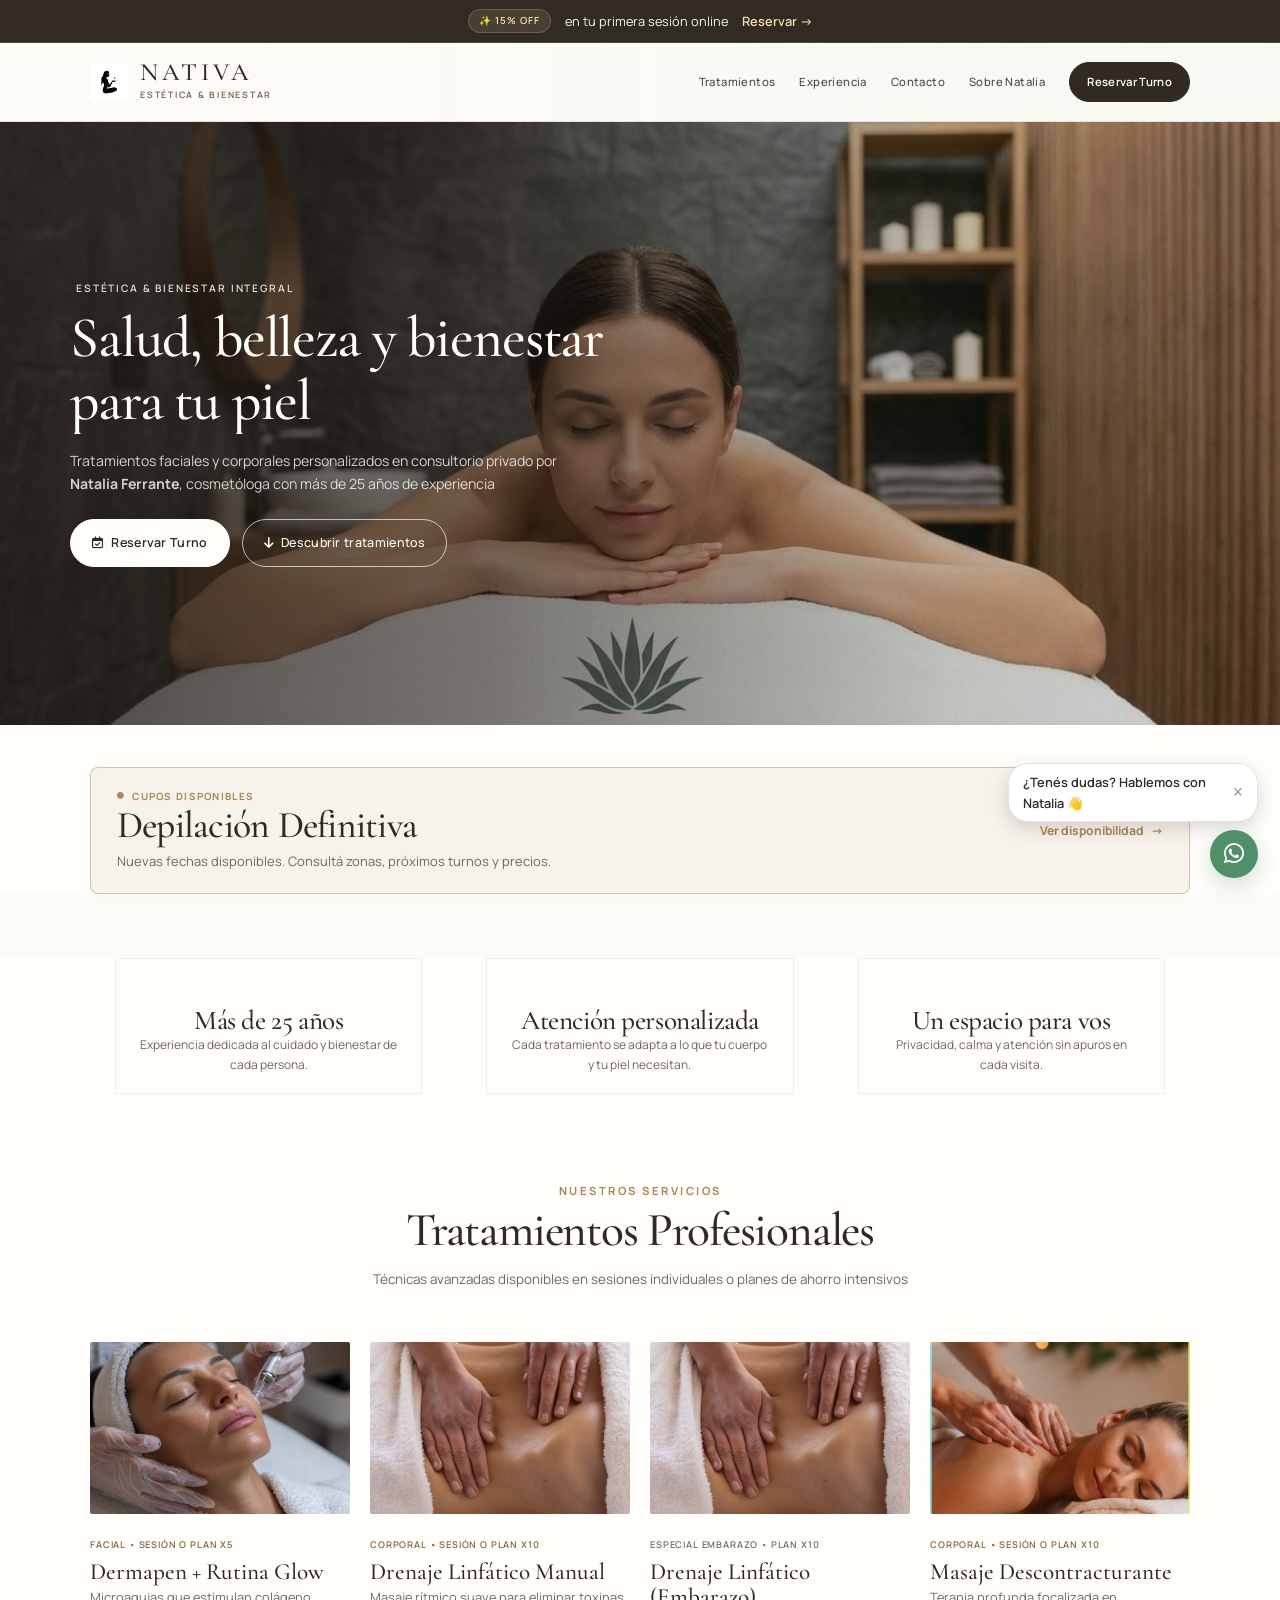
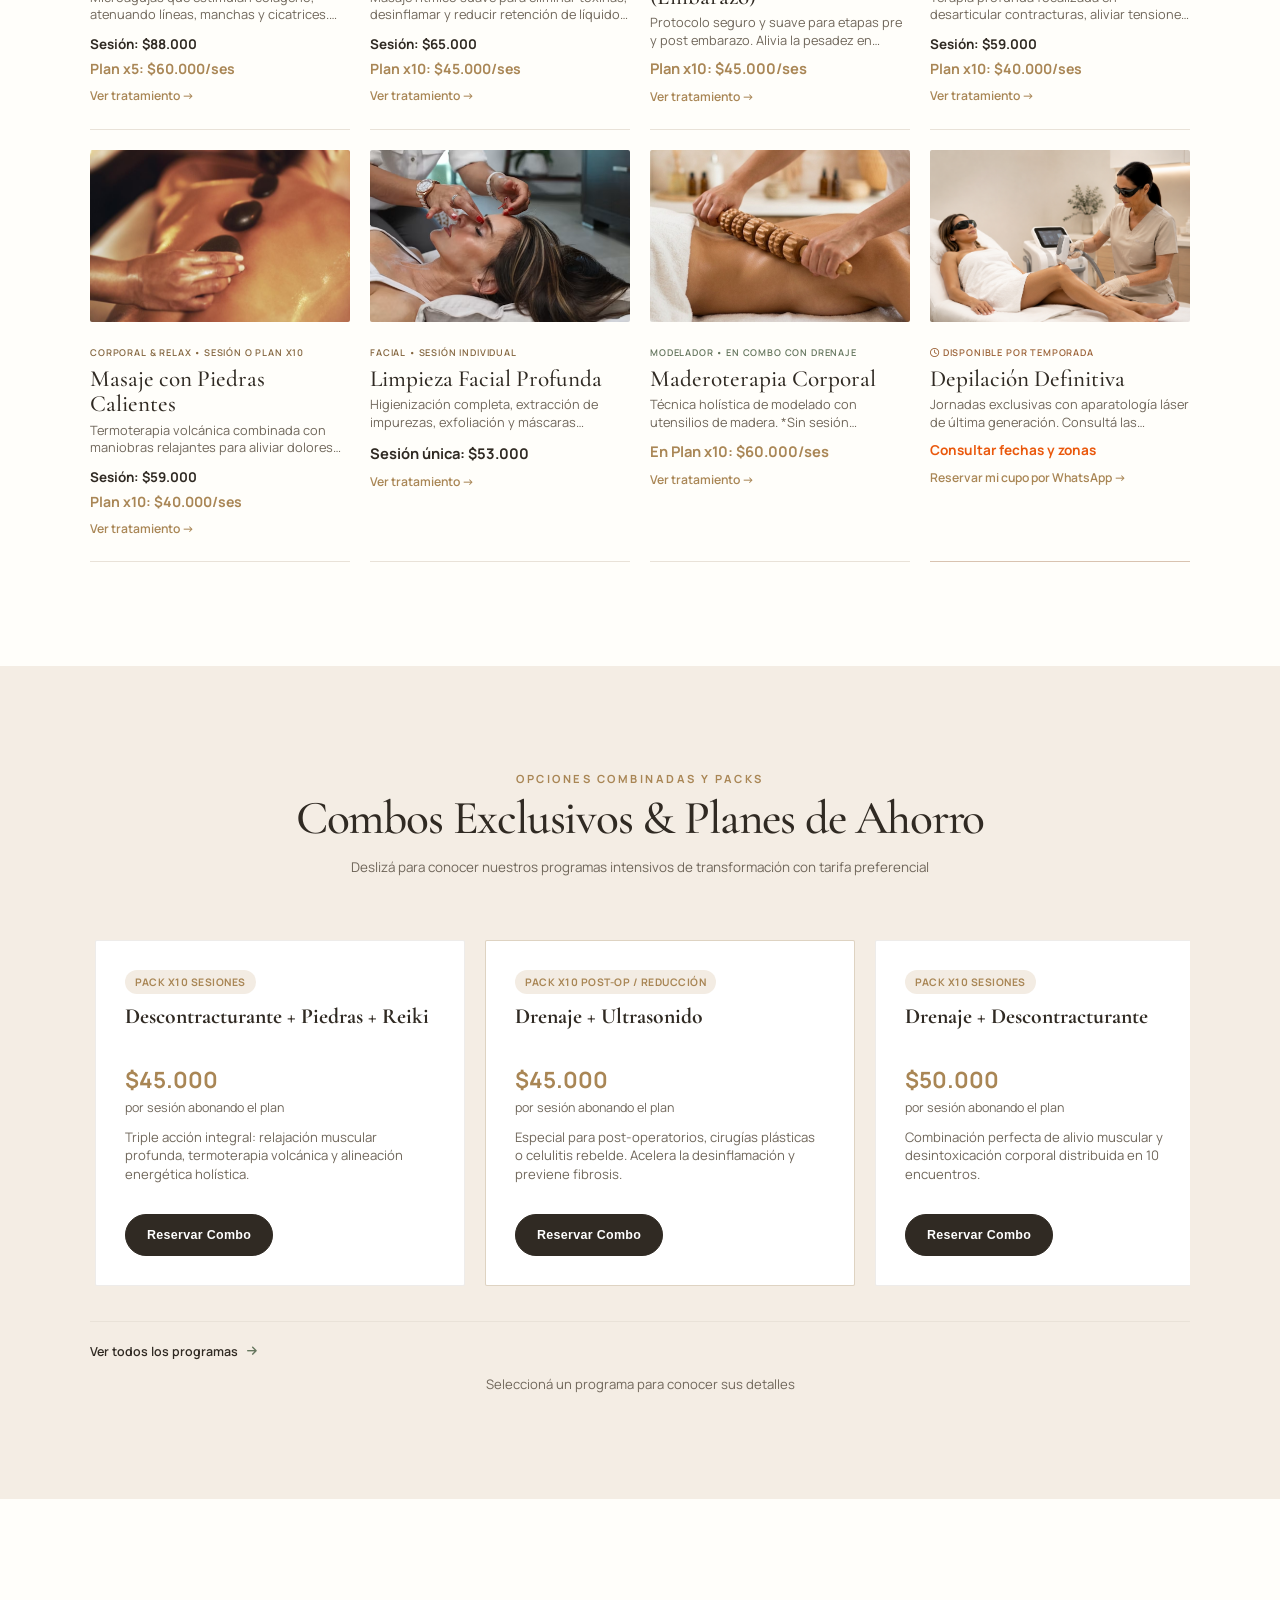
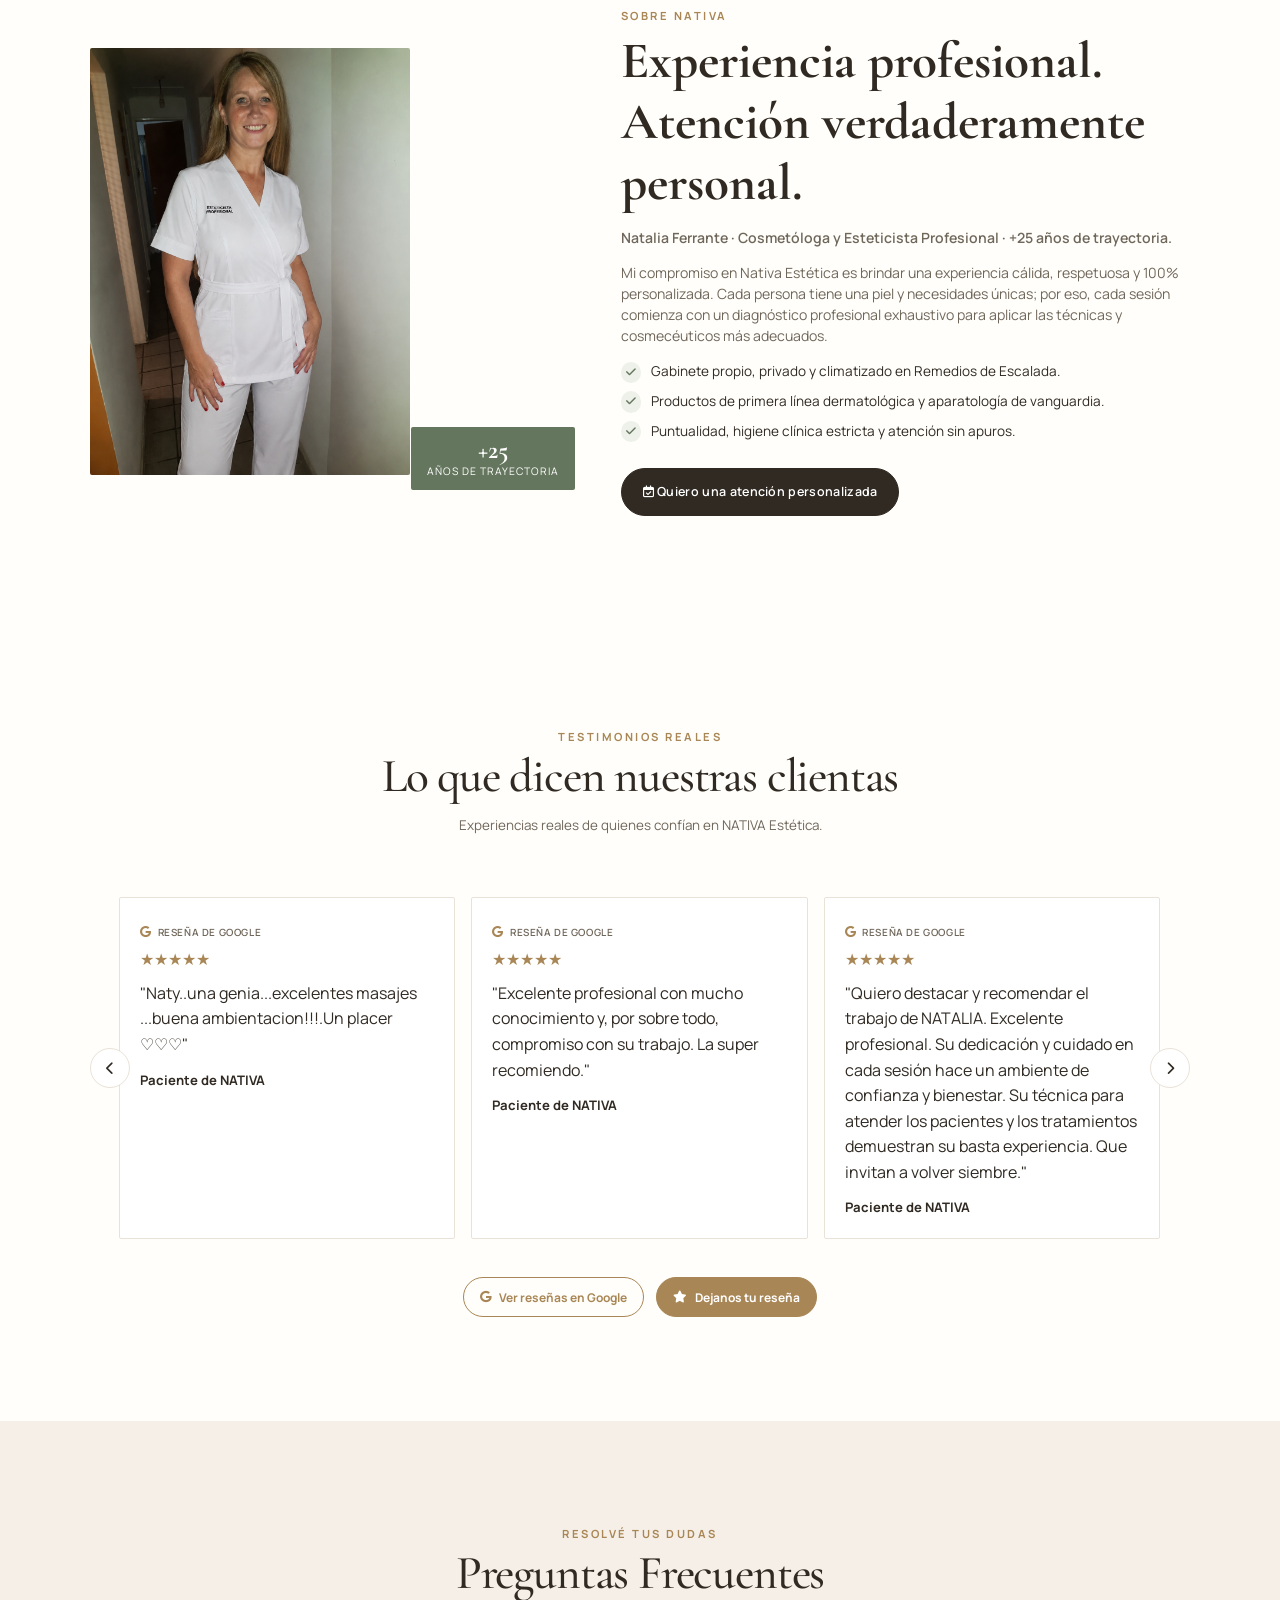
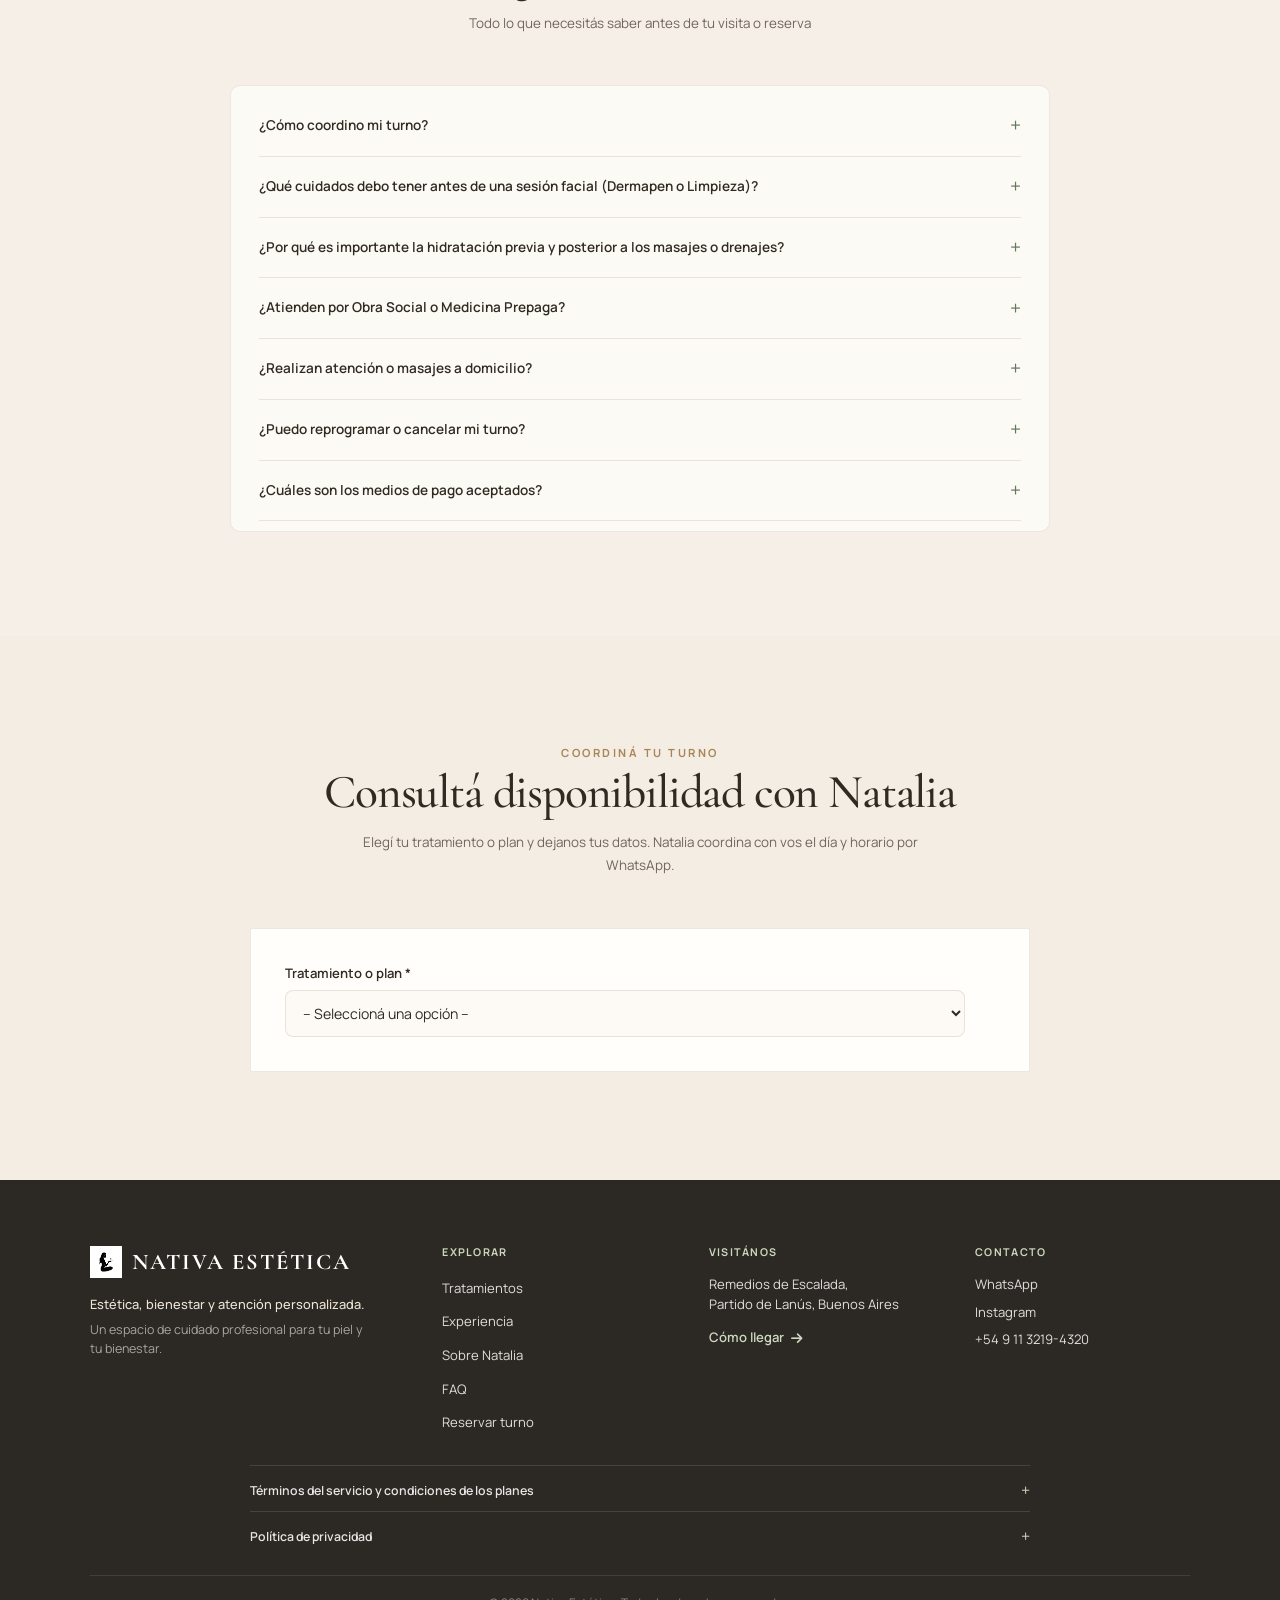
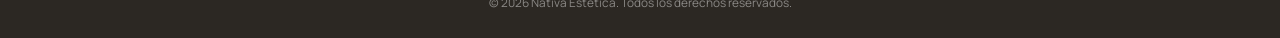
==== index.html @ aab31da6 "Simplify booking flow and update Nativa content" ====
<!DOCTYPE html>
<html lang="es-AR">
<head>
    <meta charset="UTF-8">
    <meta name="viewport" content="width=device-width, initial-scale=1.0">
    
    <!-- SEO & METADATOS LOCALES -->
    <title>Nativa Estética | Cosmetología y Bienestar en Remedios de Escalada, Lanús</title>
    <meta name="description" content="Centro de estética y cosmetología en Remedios de Escalada, Lanús (Zona Sur). Atención personalizada por Natalia Ferrante con más de 25 años de experiencia. Masajes, drenaje linfático, Dermapen y limpieza facial.">
    <meta name="keywords" content="estetica remedios de escalada, cosmetologia lanus, masajes descontracturantes lanus, drenaje linfatico escalada, dermapen zona sur, limpieza facial profunda, maderoterapia lanus, nativa estetica natalia ferrante">
    <meta name="author" content="Natalia Ferrante">
    <meta name="robots" content="index, follow">
    <link rel="canonical" href="https://nativaestetica.netlify.app/">
    <link rel="icon" type="image/png" href="assets/favicon.png">

    <!-- GEOLOCALIZACIÓN LOCAL (LANÚS / ZONA SUR) -->
    <meta name="geo.region" content="AR-B">
    <meta name="geo.placename" content="Remedios de Escalada, Partido de Lanús, Buenos Aires">
    <meta name="geo.position" content="-34.7275;-58.3989">
    <meta name="ICBM" content="-34.7275, -58.3989">

    <!-- OPEN GRAPH / SOCIAL -->
    <meta property="og:type" content="website">
    <meta property="og:url" content="https://nativaestetica.netlify.app/">
    <meta property="og:title" content="Nativa Estética | Salud, Belleza y Bienestar para tu Piel">
    <meta property="og:description" content="Atención personalizada por Natalia Ferrante (+25 años de trayectoria). Tratamientos faciales, corporales y masajes en Remedios de Escalada">
    <meta property="og:image" content="https://nativaestetica.netlify.app/assets/nativa-estetica.png">
    <meta property="og:image:alt" content="Nativa Estética y Bienestar en Remedios de Escalada">
    <meta property="og:site_name" content="Nativa Estética">
    <meta property="og:locale" content="es_AR">

    <!-- TWITTER CARD -->
    <meta name="twitter:card" content="summary_large_image">
    <meta name="twitter:title" content="Nativa Estética | Salud, Belleza y Bienestar para tu Piel">
    <meta name="twitter:description" content="Atención personalizada por Natalia Ferrante con más de 25 años de trayectoria. Tratamientos faciales, corporales y masajes en Remedios de Escalada.">
    <meta name="twitter:image" content="https://nativaestetica.netlify.app/assets/nativa-estetica.png">

    <!-- SCHEMA JSON-LD (NEGOCIO LOCAL) -->
    <script type="application/ld+json">
    {
      "@context": "https://schema.org",
      "@type": "BeautySalon",
      "name": "Nativa Estética",
      "image": "https://nativaestetica.netlify.app/assets/nativa-estetica.png",
      "url": "https://nativaestetica.netlify.app/",
      "description": "Centro de cosmetología, estética y bienestar integral atendido por Natalia Ferrante con más de 25 años de experiencia en Remedios de Escalada",
      "telephone": "+5491132194320",
      "address": {
        "@type": "PostalAddress",
        "streetAddress": "Remedios de Escalada",
        "addressLocality": "Lanús",
        "addressRegion": "Buenos Aires",
        "postalCode": "1826",
        "addressCountry": "AR"
      },
      "geo": {
        "@type": "GeoCoordinates",
        "latitude": -34.7275,
        "longitude": -58.3989
      },
      "openingHoursSpecification": [
        {
          "@type": "OpeningHoursSpecification",
          "dayOfWeek": ["Monday", "Tuesday", "Wednesday", "Thursday", "Friday"],
          "opens": "09:00",
          "closes": "19:00"
        },
        {
          "@type": "OpeningHoursSpecification",
          "dayOfWeek": ["Saturday"],
          "opens": "09:00",
          "closes": "15:00"
        }
      ],
      "priceRange": "$$$",
      "sameAs": [
        "https://www.instagram.com/drenajelinfatico_escalada"
      ]
    }
    </script>

    <!-- Google Fonts -->
    <link rel="preconnect" href="https://fonts.googleapis.com">
    <link rel="preconnect" href="https://fonts.gstatic.com" crossorigin>
    <link href="https://fonts.googleapis.com/css2?family=Cormorant+Garamond:ital,wght@0,400;0,500;0,600;0,700;1,400&family=Manrope:wght@400;500;600;700&display=swap" rel="stylesheet">
    
    <!-- FontAwesome Icons -->
    <link rel="stylesheet" href="https://cdnjs.cloudflare.com/ajax/libs/font-awesome/6.4.0/css/all.min.css">
    <link rel="stylesheet" href="styles.css">
</head>
<body>

    <!-- 0. BARRA SUPERIOR PROMOCIONAL — INTERACTIVA / TAPPABLE -->
    <aside class="promo-bar" id="promoBar" aria-label="Aviso promocional">
        <div class="container promo-bar-content">
            <span class="promo-badge">✨ 15% OFF</span>
            <p class="promo-text" id="promoText">en tu primera sesión online</p>
            <a href="#reserva" class="promo-link">Reservar →</a>
        </div>
    </aside>

    <!-- HEADER / NAVBAR -->
    <header class="header">
        <div class="container header-content">
            <a href="#inicio" class="brand-logo" aria-label="Ir al inicio de Nativa Estética">
                <img src="assets/favicon.png" alt="Nativa Estética Logo" class="logo-icon">
                <div class="brand-text">
                    <span class="brand-name">NATIVA</span>
                    <span class="brand-tagline">ESTÉTICA & BIENESTAR</span>
                </div>
            </a>

            <button class="mobile-toggle" id="mobileToggle" aria-label="Abrir menú de navegación" aria-expanded="false">
                <i class="fa-solid fa-bars"></i>
            </button>

            <nav class="nav" id="navMenu">
                <a href="#inicio" class="nav-link nav-link-optional">Inicio</a>
                <a href="#tratamientos" class="nav-link">Tratamientos</a>
                <a href="#combos" class="nav-link">Experiencia</a>
                <a href="#contacto" class="nav-link nav-link-contact">Contacto</a>
                <a href="#quien-soy" class="nav-link nav-link-about">Sobre Natalia</a>
                <a href="#antes-despues" class="nav-link nav-link-optional">Antes y Después</a>
                <a href="#faq" class="nav-link nav-link-faq">FAQ</a>
                <a href="#reserva" class="btn-nav">Reservar Turno</a>

                <!-- Accesos directos a redes exclusivos para vista mobile -->
                <div class="nav-mobile-socials">
                    <p class="mobile-socials-title">Contactate con Natalia:</p>
                    <div class="mobile-socials-grid">
                        <a href="https://wa.me/5491132194320?text=Hola%20Natalia,%20quisiera%20recibir%20asesoramiento%20personalizado" target="_blank" rel="noopener noreferrer" class="mobile-social-btn wa">
                            <i class="fa-brands fa-whatsapp"></i> WhatsApp
                        </a>
                        <a href="https://www.instagram.com/drenajelinfatico_escalada?igsh=YjNtMHRyNHNjYXoz" target="_blank" rel="noopener noreferrer" class="mobile-social-btn ig">
                            <i class="fa-brands fa-instagram"></i> Instagram
                        </a>
                    </div>
                </div>
            </nav>
        </div>
    </header>

    <!-- 1. HERO SECTION FULL-WIDTH (ESTILO FRAMER / SPA DE LUJO) -->
    <section class="hero-section" id="inicio">
        <div class="hero-overlay"></div>
        <div class="container hero-container">
            <div class="hero-content">
                <span class="hero-badge"><i class="fa-solid fa-sparkles"></i> ESTÉTICA & BIENESTAR INTEGRAL</span>
                <h1>Salud, belleza y bienestar para tu piel</h1>
                <p class="hero-subtitle">
                    Tratamientos faciales y corporales personalizados en consultorio privado por <strong>Natalia Ferrante</strong>, cosmetóloga con más de 25 años de experiencia
                </p>
                
                <div class="hero-actions">
                    <a href="#reserva" class="btn-primary">
                        <i class="fa-regular fa-calendar-check"></i> Reservar Turno
                    </a>
                    <a href="#tratamientos" class="btn-secondary">
                        <i class="fa-solid fa-arrow-down"></i> Descubrir tratamientos
                    </a>
                </div>
            </div>
        </div>
    </section>

    <!-- BANNER PROMOCIONAL: DEPILACIÓN DEFINITIVA -->
    <section class="depilation-promo-section" aria-label="Disponibilidad de depilación definitiva">
        <div class="container">
            <a class="depilation-promo-banner" id="depilationPromoBanner" href="#depilacion-definitiva">
                <div class="depilation-promo-content">
                    <span class="depilation-promo-eyebrow"><i class="fa-solid fa-circle" aria-hidden="true"></i> CUPOS DISPONIBLES</span>
                    <strong class="depilation-promo-title">Depilación Definitiva</strong>
                    <p>Nuevas fechas disponibles. Consultá zonas, próximos turnos y precios.</p>
                </div>
                <span class="depilation-promo-cta">Ver disponibilidad <span aria-hidden="true">→</span></span>
            </a>
        </div>
    </section>

    <!-- 2. TRATAMIENTOS (CATÁLOGO CON PRECIOS REALES) -->
    <section class="services-section" id="tratamientos">
        <div class="container">
            
            <!-- Banner de Autoridad y Diagnóstico Experto -->
            <div class="trayectoria-badge" aria-label="Razones para elegir Nativa Estética">
                <a href="#quien-soy" class="trust-item">
                    <strong>Más de 25 años</strong>
                    <span class="trust-copy">Experiencia dedicada al cuidado y bienestar de cada persona.</span>
                </a>
                <a href="#tratamientos" class="trust-item">
                    <strong>Atención personalizada</strong>
                    <span class="trust-copy">Cada tratamiento se adapta a lo que tu cuerpo y tu piel necesitan.</span>
                </a>
                <a href="#contacto" class="trust-item">
                    <strong>Un espacio para vos</strong>
                    <span class="trust-copy">Privacidad, calma y atención sin apuros en cada visita.</span>
                </a>
            </div>

            <div class="section-title-container">
                <span class="subtitle">NUESTROS SERVICIOS</span>
                <h2>Tratamientos Profesionales</h2>
                <p class="section-desc">Técnicas avanzadas disponibles en sesiones individuales o planes de ahorro intensivos</p>
            </div>

            <div class="services-grid">
                
                <!-- 1. Dermapen + Skincare / Glow -->
                <div class="service-card" data-id="dermapen">
                    <div class="card-image-wrapper">
                        <img src="assets/dermapen.png" alt="Dermapen y Skincare Glow" loading="lazy">
                    </div>
                    <div class="card-info">
                        <span class="card-badge">Facial • Sesión o Plan x5</span>
                        <h3>Dermapen + Rutina Glow</h3>
                        <p class="card-problem">Microagujas que estimulan colágeno, atenuando líneas, manchas y cicatrices. Con Vitamina C, ácido hialurónico y sérum. (1 vez/mes).</p>
                        <div class="card-price-row">
                            <del class="price-ref"></del>
                            <span class="price-single">Sesión: $88.000</span>
                            <span class="price-pack">Plan x5: $60.000/ses</span>
                        </div>
                        <span class="btn-card-more">Ver tratamiento &rarr;</span>
                    </div>
                </div>

                <!-- 2. Drenaje Linfático Manual -->
                <div class="service-card" data-id="drenaje-linfatico">
                    <div class="card-image-wrapper">
                        <img src="assets/drenaje-linfatico.png" alt="Drenaje Linfático Manual" loading="lazy">
                    </div>
                    <div class="card-info">
                        <span class="card-badge">Corporal • Sesión o Plan x10</span>
                        <h3>Drenaje Linfático Manual</h3>
                        <p class="card-problem">Masaje rítmico suave para eliminar toxinas, desinflamar y reducir retención de líquidos. Ideal para edemas, celulitis y post-op.</p>
                        <div class="card-price-row">
                            <del class="price-ref"></del>
                            <span class="price-single">Sesión: $65.000</span>
                            <span class="price-pack">Plan x10: $45.000/ses</span>
                        </div>
                        <span class="btn-card-more">Ver tratamiento &rarr;</span>
                    </div>
                </div>

                <!-- 3. Drenaje Linfático Embarazo -->
                <div class="service-card" data-id="drenaje-embarazo">
                    <div class="card-image-wrapper">
                        <img src="assets/drenaje-linfatico.png" alt="Drenaje Linfático para Embarazadas" loading="lazy">
                    </div>
                    <div class="card-info">
                        <span class="card-badge highlight-badge">Especial Embarazo • Plan x10</span>
                        <h3>Drenaje Linfático (Embarazo)</h3>
                        <p class="card-problem">Protocolo seguro y suave para etapas pre y post embarazo. Alivia la pesadez en piernas, deshincha tobillos y mejora el retorno venoso.</p>
                        <div class="card-price-row">
                            <span class="price-pack solo-pack">Plan x10: $45.000/ses</span>
                        </div>
                        <span class="btn-card-more">Ver tratamiento &rarr;</span>
                    </div>
                </div>

                <!-- 4. Masaje Descontracturante -->
                <div class="service-card" data-id="masaje-descontracturante">
                    <div class="card-image-wrapper">
                        <img src="assets/masajes-descontracturantes1.png" alt="Masaje Descontracturante" loading="lazy">
                    </div>
                    <div class="card-info">
                        <span class="card-badge">Corporal • Sesión o Plan x10</span>
                        <h3>Masaje Descontracturante</h3>
                        <p class="card-problem">Terapia profunda focalizada en desarticular contracturas, aliviar tensiones en espalda, cuello y fatiga muscular diaria.</p>
                        <div class="card-price-row">
                            <del class="price-ref"></del>
                            <span class="price-single">Sesión: $59.000</span>
                            <span class="price-pack">Plan x10: $40.000/ses</span>
                        </div>
                        <span class="btn-card-more">Ver tratamiento &rarr;</span>
                    </div>
                </div>

                <!-- 5. Piedras Calientes -->
                <div class="service-card" data-id="piedras-calientes">
                    <div class="card-image-wrapper">
                        <img src="assets/piedras-calientes.png" alt="Masaje con Piedras Calientes" loading="lazy">
                    </div>
                    <div class="card-info">
                        <span class="card-badge">Corporal & Relax • Sesión o Plan x10</span>
                        <h3>Masaje con Piedras Calientes</h3>
                        <p class="card-problem">Termoterapia volcánica combinada con maniobras relajantes para aliviar dolores profundos, estrés y restablecer el balance bioenergético.</p>
                        <div class="card-price-row">
                            <del class="price-ref"></del>
                            <span class="price-single">Sesión: $59.000</span>
                            <span class="price-pack">Plan x10: $40.000/ses</span>
                        </div>
                        <span class="btn-card-more">Ver tratamiento &rarr;</span>
                    </div>
                </div>

                <!-- 6. Limpieza Facial Profunda -->
                <div class="service-card" data-id="limpieza-profunda">
                    <div class="card-image-wrapper">
                        <img src="assets/salud-bienestar.png" alt="Limpieza Facial Profunda" loading="lazy">
                    </div>
                    <div class="card-info">
                        <span class="card-badge">Facial • Sesión Individual</span>
                        <h3>Limpieza Facial Profunda</h3>
                        <p class="card-problem">Higienización completa, extracción de impurezas, exfoliación y máscaras descongestivas nutritivas según tu biotipo. (1 vez/mes).</p>
                        <div class="card-price-row">
                            <del class="price-ref"></del>
                            <span class="price-single solo-single">Sesión única: $53.000</span>
                        </div>
                        <span class="btn-card-more">Ver tratamiento &rarr;</span>
                    </div>
                </div>

                <!-- 7. Maderoterapia Corporal -->
                <div class="service-card" data-id="maderoterapia">
                    <div class="card-image-wrapper">
                        <img src="assets/maderoterapia.png" alt="Maderoterapia Corporal" loading="lazy">
                    </div>
                    <div class="card-info">
                        <span class="card-badge highlight-badge">Modelador • En Combo con Drenaje</span>
                        <h3>Maderoterapia Corporal</h3>
                        <p class="card-problem">Técnica holística de modelado con utensilios de madera. *Sin sesión individual: se realiza en combo con Drenaje x10 (2 veces/sem).*</p>
                        <div class="card-price-row">
                            <span class="price-pack solo-pack">En Plan x10: $60.000/ses</span>
                        </div>
                        <span class="btn-card-more">Ver tratamiento &rarr;</span>
                    </div>
                </div>

                <!-- 8. Tarjeta Estacional: Depilación Definitiva -->
                <div class="service-card seasonal-card" id="depilacion-definitiva" data-id="depilacion-definitiva">
                    <div class="card-image-wrapper">
                        <img src="assets/depilacion-definitiva.png" alt="Depilación Definitiva Láser" loading="lazy">
                    </div>
                    <div class="card-info">
                        <span class="card-badge seasonal-badge"><i class="fa-regular fa-clock"></i> Disponible por Temporada</span>
                        <h3>Depilación Definitiva</h3>
                        <p class="card-problem">Jornadas exclusivas con aparatología láser de última generación. Consultá las próximas fechas disponibles de atención.</p>
                        <div class="card-price-row">
                            <span class="price-seasonal">Consultar fechas y zonas</span>
                        </div>
                        <a class="btn-card-more depilation-whatsapp-direct" href="https://wa.me/5491132194320?text=Hola%20Natalia%2C%20vi%20la%20publicaci%C3%B3n%20de%20Depilaci%C3%B3n%20Definitiva%20y%20quer%C3%ADa%20consultar%20por%20disponibilidad%2C%20turnos%20y%20precios" target="_blank" rel="noopener noreferrer">Reservar mi cupo por WhatsApp &rarr;</a>
                    </div>
                </div>

            </div>
        </div>
    </section>

    <!-- 3. COMBOS EXCLUSIVOS & PACKS -->
    <section class="services-section combos-section" id="combos">
        <div class="container">
            <div class="section-title-container">
                <span class="subtitle">OPCIONES COMBINADAS Y PACKS</span>
                <h2>Combos Exclusivos & Planes de Ahorro</h2>
                <p class="section-desc">Deslizá para conocer nuestros programas intensivos de transformación con tarifa preferencial</p>
            </div>
            
            <!-- Carrusel / Slider Horizontal de Combos -->
            <div class="combos-grid">
                
                <!-- Combo 1: Descontracturante + Piedras + Reiki -->
                <div class="combo-card" data-id="combo-descontracturante-piedras-reiki">
                    <div class="combo-badge">Pack x10 Sesiones</div>
                    <h3 class="combo-title">Descontracturante + Piedras + Reiki</h3>
                    <div class="combo-price">$45.000 <small>por sesión abonando el plan</small></div>
                    <p class="combo-desc">Triple acción integral: relajación muscular profunda, termoterapia volcánica y alineación energética holística.</p>
                    <div class="card-actions">
                        <button class="btn-primary select-combo-btn" data-service="Combo: Descontracturante + Piedras + Reiki x10">Reservar Combo</button>
                    </div>
                </div>

                <!-- Combo 2: Drenaje + Ultrasonido -->
                <div class="combo-card combo-featured" data-id="combo-drenaje-ultrasonido">
                    <div class="combo-badge">Pack x10 Post-Op / Reducción</div>
                    <h3 class="combo-title">Drenaje + Ultrasonido</h3>
                    <div class="combo-price">$45.000 <small>por sesión abonando el plan</small></div>
                    <p class="combo-desc">Especial para post-operatorios, cirugías plásticas o celulitis rebelde. Acelera la desinflamación y previene fibrosis.</p>
                    <div class="card-actions">
                        <button class="btn-primary select-combo-btn" data-service="Combo: Drenaje + Ultrasonido x10">Reservar Combo</button>
                    </div>
                </div>

                <!-- Combo 3: Drenaje + Descontracturante -->
                <div class="combo-card" data-id="combo-drenaje-descontracturante">
                    <div class="combo-badge">Pack x10 Sesiones</div>
                    <h3 class="combo-title">Drenaje + Descontracturante</h3>
                    <div class="combo-price">$50.000 <small>por sesión abonando el plan</small></div>
                    <p class="combo-desc">Combinación perfecta de alivio muscular y desintoxicación corporal distribuida en 10 encuentros.</p>
                    <div class="card-actions">
                        <button class="btn-primary select-combo-btn" data-service="Combo: Drenaje + Descontracturante x10">Reservar Combo</button>
                    </div>
                </div>

            </div>

            <details class="combos-more">
                <summary>Ver todos los programas <i class="fa-solid fa-arrow-right" aria-hidden="true"></i></summary>
                <div class="combos-more-content">
                    <div class="combos-grid combos-grid-more">

                <!-- Combo 4: Maderoterapia + Drenaje -->
                <div class="combo-card" data-id="combo-maderoterapia-drenaje">
                    <div class="combo-badge">Pack Modelador x10 (2 veces/sem)</div>
                    <h3 class="combo-title">Maderoterapia + Drenaje</h3>
                    <div class="combo-price">$60.000 <small>por sesión abonando el plan</small></div>
                    <p class="combo-desc">Protocolo intensivo reductor para tonificar tejidos, remodelar el contorno y eliminar adiposidad localizada.</p>
                    <div class="card-actions">
                        <button class="btn-primary select-combo-btn" data-service="Combo: Maderoterapia + Drenaje x10">Reservar Combo</button>
                    </div>
                </div>

                <!-- Combo 5: Reflexología Manos + Pies -->
                <div class="combo-card" data-id="combo-reflexologia">
                    <div class="combo-badge">Pack x5 Sesiones (1 Hora)</div>
                    <h3 class="combo-title">Reflexología Manos + Pies</h3>
                    <div class="combo-price">$30.000 <small>por sesión abonando el plan x5</small></div>
                    <p class="combo-desc">Sesión completa de 60 minutos de estímulo en puntos reflejos para reducir estrés, fatiga y activar la circulación.</p>
                    <div class="card-actions">
                        <button class="btn-primary select-combo-btn" data-service="Combo: Reflexología Manos + Pies x5">Reservar Combo</button>
                    </div>
                </div>

                <!-- Combo 6: Masajes Deportivos (Apto Obra Social) -->
                <div class="combo-card" data-id="combo-deportivos">
                    <div class="combo-badge highlight-badge"><i class="fa-solid fa-file-medical"></i> Apto Reintegro Obra Social</div>
                    <h3 class="combo-title">Masajes Deportivos</h3>
                    <div class="combo-price">$40.000 <small>por sesión abonando el plan x10</small></div>
                    <p class="combo-desc">Descarga y recuperación física intensiva. *Único servicio con opción de consulta y factura para reintegro de obra social.*</p>
                    <div class="card-actions">
                        <button class="btn-primary select-combo-btn" data-service="Combo: Masajes Deportivos x10">Reservar Combo</button>
                    </div>
                </div>

                    </div>
                </div>
            </details>

            <!-- Indicador visual de swipe en móviles -->
            <div class="swipe-hint">
                <span>Seleccioná un programa para conocer sus detalles</span>
            </div>
        </div>
    </section>

    <!-- 6. ANTES Y DESPUÉS (GALERÍA DE RESULTADOS) -->
    <section class="before-after-section" id="antes-despues">
        <div class="container">
            <div class="section-title-container">
                <span class="subtitle">RESULTADOS COMPROBADOS</span>
                <h2>Evolución & Casos Reales</h2>
                <p class="section-desc">Testimonios visuales de la constancia, el diagnóstico adecuado y la dedicación profesional</p>
            </div>

            <div class="before-after-grid">
                
                <!-- Caso 1: Facial Glow -->
                <div class="ba-card">
                    <div class="ba-image-container">
                        <img src="assets/salud-bienestar.png" alt="Tratamiento Facial Glow Antes y Después" loading="lazy">
                        <span class="ba-tag">Tratamiento Facial</span>
                    </div>
                    <div class="ba-content">
                        <h4>Limpieza Profunda & Efecto Glow</h4>
                        <p>Piel renovada, descongestionada y libre de impurezas tras un protocolo personalizado de exfoliación y nutrición.</p>
                        <div class="ba-pill">1 Sesión Mensual</div>
                    </div>
                </div>

                <!-- Caso 2: Dermapen -->
                <div class="ba-card">
                    <div class="ba-image-container">
                        <img src="assets/dermapen.png" alt="Dermapen Regeneración de Colágeno" loading="lazy">
                        <span class="ba-tag">Regeneración Cutánea</span>
                    </div>
                    <div class="ba-content">
                        <h4>Dermapen + Rutina Skincare</h4>
                        <p>Atenuación visible de líneas de expresión y marcas de acné, estimulando la síntesis natural de colágeno y elastina.</p>
                        <div class="ba-pill">Plan x5 Sesiones</div>
                    </div>
                </div>

                <!-- Caso 3: Drenaje Linfático -->
                <div class="ba-card">
                    <div class="ba-image-container">
                        <img src="assets/drenaje-linfatico.png" alt="Drenaje Linfático y Desinflamación" loading="lazy">
                        <span class="ba-tag">Corporal & Circulatorio</span>
                    </div>
                    <div class="ba-content">
                        <h4>Drenaje Linfático Post-Op / Edemas</h4>
                        <p>Notable reducción de retención hídrica, alivio en pesadez de miembros inferiores y desinflamación progresiva.</p>
                        <div class="ba-pill">Plan x10 Sesiones</div>
                    </div>
                </div>

                <!-- Caso 4: Maderoterapia -->
                <div class="ba-card">
                    <div class="ba-image-container">
                        <img src="assets/maderoterapia.png" alt="Maderoterapia y Modelado Corporal" loading="lazy">
                        <span class="ba-tag">Modelado Corporal</span>
                    </div>
                    <div class="ba-content">
                        <h4>Maderoterapia + Drenaje</h4>
                        <p>Remodelación del contorno corporal, mejora evidente en la tonicidad de la piel y reducción del aspecto de celulitis.</p>
                        <div class="ba-pill">Plan x10 (2 veces/sem)</div>
                    </div>
                </div>

            </div>
        </div>
    </section>

    <!-- 7. QUIÉN SOY (AUTORIDAD & CONFIANZA) -->
    <section class="experience-section" id="quien-soy">
        <div class="container">
            <div class="experience-grid">
                <div class="experience-image-wrapper">
                    <img src="assets/natalia-ferrante.png" alt="Natalia Ferrante - Cosmetóloga y Esteticista Profesional" loading="lazy">
                    <div class="experience-badge-float">
                        <span class="exp-years">+25</span>
                        <span class="exp-text">Años de Trayectoria</span>
                    </div>
                </div>
                
                <div class="experience-content">
                    <span class="subtitle">SOBRE NATIVA</span>
                    <h2>Experiencia profesional.<br>Atención verdaderamente personal.</h2>
                    <p class="highlight-text">Natalia Ferrante · Cosmetóloga y Esteticista Profesional · +25 años de trayectoria.</p>
                    <p class="section-desc" style="text-align: left;">
                        Mi compromiso en Nativa Estética es brindar una experiencia cálida, respetuosa y 100% personalizada. Cada persona tiene una piel y necesidades únicas; por eso, cada sesión comienza con un diagnóstico profesional exhaustivo para aplicar las técnicas y cosmecéuticos más adecuados.
                    </p>
                    
                    <div class="experience-points">
                        <div class="exp-point">
                            <i class="fa-solid fa-check"></i>
                            <span>Gabinete propio, privado y climatizado en Remedios de Escalada.</span>
                        </div>
                        <div class="exp-point">
                            <i class="fa-solid fa-check"></i>
                            <span>Productos de primera línea dermatológica y aparatología de vanguardia.</span>
                        </div>
                        <div class="exp-point">
                            <i class="fa-solid fa-check"></i>
                            <span>Puntualidad, higiene clínica estricta y atención sin apuros.</span>
                        </div>
                    </div>

                    <div style="margin-top: 25px;">
                        <a href="https://wa.me/5491132194320?text=Hola%20Natalia%2C%20vi%20tu%20p%C3%A1gina%20y%20quisiera%20hacerte%20una%20consulta%20para%20saber%20qu%C3%A9%20tratamiento%20me%20recomend%C3%A1s" target="_blank" rel="noopener noreferrer" class="btn-primary personalized-care-cta" style="width: auto; display: inline-block;">
                            <i class="fa-regular fa-calendar-check"></i> Quiero una atención personalizada
                        </a>
                    </div>
                </div>
            </div>
        </div>
    </section>

    <!-- 8. RESEÑAS & TESTIMONIOS REALES -->
    <section class="testimonials-section" id="reseñas">
        <div class="container">
            <div class="section-title-container">
                <span class="subtitle">TESTIMONIOS REALES</span>
                <h2>Lo que dicen nuestras clientas</h2>
                <p class="section-desc">Experiencias reales de quienes confían en NATIVA Estética.</p>
            </div>

            <div class="testimonials-wrapper">
                <button class="carousel-arrow left-arrow" id="prevReviewBtn" aria-label="Anterior reseña"><i class="fa-solid fa-chevron-left"></i></button>
                
                <div class="testimonials-grid" id="testimonialsCarousel">
                    <!-- Reseñas reales de Google -->
                    <div class="testimonial-card testimonial-card-google">
                        <div class="review-source-google"><i class="fa-brands fa-google" aria-hidden="true"></i><span>Reseña de Google</span></div>
                        <div class="stars" aria-label="5 de 5 estrellas">★★★★★</div>
                        <p>"Naty..una genia...excelentes masajes ...buena ambientacion!!!.Un placer ♡♡♡"</p>
                        <div class="testimonial-author"><strong>Paciente de NATIVA</strong></div>
                    </div>

                    <div class="testimonial-card testimonial-card-google">
                        <div class="review-source-google"><i class="fa-brands fa-google" aria-hidden="true"></i><span>Reseña de Google</span></div>
                        <div class="stars" aria-label="5 de 5 estrellas">★★★★★</div>
                        <p>"Excelente profesional con mucho conocimiento y, por sobre todo, compromiso con su trabajo. La super recomiendo."</p>
                        <div class="testimonial-author"><strong>Paciente de NATIVA</strong></div>
                    </div>

                    <div class="testimonial-card testimonial-card-google">
                        <div class="review-source-google"><i class="fa-brands fa-google" aria-hidden="true"></i><span>Reseña de Google</span></div>
                        <div class="stars" aria-label="5 de 5 estrellas">★★★★★</div>
                        <p>"Quiero destacar y recomendar el trabajo de NATALIA. Excelente profesional. Su dedicación y cuidado en cada sesión hace un ambiente de confianza y bienestar. Su técnica para atender los pacientes y los tratamientos demuestran su basta experiencia. Que invitan a volver siembre."</p>
                        <div class="testimonial-author"><strong>Paciente de NATIVA</strong></div>
                    </div>

                    <div class="testimonial-card testimonial-card-google">
                        <div class="review-source-google"><i class="fa-brands fa-google" aria-hidden="true"></i><span>Reseña de Google</span></div>
                        <div class="stars" aria-label="5 de 5 estrellas">★★★★★</div>
                        <p>"Excelente atención!"</p>
                        <div class="testimonial-author"><strong>Paciente de NATIVA</strong></div>
                    </div>

                    <div class="testimonial-card testimonial-card-google">
                        <div class="review-source-google"><i class="fa-brands fa-google" aria-hidden="true"></i><span>Reseña de Google</span></div>
                        <div class="stars" aria-label="5 de 5 estrellas">★★★★★</div>
                        <p>"Nati es la mejor masajista que tuve, desde que la conocí hace ya dos años no la cambio. Vivo en Retiro y me voy a Lanús por sus masajes. Es too much, la mejor! Por suerte ya tengo agenda fija!"</p>
                        <div class="testimonial-author"><strong>Paciente de NATIVA</strong></div>
                    </div>

                    <div class="testimonial-card testimonial-card-google">
                        <div class="review-source-google"><i class="fa-brands fa-google" aria-hidden="true"></i><span>Reseña de Google</span></div>
                        <div class="stars" aria-label="5 de 5 estrellas">★★★★★</div>
                        <p>"Ayuda mucho a la recuperación con los masajes, buena profesional"</p>
                        <div class="testimonial-author"><strong>Paciente de NATIVA</strong></div>
                    </div>

                    <div class="testimonial-card testimonial-card-google">
                        <div class="review-source-google"><i class="fa-brands fa-google" aria-hidden="true"></i><span>Reseña de Google</span></div>
                        <div class="stars" aria-label="5 de 5 estrellas">★★★★★</div>
                        <p>"Una genia Nati, me atiendo hace años, super amorosa y atención increíble. Siempre me deja renovada!"</p>
                        <div class="testimonial-author"><strong>Paciente de NATIVA</strong></div>
                    </div>

                    <div class="testimonial-card testimonial-card-google">
                        <div class="review-source-google"><i class="fa-brands fa-google" aria-hidden="true"></i><span>Reseña de Google</span></div>
                        <div class="stars" aria-label="5 de 5 estrellas">★★★★★</div>
                        <p>"Excelente profesional super recomendable he tomado masajes c maderoterapia y piedras calientes y a través de las sesiones he notado un gran alivio en mis articulaciones. Naty es una de las mejores en su profesión"</p>
                        <div class="testimonial-author"><strong>Paciente de NATIVA</strong></div>
                    </div>

                    <!-- Testimonios de pacientes de NATIVA -->
                    <div class="testimonial-card">
                        <div class="stars">★★★★★</div>
                        <p>"La atención de Natalia es impecable. Me hice una limpieza facial profunda y la piel me quedó radiante y suave desde el primer minuto."</p>
                        <div class="testimonial-author"><strong>Patricia L.</strong><span>Cliente satisfecha • Remedios de Escalada</span></div>
                    </div>

                    <div class="testimonial-card">
                        <div class="stars">★★★★★</div>
                        <p>"Excelente sesión de masajes descontracturantes. Tenía mucha tensión acumulada en la espalda y salí completamente renovado."</p>
                        <div class="testimonial-author"><strong>Fernando M.</strong><span>Cliente satisfecho • Lanús</span></div>
                    </div>

                    <div class="testimonial-card">
                        <div class="stars">★★★★★</div>
                        <p>"El ambiente es súper limpio, ordenado y tranquilo. Las sesiones de drenaje linfático son un antes y un después para mis piernas."</p>
                        <div class="testimonial-author"><strong>Nancy G.</strong><span>Cliente satisfecha • Banfield</span></div>
                    </div>

                    <div class="testimonial-card">
                        <div class="stars">★★★★★</div>
                        <p>"Hice el plan de Dermapen para atenuar marquitas y los resultados son increíbles. Natalia te explica cada paso con mucha dedicación."</p>
                        <div class="testimonial-author"><strong>Romina S.</strong><span>Cliente satisfecha • Lomas de Zamora</span></div>
                    </div>

                    <div class="testimonial-card">
                        <div class="stars">★★★★★</div>
                        <p>"Un espacio ideal para desconectar del estrés. Salí de la sesión de piedras calientes sintiéndome como nueva. ¡Súper recomendable!"</p>
                        <div class="testimonial-author"><strong>Sandra B.</strong><span>Cliente satisfecha • Escalada</span></div>
                    </div>

                </div>

                <button class="carousel-arrow right-arrow" id="nextReviewBtn" aria-label="Siguiente reseña"><i class="fa-solid fa-chevron-right"></i></button>
            </div>

            <!-- Usar la URL pública de la ficha de Google cuando esté disponible. -->
            <div class="testimonials-google-actions" aria-label="Acciones de reseñas en Google">
                <a href="https://maps.app.goo.gl/KQAyKdvU9sepB45LA" target="_blank" rel="noopener noreferrer" class="testimonials-google-action testimonials-google-view">
                    <i class="fa-brands fa-google" aria-hidden="true"></i> Ver reseñas en Google
                </a>
                <a href="https://g.page/r/CQ7JYPsCFCinEBM/review" target="_blank" rel="noopener noreferrer" class="testimonials-google-action testimonials-google-write">
                    <i class="fa-solid fa-star" aria-hidden="true"></i> Dejanos tu reseña
                </a>
            </div>
        </div>
    </section>

    <!-- 9. PREGUNTAS FRECUENTES (FAQ ACTUALIZADO) -->
    <section id="faq" class="faq-section">
        <div class="container">
            <div class="section-title-container">
                <span class="subtitle">RESOLVÉ TUS DUDAS</span>
                <h2>Preguntas Frecuentes</h2>
                <p class="section-desc">Todo lo que necesitás saber antes de tu visita o reserva</p>
            </div>

            <div class="faq-editorial">
                <div class="faq-list">
                
                <!-- FAQ 1: Coordinación y seña -->
                <div class="faq-item">
                    <div class="faq-question">
                        <span>¿Cómo coordino mi turno?</span>
                        <span class="faq-icon">+</span>
                    </div>
                    <div class="faq-answer-wrapper">
                        <div class="faq-answer">
                            Elegís tu tratamiento o plan, dejás tus datos y Natalia coordina con vos el día y horario por WhatsApp. Una vez definido el espacio, se solicita una seña de $20.000 vía transferencia (Alias: <strong>natali1977</strong>).
                        </div>
                    </div>
                </div>

                <!-- FAQ 2: Cuidados pre-facial -->
                <div class="faq-item">
                    <div class="faq-question">
                        <span>¿Qué cuidados debo tener antes de una sesión facial (Dermapen o Limpieza)?</span>
                        <span class="faq-icon">+</span>
                    </div>
                    <div class="faq-answer-wrapper">
                        <div class="faq-answer">
                            Recomendamos utilizar protección solar diaria FPS 50, suspender el uso de ácidos, peelings o exfoliantes intensos 3 días antes del turno y acudir con el rostro preferentemente limpio y sin maquillaje.
                        </div>
                    </div>
                </div>

                <!-- FAQ 3: Hidratación -->
                <div class="faq-item">
                    <div class="faq-question">
                        <span>¿Por qué es importante la hidratación previa y posterior a los masajes o drenajes?</span>
                        <span class="faq-icon">+</span>
                    </div>
                    <div class="faq-answer-wrapper">
                        <div class="faq-answer">
                            Se aconseja beber al menos <strong>2 litros de agua por día</strong>. La buena hidratación facilita la eliminación fisiológica de toxinas estimulada por el drenaje linfático, mejora el tono muscular y optimiza la elasticidad cutánea.
                        </div>
                    </div>
                </div>

                <!-- FAQ 4: Obras Sociales -->
                <div class="faq-item">
                    <div class="faq-question">
                        <span>¿Atienden por Obra Social o Medicina Prepaga?</span>
                        <span class="faq-icon">+</span>
                    </div>
                    <div class="faq-answer-wrapper">
                        <div class="faq-answer">
                            La atención es particular y personalizada. Únicamente en el servicio de <strong>Masajes Deportivos</strong> se brinda la opción de consulta y emisión de comprobante para gestionar el reintegro ante tu obra social o prepaga (según la cobertura de tu plan).
                        </div>
                    </div>
                </div>

                <!-- FAQ 5: Atención a Domicilio -->
                <div class="faq-item">
                    <div class="faq-question">
                        <span>¿Realizan atención o masajes a domicilio?</span>
                        <span class="faq-icon">+</span>
                    </div>
                    <div class="faq-answer-wrapper">
                        <div class="faq-answer">
                            Sí, se coordinan servicios a domicilio con costo adicional en Zona Sur. <strong>Requisito indispensable:</strong> la clienta debe contar con camilla propia en el domicilio para garantizar la correcta ergonomía y bioseguridad del tratamiento.
                        </div>
                    </div>
                </div>

                <!-- FAQ 6: Reprogramaciones -->
                <div class="faq-item">
                    <div class="faq-question">
                        <span>¿Puedo reprogramar o cancelar mi turno?</span>
                        <span class="faq-icon">+</span>
                    </div>
                    <div class="faq-answer-wrapper">
                        <div class="faq-answer">
                            Podés reprogramar tu turno con al menos <strong>24 horas de anticipación</strong> para conservar la seña. Pasado ese lapso o en caso de inasistencia, la seña no será reembolsada para cubrir el costo operativo del espacio reservado.
                        </div>
                    </div>
                </div>

                <!-- FAQ 7: Medios de pago -->
                <div class="faq-item">
                    <div class="faq-question">
                        <span>¿Cuáles son los medios de pago aceptados?</span>
                        <span class="faq-icon">+</span>
                    </div>
                    <div class="faq-answer-wrapper">
                        <div class="faq-answer">
                            Aceptamos transferencias bancarias o billeteras virtuales (Mercado Pago) para la seña previa. El saldo restante se puede abonar en efectivo, transferencia o Mercado Pago el día de la sesión en el gabinete.
                        </div>
                    </div>
                </div>

                </div>
            </div>
        </div>
    </section>

    <!-- 10. CONSULTA DE DISPONIBILIDAD -->
    <section id="reserva" class="booking-section">
        <div class="container">
            <div class="section-title-container">
                <span class="subtitle">COORDINÁ TU TURNO</span>
                <h2>Consultá disponibilidad con Natalia</h2>
                <p class="section-desc">Elegí tu tratamiento o plan y dejanos tus datos. Natalia coordina con vos el día y horario por WhatsApp.</p>
            </div>

            <div class="booking-wrapper consultation-wrapper">
                <form id="consultationForm" class="consultation-form" novalidate>
                    <div class="form-group booking-service-field">
                        <label for="selectService">Tratamiento o plan *</label>
                        <select id="selectService" class="form-control">
                            <option value="" disabled selected>-- Seleccioná una opción --</option>

                            <!-- TRATAMIENTOS INDIVIDUALES Y PLANES -->
                            <optgroup label="Dermapen + Rutina Glow">
                                <option value="Dermapen + Rutina Skincare Glow — 1 Sesión">Dermapen + Rutina Skincare Glow — 1 Sesión ($88.000)</option>
                                <option value="Dermapen + Rutina Skincare Glow — Plan x5">Dermapen + Rutina Skincare Glow — Plan x5 ($60.000/ses)</option>
                            </optgroup>

                            <optgroup label="Drenaje Linfático Manual">
                                <option value="Drenaje Linfático Manual — 1 Sesión">Drenaje Linfático Manual — 1 Sesión ($65.000)</option>
                                <option value="Drenaje Linfático Manual — Plan x10">Drenaje Linfático Manual — Plan x10 ($45.000/ses)</option>
                                <option value="Drenaje Linfático Embarazo — Plan x10">Drenaje Linfático Embarazo — Plan x10 ($45.000/ses)</option>
                            </optgroup>

                            <optgroup label="Masaje Descontracturante">
                                <option value="Masaje Descontracturante — 1 Sesión">Masaje Descontracturante — 1 Sesión ($59.000)</option>
                                <option value="Masaje Descontracturante — Plan x10">Masaje Descontracturante — Plan x10 ($40.000/ses)</option>
                            </optgroup>

                            <optgroup label="Masaje con Piedras Calientes">
                                <option value="Masaje con Piedras Calientes — 1 Sesión">Masaje con Piedras Calientes — 1 Sesión ($59.000)</option>
                                <option value="Masaje con Piedras Calientes — Plan x10">Masaje con Piedras Calientes — Plan x10 ($40.000/ses)</option>
                            </optgroup>

                            <optgroup label="Limpieza Facial Profunda">
                                <option value="Limpieza Facial Profunda — 1 Sesión">Limpieza Facial Profunda — 1 Sesión ($53.000)</option>
                            </optgroup>

                            <optgroup label="Maderoterapia Corporal (Solo en Combo)">
                                <option value="Combo: Maderoterapia + Drenaje x10">Maderoterapia + Drenaje — Plan x10 ($60.000/ses)</option>
                            </optgroup>

                            <!-- COMBOS EXCLUSIVOS -->
                            <optgroup label="Combos Exclusivos & Packs">
                                <option value="Combo: Descontracturante + Piedras + Reiki x10">Combo: Descontracturante + Piedras + Reiki x10 ($45.000/ses)</option>
                                <option value="Combo: Drenaje + Ultrasonido x10">Combo: Drenaje + Ultrasonido x10 ($45.000/ses)</option>
                                <option value="Combo: Drenaje + Descontracturante x10">Combo: Drenaje + Descontracturante x10 ($50.000/ses)</option>
                                <option value="Combo: Maderoterapia + Drenaje x10">Combo: Maderoterapia + Drenaje x10 ($60.000/ses)</option>
                                <option value="Combo: Reflexología Manos + Pies x5">Combo: Reflexología Manos + Pies x5 ($30.000/ses)</option>
                                <option value="Combo: Masajes Deportivos x10">Combo: Masajes Deportivos x10 ($40.000/ses • Obra Social)</option>
                            </optgroup>
                        </select>
                    </div>

                    <div id="bookingDetails" class="booking-details hidden" aria-hidden="true">
                        <div class="consultation-summary" aria-live="polite">
                            <span>Tratamiento elegido</span>
                            <strong id="consultationServiceSummary">Elegí un tratamiento o plan.</strong>
                        </div>

                        <div class="form-grid">
                            <div class="form-group">
                                <label for="custName">Nombre y Apellido *</label>
                                <input type="text" id="custName" class="form-control" placeholder="Ej: María Gómez" autocomplete="name">
                            </div>
                            <div class="form-group">
                                <label for="custPhone">WhatsApp / Teléfono *</label>
                                <input type="tel" id="custPhone" class="form-control" placeholder="Ej: 11 2233 4455" inputmode="tel" autocomplete="tel">
                            </div>
                            <div class="form-group full">
                                <label for="custNotes">¿Querés contarle algo a Natalia? <span>(opcional)</span></label>
                                <textarea id="custNotes" class="form-control" rows="3" placeholder="Ej.: Preferencia de día, consulta puntual o información que Natalia deba saber."></textarea>
                            </div>
                        </div>

                        <p class="consultation-form-feedback" id="consultationFormFeedback" role="alert" aria-live="polite"></p>

                        <button class="btn-primary consultation-submit" type="submit">
                            <i class="fa-brands fa-whatsapp" aria-hidden="true"></i> Consultar disponibilidad por WhatsApp
                        </button>

                        <aside class="consultation-deposit-card" aria-label="Para confirmar tu turno">
                            <span class="consultation-deposit-eyebrow">PARA CONFIRMAR TU TURNO</span>
                            <p>Una vez coordinado el día y horario con Natalia, se solicita una seña de <strong data-deposit-amount>$20.000</strong> para reservar el espacio.</p>
                            <div class="consultation-bank-details">
                                <div class="consultation-bank-item">
                                    <span>Alias</span>
                                    <div class="alias-container">
                                        <strong id="aliasText">natali1977</strong>
                                        <button type="button" class="btn-copy" id="btnCopyAlias" aria-label="Copiar alias natali1977">
                                            <i class="fa-regular fa-copy" aria-hidden="true"></i> Copiar
                                        </button>
                                    </div>
                                </div>
                                <div class="consultation-bank-item">
                                    <span>Titular</span>
                                    <strong>Natalia Ferrante</strong>
                                </div>
                            </div>
                        </aside>
                    </div>
                </form>
            </div>
        </div>
    </section>

    <!-- MODAL INTERACTIVO DE TRATAMIENTO -->
    <div class="modal-overlay" id="treatmentModal" role="dialog" aria-modal="true" aria-labelledby="modalTitle">
        <div class="modal-content">
            <button class="modal-close" id="modalCloseBtn" aria-label="Cerrar modal">&times;</button>
            <h3 id="modalTitle">Título Tratamiento</h3>
            
            <div class="modal-pricing-badge" id="modalPricingBadge">
                <span class="modal-tag" id="modalCategoryTag">Facial / Corporal</span>
                <span class="modal-price-tag" id="modalPriceText">Precios oficiales</span>
            </div>

            <div class="modal-body">
                <div class="modal-section-box">
                    <strong>Descripción del tratamiento:</strong>
                    <p id="modalDesc"></p>
                </div>
                
                <div class="modal-info-box">
                    <strong><i class="fa-regular fa-circle-check"></i> Ideal para:</strong>
                    <p id="modalNeeds"></p>
                </div>

                <div class="modal-info-box benefits-box">
                    <strong><i class="fa-solid fa-sparkles"></i> Beneficios principales:</strong>
                    <ul id="modalBenefits"></ul>
                </div>

                <div class="modal-info-box care-box" id="modalCareBox" style="display:none;">
                    <strong><i class="fa-solid fa-circle-info"></i> Recomendaciones / Frecuencia:</strong>
                    <p id="modalCareText"></p>
                </div>
                
                <!-- Acciones del Modal -->
                <div class="modal-actions-grid" id="modalActionsGrid">
                    <button type="button" class="btn-secondary" id="modalReserveSingleBtn">
                        Reservar 1 Sesión
                    </button>
                    <button type="button" class="btn-primary" id="modalReservePackBtn">
                        Reservar Plan de Ahorro
                    </button>
                    <a href="#" class="btn-whatsapp-action hidden" id="modalWhatsappBtn" target="_blank" rel="noopener noreferrer">
                        <i class="fa-brands fa-whatsapp"></i> Consultar por WhatsApp
                    </a>
                </div>
            </div>
        </div>
    </div>

    <!-- WIDGET FLOTANTE WHATSAPP CON MICRO-GLOBO CONTEXTUAL -->
    <div class="whatsapp-widget-container" id="whatsappWidget">
        <div class="whatsapp-bubble" id="whatsappBubble">
            <span>¿Tenés dudas? Hablemos con Natalia 👋</span>
            <button type="button" class="bubble-close" id="bubbleCloseBtn" aria-label="Cerrar aviso">&times;</button>
        </div>
        <a href="https://wa.me/5491132194320?text=Hola%20Natalia,%20quisiera%20recibir%20asesoramiento%20personalizado" class="whatsapp-float" id="whatsappFloat" target="_blank" rel="noopener noreferrer" aria-label="Contactar por WhatsApp">
            <i class="fa-brands fa-whatsapp"></i>
        </a>
    </div>

    <!-- FOOTER CON SEO LOCAL & HORARIOS OFICIALES -->
    <footer class="footer" id="contacto">
        <div class="container">
            <div class="footer-grid">
                
                <!-- Marca -->
                <div class="footer-col footer-brand-col">
                    <a href="#inicio" class="footer-logo" aria-label="Volver al inicio de Nativa Estética">
                        <img src="assets/favicon.png" alt="Nativa Estética" class="footer-logo-img">
                        <span class="footer-brand-title">NATIVA ESTÉTICA</span>
                    </a>
                    <p class="footer-tagline">Estética, bienestar y atención personalizada.</p>
                    <p class="footer-bio">Un espacio de cuidado profesional para tu piel y tu bienestar.</p>
                </div>

                <!-- Explorar -->
                <div class="footer-col">
                    <h4 class="footer-col-title">Explorar</h4>
                    <ul class="footer-links">
                        <li><a href="#tratamientos">Tratamientos</a></li>
                        <li><a href="#combos">Experiencia</a></li>
                        <li><a href="#quien-soy">Sobre Natalia</a></li>
                        <li><a href="#faq">FAQ</a></li>
                        <li><a href="#reserva">Reservar turno</a></li>
                    </ul>
                </div>

                <!-- Ubicación -->
                <div class="footer-col">
                    <h4 class="footer-col-title">Visitános</h4>
                    <a href="https://share.google/nbRCY0ZRLrOKKaK79" target="_blank" rel="noopener noreferrer" class="footer-map-link">Remedios de Escalada,<br>Partido de Lanús, Buenos Aires</a>
                    <a href="https://share.google/nbRCY0ZRLrOKKaK79" target="_blank" rel="noopener noreferrer" class="footer-text-link">Cómo llegar <i class="fa-solid fa-arrow-right" aria-hidden="true"></i></a>
                </div>

                <!-- Contacto -->
                <div class="footer-col">
                    <h4 class="footer-col-title">Contacto</h4>
                    <div class="footer-contact-links">
                        <a href="https://wa.me/5491132194320?text=Hola%20Natalia,%20quisiera%20hacer%20una%20consulta" target="_blank" rel="noopener noreferrer">WhatsApp</a>
                        <a href="https://www.instagram.com/drenajelinfatico_escalada?igsh=YjNtMHRyNHNjYXoz" target="_blank" rel="noopener noreferrer">Instagram</a>
                        <a href="tel:+5491132194320">+54 9 11 3219-4320</a>
                    </div>
                </div>

            </div>

            <div class="footer-legal">
                <details class="footer-legal-details" id="condiciones-planes">
                    <summary>Términos del servicio y condiciones de los planes</summary>
                    <div class="footer-legal-content">
                        <p><strong>Compromiso del Programa:</strong> Los packs se adquieren como un tratamiento integral y continuo para asegurar resultados progresivos y reales.</p>
                        <p><strong>Facilidades de Pago (50/50):</strong> En planes de 10 sesiones podés abonar el 50% en la 1° sesión y el 50% restante en la 5° sesión, o el total anticipado.</p>
                        <p><strong>Coordinación y Frecuencia:</strong> Los turnos se coordinan según disponibilidad de agenda. Se sugiere reservar un día y horario fijo semanal.</p>
                        <p><strong>Vigencia del Paquete:</strong> Los planes x10 tienen una validez de 4 meses desde el inicio; los planes x5 cuentan con 2 meses de vigencia.</p>
                        <p><strong>Política de Reprogramación:</strong> Los turnos pueden reprogramarse con al menos <strong>24 horas de anticipación</strong> sin perder la sesión. Cancelaciones fuera de término o inasistencias se computarán como realizadas.</p>
                    </div>
                </details>

                <details class="footer-legal-details" id="politica-privacidad">
                    <summary>Política de privacidad</summary>
                    <div class="footer-legal-content">
                        <p>Los datos que ingresás en la web se utilizan únicamente para facilitar el contacto con Natalia y coordinar tu consulta. NATIVA no vende ni comparte tus datos con terceros.</p>
                    </div>
                </details>
            </div>

            <div class="copyright">
                <p>&copy; 2026 Nativa Estética. Todos los derechos reservados.</p>
            </div>
        </div>
    </footer>

    <!-- Scripts -->
    <script src="app.js"></script>
    <script src="animations.js" defer></script>
    
</body>
</html>
---- styles.css ----
/* ==========================================================================
   1. RESET & VARIABLES GLOBALES
   ========================================================================== */
* {
    margin: 0;
    padding: 0;
    box-sizing: border-box;
    img, svg {
    max-width: 100%;
    height: auto;
    display: block;
}
}

:root {
    --color-primario: #a98655;
    --color-oscuro: #302a23;
    --color-claro: #fdfbf7;
    --color-blanco: #ffffff;
    --color-gris: #70675b;
    --color-gris-linea: #e9e2d8;
    --color-nude: #f3ece3;
    --color-hoja: #65765e;
    --color-hoja-suave: #edf1e9;
    --color-hoja-linea: rgba(101, 118, 94, 0.32);
    --color-verde-soft: var(--color-hoja-suave);
    --color-verde-texto: #52634d;
    --sombra-suave: 0 12px 36px rgba(65, 49, 30, 0.055);
    --fuente-titulo: 'Cormorant Garamond', serif;
    --fuente-cuerpo: 'Manrope', sans-serif;
    --transicion: color 0.3s ease, background-color 0.3s ease, border-color 0.3s ease, opacity 0.3s ease, transform 0.3s ease;
}

html {
    scroll-behavior: smooth;
    font-size: 16px;
}

body {
    font-family: var(--fuente-cuerpo);
    background-color: var(--color-claro);
    color: var(--color-oscuro);
    line-height: 1.6;
    -webkit-font-smoothing: antialiased;
    overflow-x: hidden;
}

a:focus-visible,
button:focus-visible,
select:focus-visible,
input:focus-visible,
textarea:focus-visible,
summary:focus-visible {
    outline: 2px solid var(--color-hoja);
    outline-offset: 3px;
}

.hidden {
    display: none !important;
}

.container {
    width: 100%;
    max-width: 1140px;
    margin: 0 auto;
    padding: 0 20px;
}

@media (prefers-reduced-motion: no-preference) {
    .reveal-ready .reveal {
        opacity: 0;
        transform: translateY(20px);
        transition: opacity 0.62s ease, transform 0.62s cubic-bezier(0.22, 1, 0.36, 1);
        will-change: opacity, transform;
    }

    .reveal-ready .reveal.is-visible {
        opacity: 1;
        transform: translateY(0);
        will-change: auto;
    }
}

@media (prefers-reduced-motion: reduce) {
    *,
    *::before,
    *::after {
        scroll-behavior: auto !important;
        animation-duration: 0.01ms !important;
        animation-iteration-count: 1 !important;
        transition-duration: 0.01ms !important;
    }
}

/* ==========================================================================
   1.1 PROMO BAR SUPERIOR (DINÁMICA / CONFIGURABLE)
   ========================================================================== */
.promo-bar {
    background: #312b24;
    color: var(--color-blanco);
    padding: 9px 0;
    font-size: 0.8rem;
    border-bottom: 1px solid rgba(245, 220, 174, 0.16);
    position: relative;
    z-index: 1001;
    cursor: pointer;
    transition: background-color 0.25s ease;
}

.promo-bar:hover {
    background: #3b342c;
}

.promo-bar-content {
    display: flex;
    justify-content: center;
    align-items: center;
    gap: 14px;
    flex-wrap: wrap;
    text-align: center;
}

.promo-badge {
    background: rgba(245, 220, 174, 0.12);
    color: #f5dcae;
    border: 1px solid rgba(245, 220, 174, 0.2);
    font-size: 0.61rem;
    font-weight: 600;
    padding: 3px 10px;
    border-radius: 20px;
    letter-spacing: 1px;
    text-transform: uppercase;
    display: inline-flex;
    align-items: center;
    gap: 5px;
}

.promo-text {
    margin: 0;
    color: rgba(255, 255, 255, 0.95);
}

.promo-link {
    color: #f5dcae;
    text-decoration: none;
    font-weight: 600;
    display: inline-flex;
    align-items: center;
    gap: 5px;
    transition: var(--transicion);
}

.promo-link:hover {
    color: #f5e4c3;
}

.promo-link i {
    transition: transform 0.25s ease;
}

.promo-link:hover i {
    transform: translateX(3px);
}

/* ==========================================================================
   2. HEADER & NAVBAR
   ========================================================================== */
.header {
    position: sticky;
    top: 0;
    left: 0;
    width: 100%;
    min-height: 78px;
    background: linear-gradient(90deg, rgba(253, 251, 247, 0.97), rgba(248, 249, 243, 0.94));
    backdrop-filter: blur(10px);
    -webkit-backdrop-filter: blur(10px);
    border-bottom: 1px solid var(--color-gris-linea);
    box-shadow: none;
    z-index: 1000;
    padding: 10px 0;
    transition: background-color 0.25s ease, border-color 0.25s ease;
}

.header.is-scrolled {
    background: rgba(253, 251, 247, 0.98);
    border-bottom-color: rgba(101, 118, 94, 0.24);
}

.header-content {
    display: flex;
    justify-content: space-between;
    align-items: center;
    min-height: 58px;
}

.brand-logo {
    display: flex;
    align-items: center;
    gap: 12px;
    text-decoration: none;
    color: var(--color-oscuro);
    flex-shrink: 0;
}

.logo-icon {
    width: 38px;
    height: 38px;
    object-fit: contain;
}

.brand-text {
    display: flex;
    flex-direction: column;
}

.brand-name {
    font-family: var(--fuente-titulo);
    color: var(--color-oscuro);
    font-size: 1.55rem;
    font-weight: 500;
    letter-spacing: 0.15em;
    line-height: 0.9;
}

.brand-tagline {
    color: #705f4a;
    font-size: 0.55rem;
    letter-spacing: 0.2em;
    font-weight: 600;
    margin-top: 5px;
}

.nav {
    display: flex;
    align-items: center;
    gap: 24px;
}

.nav-link-optional,
.nav-link-faq {
    display: none;
}

.nav-link {
    text-decoration: none;
    color: #51493e;
    font-size: 0.71rem;
    font-weight: 500;
    letter-spacing: 0.035em;
    transition: var(--transicion);
    position: relative;
    padding: 7px 0;
}

.nav-link:hover {
    color: var(--color-hoja);
}

.btn-nav {
    border: 1px solid var(--color-oscuro);
    padding: 10px 17px;
    border-radius: 999px;
    background: var(--color-oscuro);
    color: var(--color-blanco) !important;
    font-size: 0.71rem;
    font-weight: 600;
    letter-spacing: 0.03em;
    text-decoration: none;
    transition: var(--transicion);
}

.btn-nav:hover {
    background: #495443;
    border-color: #495443;
    color: var(--color-blanco) !important;
}

.nav-mobile-socials {
    display: none;
    width: 100%;
    margin-top: 15px;
    padding-top: 15px;
    border-top: 1px solid var(--color-gris-linea);
    text-align: center;
}

.mobile-socials-title {
    font-size: 0.75rem;
    color: var(--color-gris);
    margin-bottom: 10px;
    text-transform: uppercase;
    letter-spacing: 1px;
}

.mobile-socials-grid {
    display: flex;
    gap: 10px;
    justify-content: center;
}

.mobile-social-btn {
    display: inline-flex;
    align-items: center;
    justify-content: center;
    gap: 6px;
    padding: 8px 14px;
    border-radius: 20px;
    font-size: 0.8rem;
    font-weight: 600;
    text-decoration: none;
    transition: var(--transicion);
}

.mobile-social-btn.wa {
    background: var(--color-hoja-suave);
    color: var(--color-hoja);
    border: 1px solid var(--color-hoja-linea);
}

.mobile-social-btn.ig {
    background: #f7f1e9;
    color: #765a3b;
    border: 1px solid rgba(118, 90, 59, 0.2);
}

.mobile-toggle {
    display: none;
    background: none;
    border: 1px solid var(--color-gris-linea);
    border-radius: 50%;
    font-size: 1.15rem;
    color: var(--color-oscuro);
    cursor: pointer;
    padding: 7px;
}

/* ==========================================================================
   3. HERO SECTION (MINIMALISTA, FEMENINO & ELEGANTE)
   ========================================================================== */
.hero-section {
    position: relative;
    isolation: isolate;
    min-height: clamp(580px, 67vh, 740px);
    display: flex;
    align-items: stretch;
    overflow: hidden;
    padding: 0;
    background: #514638 url('assets/nativa-estetica.png') center / cover no-repeat;
}

.hero-overlay {
    position: absolute;
    inset: 0;
    z-index: -1;
    background: linear-gradient(90deg, rgba(30, 25, 19, 0.78) 0%, rgba(30, 25, 19, 0.58) 38%, rgba(44, 53, 38, 0.28) 74%, rgba(30, 25, 19, 0.14) 100%);
}

.hero-container {
    position: relative;
    z-index: 1;
    display: flex;
    align-items: center;
    width: 100%;
    padding: 84px 0 94px;
}

.hero-grid {
    display: flex;
    flex-direction: column-reverse;
    gap: 35px;
    align-items: center;
}

.hero-content {
    max-width: 635px;
    text-align: left;
}

.hero-badge {
    display: inline-flex;
    align-items: center;
    gap: 6px;
    background: transparent;
    border: 0;
    border-radius: 0;
    color: #e6dece;
    font-size: 0.64rem;
    font-weight: 600;
    letter-spacing: 0.18em;
    margin-bottom: 12px; /* 🔽 Reducido de 24px a 12px para acercarlo al título */
    padding: 1px 0;
}

.hero-content h1 {
    font-family: var(--fuente-titulo);
    color: #fffdf9;
    font-size: clamp(2.4rem, 4.5vw, 3.8rem); /* 🔽 Reducido el tamaño máximo para que respire */
    font-weight: 500;
    letter-spacing: -0.02em; /* 🔽 Separado un poquito el tracking para que no se encime */
    line-height: 1.1; /* 🔼 Aumentado de 0.98 a 1.1 para darle aire entre líneas */
    margin-bottom: 16px; /* 🔽 Reducido de 22px a 16px */
    max-width: 620px;
}

.hero-subtitle {
    color: rgba(255, 253, 249, 0.80); /* 🔽 Bajada la opacidad de 0.88 a 0.80 para dar jerarquía visual */
    font-size: 0.88rem; /* 🔽 Reducido sutilmente de 0.94rem a 0.88rem */
    line-height: 1.6; /* 🔽 Ajustado para textos más compactos y limpios */
    margin: 0 0 24px; /* 🔽 Reducido el margen inferior de 33px a 24px */
    max-width: 500px; /* 🔽 Estrechado un poco para que no ocupe tanto ancho */
}

.hero-actions {
    display: flex;
    flex-direction: column;
    align-items: center;
    gap: 12px;
    width: auto;
}

/* HERO TEMPORAL */
@media (prefers-reduced-motion: no-preference) {
    .hero-content.hero-temporal {
        transition: max-width 0.7s cubic-bezier(0.22, 1, 0.36, 1);
    }

    .hero-content.hero-temporal .hero-badge,
    .hero-content.hero-temporal h1,
    .hero-content.hero-temporal .hero-subtitle {
        opacity: 0;
        overflow: hidden;
        transform: translateY(8px);
        transition:
            opacity 0.7s ease,
            transform 0.7s cubic-bezier(0.22, 1, 0.36, 1),
            max-height 0.7s ease,
            height 0.7s ease,
            margin 0.7s ease,
            padding 0.7s ease;
        will-change: opacity, transform, max-height, height, margin;
    }

    .hero-content.hero-temporal .hero-badge {
        height: 1.5em;
        max-height: 1.5em;
    }

    .hero-content.hero-temporal h1,
    .hero-content.hero-temporal .hero-subtitle {
        max-height: 11em;
    }

    .hero-content.hero-copy-visible .hero-badge,
    .hero-content.hero-copy-visible h1,
    .hero-content.hero-copy-visible .hero-subtitle {
        opacity: 1;
        transform: translateY(0);
    }

    .hero-content.hero-temporal .hero-actions {
        transition:
            width 0.7s cubic-bezier(0.22, 1, 0.36, 1),
            max-width 0.7s cubic-bezier(0.22, 1, 0.36, 1),
            gap 0.7s ease,
            transform 0.7s cubic-bezier(0.22, 1, 0.36, 1);
    }

    .hero-content.hero-copy-hidden .hero-badge,
    .hero-content.hero-copy-hidden h1,
    .hero-content.hero-copy-hidden .hero-subtitle {
        opacity: 0;
        max-height: 0;
        margin-top: 0;
        margin-bottom: 0;
        padding-top: 0;
        padding-bottom: 0;
        pointer-events: none;
        transform: translateY(-8px);
    }

    .hero-content.hero-copy-hidden .hero-badge {
        height: 0;
    }

    .hero-content.hero-copy-hidden {
        max-width: 100%;
    }

    .hero-content.hero-copy-hidden .hero-actions {
        align-items: center;
        flex-direction: row;
        justify-content: center;
        width: min(100%, 470px);
        max-width: 470px;
        margin: 0 auto;
        gap: 8px;
        transform: translateY(0);
    }

    .hero-content.hero-copy-hidden .hero-actions .btn-primary,
    .hero-content.hero-copy-hidden .hero-actions .btn-secondary {
        flex: 1 1 0;
        min-width: 0;
        width: auto;
    }
}

@media (max-width: 767px) and (prefers-reduced-motion: no-preference) {
    .hero-content.hero-temporal .hero-actions {
        position: relative;
        height: 101px;
        max-width: 360px;
        margin: 0 auto;
        transition:
            height 0.7s cubic-bezier(0.22, 1, 0.36, 1),
            width 0.7s cubic-bezier(0.22, 1, 0.36, 1),
            max-width 0.7s cubic-bezier(0.22, 1, 0.36, 1),
            gap 0.7s ease;
    }

    .hero-content.hero-temporal .hero-actions .btn-primary,
    .hero-content.hero-temporal .hero-actions .btn-secondary {
        position: absolute;
        top: 0;
        left: 0;
        min-width: 0;
        width: 100% !important;
        white-space: nowrap;
        transition:
            top 0.7s cubic-bezier(0.22, 1, 0.36, 1),
            left 0.7s cubic-bezier(0.22, 1, 0.36, 1),
            width 0.7s cubic-bezier(0.22, 1, 0.36, 1),
            padding 0.7s ease,
            font-size 0.7s ease,
            gap 0.7s ease;
    }

    .hero-content.hero-temporal .hero-actions .btn-secondary {
        top: 55px;
    }

    .hero-content.hero-copy-hidden .hero-actions {
        height: 46px;
        width: 100% !important;
        max-width: 360px;
        gap: 8px !important;
    }

    .hero-content.hero-copy-hidden .hero-actions .btn-primary,
    .hero-content.hero-copy-hidden .hero-actions .btn-secondary {
        top: 0;
        width: calc(50% - 4px) !important;
        padding: 10px 8px !important;
        font-size: 0.7rem !important;
        gap: 5px;
    }

    .hero-content.hero-copy-hidden .hero-actions .btn-secondary {
        left: calc(50% + 4px);
    }
}

@media (min-width: 768px) {
    .hero-section {
        background-position: 57% center;
    }
}

@media (min-width: 768px) and (prefers-reduced-motion: no-preference) {
    .hero-content.hero-temporal {
        transform: translateY(0);
        transition:
            max-width 0.7s cubic-bezier(0.22, 1, 0.36, 1),
            transform 0.7s cubic-bezier(0.22, 1, 0.36, 1);
    }

    .hero-content.hero-temporal .hero-actions {
        width: 100%;
        max-width: 635px;
    }

    .hero-content.hero-copy-hidden {
        max-width: 635px;
        transform: translateY(clamp(120px, 18vh, 185px));
    }

    .hero-content.hero-copy-hidden .hero-badge {
        opacity: 1;
        height: 1.5em;
        max-height: 1.5em;
        margin-bottom: 12px;
        padding: 1px 0;
        pointer-events: auto;
        transform: translateY(0);
    }

    .hero-content.hero-copy-hidden .hero-actions {
        justify-content: flex-start;
        width: min(100%, 440px);
        max-width: 440px;
        margin: 0;
    }
}

@media (max-width: 350px) and (prefers-reduced-motion: no-preference) {
    .hero-content.hero-copy-hidden .hero-actions {
        gap: 6px !important;
    }

    .hero-content.hero-copy-hidden .hero-actions .btn-primary,
    .hero-content.hero-copy-hidden .hero-actions .btn-secondary {
        width: calc(50% - 3px) !important;
        padding: 10px 6px !important;
        font-size: 0.64rem !important;
        gap: 4px;
    }

    .hero-content.hero-copy-hidden .hero-actions .btn-secondary {
        left: calc(50% + 3px);
    }
}

.btn-primary {
    display: inline-flex;
    align-items: center;
    justify-content: center;
    gap: 8px;
    width: 100%;
    text-align: center;
    text-decoration: none;
    background: var(--color-oscuro);
    color: var(--color-blanco);
    padding: 13px 21px;
    border: 1px solid var(--color-oscuro);
    border-radius: 999px;
    font-size: 0.78rem;
    font-weight: 600;
    letter-spacing: 0.025em;
    cursor: pointer;
    transition: var(--transicion);
    box-shadow: none;
}

.btn-primary:hover {
    background: #705f4a;
    border-color: #705f4a;
    color: var(--color-blanco);
    transform: translateY(-1px);
    box-shadow: none;
}

.btn-secondary {
    display: inline-flex;
    align-items: center;
    justify-content: center;
    gap: 8px;
    width: 100%;
    text-align: center;
    text-decoration: none;
    background: transparent;
    color: var(--color-oscuro);
    border: 1px solid var(--color-oscuro);
    padding: 13px 21px;
    border-radius: 999px;
    font-size: 0.78rem;
    font-weight: 500;
    letter-spacing: 0.025em;
    transition: var(--transicion);
}

.btn-secondary:hover {
    background: var(--color-hoja-suave);
    border-color: var(--color-hoja);
    transform: translateY(-1px);
}

.hero-actions .btn-primary {
    background: #fffdf9;
    border-color: #fffdf9;
    color: var(--color-oscuro);
}

.hero-actions .btn-primary:hover {
    background: #eadac1;
    border-color: #eadac1;
    color: var(--color-oscuro);
}

.hero-actions .btn-secondary {
    border-color: rgba(255, 253, 249, 0.68);
    color: #fffdf9;
}

.hero-actions .btn-secondary:hover {
    background: rgba(255, 253, 249, 0.13);
    border-color: #fffdf9;
    color: #fffdf9;
}

.hero-image-container {
    width: 250px;
    height: 250px;
    border-radius: 50%;
    position: relative;
    display: flex;
    justify-content: center;
    align-items: center;
}

.hero-image {
    width: 100%;
    height: 100%;
    object-fit: cover;
    border-radius: 50%;
    border: 5px solid var(--color-blanco);
    box-shadow: 0 10px 25px rgba(0, 0, 0, 0.08);
    transform: scale(1.15) translateY(2px);
}

/* ==========================================================================
   4. TÍTULOS DE SECCIÓN & TRAYECTORIA
   ========================================================================== */
.services-section, 
.why-choose-section {
    padding: 104px 0;
    background: #fffefa;
}

.services-section:not(.combos-section) {
    padding-top: 0;
}

.trayectoria-badge {
    display: grid !important;
    grid-template-columns: repeat(3, minmax(0, 1fr)) !important;
    align-items: stretch !important;
    gap: 64px !important;
    background: transparent !important;
    border: 0 !important;
    box-shadow: none !important;
    border-radius: 0 !important;
    padding: 0 !important;
    margin: 64px auto 88px !important;
    max-width: 1050px !important;
}

.trust-item {
    position: relative !important;
    display: grid !important;
    grid-template-rows: 3.2em 1fr !important;
    align-content: start !important;
    padding: 18px 20px !important;
    margin: 0 !important;
    background: rgba(255, 253, 249, 0.35) !important;
    border: 1px solid rgba(89, 72, 50, 0.08) !important;
    box-shadow: none !important;
    text-align: center !important;
    text-decoration: none !important;
    transition:
        transform .25s ease,
        border-color .25s ease,
        background-color .25s ease,
        box-shadow .25s ease !important;
}

.trust-item + .trust-item {
    border: 0 !important;
    border: 1px solid rgba(89, 72, 50, 0.08) !important;
}

.trust-item::before,
.trust-item::after {
    display: none !important;
    content: none !important;
}

.trust-item strong {
    font-family: var(--fuente-titulo) !important;
    font-size: clamp(1.7rem, 2vw, 2rem) !important;
    font-weight: 500 !important;
    color: var(--color-oscuro) !important;
    line-height: 1 !important;
    letter-spacing: -0.015em !important;
    margin: 0 !important;
    display: flex !important;
    align-items: center !important;
    justify-content: center !important;
    min-height: 3.2em !important;
}

.trust-item span {
    font-family: var(--fuente-cuerpo) !important;
    font-size: 0.75rem !important;
    font-weight: 400 !important;
    color: var(--color-gris) !important;
    line-height: 1.65 !important;
    max-width: 260px !important;
    margin: 7px auto 0 !important;
    display: block !important;
}

@media (hover: hover) and (pointer: fine) {
    .trust-item:hover {
        transform: translateY(-3px) !important;
        background: rgba(255, 250, 240, 0.75) !important;
        border-color: var(--color-primario) !important;
        box-shadow: 0 8px 24px rgba(89, 72, 50, 0.06) !important;
    }
}

.section-title-container {
    text-align: center;
    margin-bottom: 50px;
}

.subtitle {
    font-size: 0.7rem;
    letter-spacing: 2.5px;
    text-transform: uppercase;
    color: var(--color-primario);
    font-weight: 700;
    display: block;
    margin-bottom: 6px;
}

.section-title-container h2 {
    font-family: var(--fuente-titulo);
    font-size: clamp(2.25rem, 3.7vw, 3.45rem);
    font-weight: 500;
    letter-spacing: -0.025em;
    color: var(--color-oscuro);
    line-height: 1.02;
}

.section-desc {
    font-size: 0.84rem;
    color: var(--color-gris);
    line-height: 1.75;
    margin-top: 14px;
    max-width: 620px;
    margin-left: auto;
    margin-right: auto;
}

/* ===========================================================================
   DISPONIBILIDAD: DEPILACIÓN DEFINITIVA
   =========================================================================== */
.depilation-promo-section {
    padding: 42px 0 0;
    background: #fffefa;
}

.depilation-promo-banner {
    display: flex;
    align-items: center;
    justify-content: space-between;
    gap: 28px;
    padding: 22px 26px;
    color: var(--color-oscuro);
    text-decoration: none;
    background: rgba(243, 236, 227, 0.68);
    border: 1px solid rgba(169, 134, 85, 0.42);
    border-radius: 8px;
    box-shadow: 0 4px 14px rgba(65, 49, 30, 0.025);
    transition: var(--transicion);
}

.depilation-promo-content {
    min-width: 0;
}

.depilation-promo-eyebrow {
    display: flex;
    align-items: center;
    gap: 7px;
    margin-bottom: 4px;
    color: var(--color-primario);
    font-size: 0.62rem;
    font-weight: 700;
    letter-spacing: 0.13em;
    line-height: 1.3;
}

.depilation-promo-eyebrow .fa-circle {
    font-size: 0.42rem;
}

.depilation-promo-title {
    display: block;
    font-family: var(--fuente-titulo);
    font-size: clamp(1.8rem, 3.1vw, 2.35rem);
    font-weight: 500;
    letter-spacing: -0.02em;
    line-height: 1;
}

.depilation-promo-content p {
    max-width: 620px;
    margin-top: 7px;
    color: var(--color-gris);
    font-size: 0.81rem;
    line-height: 1.55;
}

.depilation-promo-cta {
    display: inline-flex;
    flex: 0 0 auto;
    align-items: center;
    gap: 7px;
    color: var(--color-primario);
    font-size: 0.76rem;
    font-weight: 700;
    white-space: nowrap;
    transition: transform 0.3s ease;
}

@media (hover: hover) and (pointer: fine) {
    .depilation-promo-banner:hover {
        border-color: var(--color-primario);
        box-shadow: 0 8px 18px rgba(65, 49, 30, 0.06);
        transform: translateY(-2px);
    }

    .depilation-promo-banner:hover .depilation-promo-cta {
        transform: translateX(3px);
    }
}

#depilacion-definitiva {
    scroll-margin-top: 130px;
    transition: border-color 0.32s ease, background-color 0.32s ease, box-shadow 0.32s ease, transform 0.32s ease;
}

#depilacion-definitiva.is-depilation-highlight {
    border-color: rgba(169, 134, 85, 0.75) !important;
    background: #fffaf2 !important;
    box-shadow: 0 12px 30px rgba(169, 134, 85, 0.20), 0 0 0 3px rgba(169, 134, 85, 0.10) !important;
    transform: translateY(-2px) !important;
}

.depilation-whatsapp-direct {
    text-decoration: none;
    cursor: pointer;
}

@media (hover: hover) and (pointer: fine) {
    #depilacion-definitiva .depilation-whatsapp-direct:hover {
        color: #856740;
        transform: translateX(2px);
    }
}

@media (max-width: 767px) {
    #depilacion-definitiva .depilation-whatsapp-direct {
        display: flex !important;
        align-items: center;
        min-height: 30px;
        padding: 3px 0;
    }
}

/* ==========================================================================
   5. TRATAMIENTOS & PRECIOS REALES (AIRY & MINIMAL)
   ========================================================================== */
.services-grid {
    display: grid;
    grid-template-columns: 1fr;
    gap: 20px;
}

.service-card {
    background: transparent;
    border: 0;
    border-bottom: 1px solid var(--color-gris-linea);
    border-radius: 0;
    padding: 0 0 18px;
    display: flex;
    gap: 16px;
    align-items: center;
    cursor: pointer;
    transition: var(--transicion);
    box-shadow: none;
}

.service-card:hover {
    border-color: var(--color-hoja-linea);
    transform: translateY(-2px);
    box-shadow: none;
}

.card-image-wrapper {
    width: 90px;
    height: 90px;
    flex-shrink: 0;
    overflow: hidden;
}

.card-image-wrapper img {
    width: 100%;
    height: 100%;
    object-fit: cover;
    border-radius: 2px;
    transition: transform 0.35s ease;
}

.service-card:hover .card-image-wrapper img {
    transform: scale(1.02);
}

.card-info {
    flex-grow: 1;
}

.card-badge {
    display: inline-block;
    background: transparent;
    color: #856740;
    font-size: 0.58rem;
    font-weight: 600;
    padding: 0;
    margin-bottom: 7px;
    letter-spacing: 0.09em;
    text-transform: uppercase;
}

.card-badge.highlight-badge {
    background: transparent;
    color: var(--color-hoja);
}

.card-badge.seasonal-badge {
    background: transparent;
    color: #9c6338;
}

.seasonal-card {
    border-color: rgba(156, 99, 56, 0.38);
}

.service-card h3 {
    font-family: var(--fuente-titulo);
    font-size: 1.45rem;
    font-weight: 500;
    line-height: 1.08;
    margin-bottom: 4px;
    color: var(--color-oscuro);
}

.card-problem {
    font-size: 0.8rem;
    color: var(--color-gris);
    display: -webkit-box;
    -webkit-line-clamp: 2;
    line-clamp: 2;
    -webkit-box-orient: vertical;
    overflow: hidden;
    line-height: 1.4;
}

.card-price-row {
    margin-top: 8px;
    display: flex;
    flex-direction: column;
    gap: 2px;
}

.price-ref {
    color: #91877b;
    font-size: 0.68rem;
    font-weight: 500;
    line-height: 1.25;
    text-decoration-thickness: 1px;
    text-decoration-color: rgba(112, 103, 91, 0.72);
}

.price-single {
    font-size: 0.84rem;
    font-weight: 700;
    color: var(--color-oscuro);
}

.price-pack {
    font-size: 0.88rem;
    font-weight: 700;
    color: var(--color-primario);
}

.solo-pack, .solo-single {
    font-size: 0.92rem;
}

.price-seasonal {
    font-size: 0.85rem;
    font-weight: 700;
    color: #ea580c;
}

.btn-card-more {
    display: inline-block;
    margin-top: 6px;
    font-size: 0.76rem;
    color: var(--color-primario);
    font-weight: 600;
    transition: var(--transicion);
}

.service-card:hover .btn-card-more {
    color: var(--color-hoja);
    transform: translateX(3px);
}

/* ==========================================================================
   6. COMBOS EXCLUSIVOS & PACKS
   ========================================================================== */
.combos-section {
    padding: 104px 0;
    background: #f4ede4;
}

.combos-grid {
    display: flex;
    gap: 20px;
    overflow-x: auto;
    scroll-snap-type: x mandatory;
    scroll-behavior: smooth;
    padding: 10px 5px 25px 5px;
    -webkit-overflow-scrolling: touch;
}

.combos-grid::-webkit-scrollbar {
    height: 6px;
}
.combos-grid::-webkit-scrollbar-track {
    background: #f1f1f1;
    border-radius: 10px;
}
.combos-grid::-webkit-scrollbar-thumb {
    background: var(--color-primario);
    border-radius: 10px;
}

.combo-card {
    flex: 0 0 85%;
    scroll-snap-align: center;
    background: var(--color-blanco);
    border-radius: 2px;
    padding: 29px;
    border: 1px solid rgba(89, 72, 50, 0.1);
    display: flex;
    flex-direction: column;
    box-shadow: none;
    transition: transform 0.3s ease, box-shadow 0.3s ease;
}

.combo-card:hover {
    transform: translateY(-2px);
    box-shadow: none;
    border-color: var(--color-hoja-linea);
}

.combo-card.combo-featured {
    border-color: rgba(159, 127, 76, 0.34);
    box-shadow: none;
}

.combo-badge {
    align-self: flex-start;
    background: var(--color-nude);
    color: var(--color-primario);
    font-size: 0.65rem;
    font-weight: 700;
    padding: 4px 10px;
    border-radius: 20px;
    margin-bottom: 10px;
    text-transform: uppercase;
    letter-spacing: 0.5px;
}

.combo-badge.highlight-badge {
    background: var(--color-hoja-suave);
    color: var(--color-hoja);
}

.combo-title {
    font-family: var(--fuente-titulo);
    font-size: 1.35rem;
    color: var(--color-oscuro);
    line-height: 1.2;
    margin-bottom: 6px;
    min-height: 3.24rem; 
}

.combo-price {
    font-size: 1.4rem;
    font-weight: 700;
    color: var(--color-primario);
    margin-bottom: 10px;
}

.combo-price small {
    font-size: 0.78rem;
    font-weight: normal;
    display: block;
    color: var(--color-gris);
}

.combo-desc {
    font-size: 0.82rem;
    color: var(--color-gris);
    margin-bottom: 16px;
    line-height: 1.4;
}

.combo-card .card-actions {
    margin-top: auto; 
    padding-top: 15px;
    display: flex;
    justify-content: space-between;
    align-items: center;
}

.swipe-hint {
    text-align: center;
    margin-top: 10px;
    font-size: 0.82rem;
    color: var(--color-gris);
}

.combos-more {
    margin-top: 10px;
    border-top: 1px solid var(--color-gris-linea);
}

.combos-more summary {
    display: inline-flex;
    align-items: center;
    gap: 9px;
    margin-top: 20px;
    color: var(--color-oscuro);
    cursor: pointer;
    font-size: 0.78rem;
    font-weight: 600;
    list-style: none;
}

.combos-more summary::-webkit-details-marker {
    display: none;
}

.combos-more summary i {
    color: var(--color-hoja);
    font-size: 0.7rem;
    transition: transform 0.25s ease;
}

.combos-more[open] summary i {
    transform: rotate(90deg);
}

.combos-more-content {
    overflow: hidden;
}

.combos-more[open] .combos-more-content {
    animation: disclosure-in 0.42s cubic-bezier(0.22, 1, 0.36, 1) both;
}

.combos-grid-more {
    margin-top: 14px;
}

@keyframes disclosure-in {
    from {
        opacity: 0;
        transform: translateY(10px);
    }

    to {
        opacity: 1;
        transform: translateY(0);
    }
}

/* ===========================================================================
   6.2 EL ESPACIO
   ========================================================================== */
.space-section {
    padding: 104px 0;
    background: #332e27;
    color: #fffdf9;
}

.space-grid {
    display: grid;
    grid-template-columns: 1fr;
    gap: 40px;
    align-items: center;
}

.space-image-wrapper {
    overflow: hidden;
}

.space-image-wrapper img {
    width: 100%;
    min-height: 300px;
    object-fit: cover;
    filter: saturate(0.86) brightness(0.86);
    transition: transform 0.45s ease;
}

.space-image-wrapper:hover img {
    transform: scale(1.02);
}

.space-content {
    max-width: 480px;
}

.space-content .subtitle {
    color: #cdd8c2;
}

.space-content h2 {
    font-family: var(--fuente-titulo);
    color: #fffdf9;
    font-size: clamp(2.35rem, 4vw, 3.65rem);
    font-weight: 500;
    line-height: 1;
    letter-spacing: -0.025em;
    margin-bottom: 18px;
}

.space-content > p {
    color: rgba(255, 253, 249, 0.74);
    font-size: 0.88rem;
    line-height: 1.75;
}

.space-points {
    display: grid;
    gap: 8px;
    margin: 24px 0 28px;
    padding: 0;
    list-style: none;
}

.space-points li {
    color: #f1ece2;
    font-size: 0.78rem;
}

.space-points li::before {
    content: '—';
    color: #c4d0b9;
    margin-right: 9px;
}

.space-content .btn-secondary {
    width: auto;
    border-color: rgba(255, 253, 249, 0.62);
    color: #fffdf9;
}

.space-content .btn-secondary:hover {
    background: rgba(205, 216, 194, 0.13);
    border-color: #cdd8c2;
}

/* ==========================================================================
   6.3 ANTES Y DESPUÉS (GALERÍA DE CASOS REALES)
   ========================================================================== */
.before-after-section {
    padding: 104px 0;
    background: #3b342d;
}

.before-after-section .section-title-container h2 {
    color: #fffdf9;
}

.before-after-section .section-desc {
    color: rgba(255, 253, 249, 0.7);
}

.before-after-section .subtitle {
    color: #cbd7bf;
}

.before-after-grid {
    display: grid;
    grid-template-columns: 1fr;
    gap: 20px;
}

.ba-card {
    background: var(--color-blanco);
    border-radius: 2px;
    overflow: hidden;
    border: 1px solid rgba(89, 72, 50, 0.09);
    box-shadow: none;
    display: flex;
    flex-direction: column;
    transition: var(--transicion);
}

.ba-card:hover {
    transform: translateY(-3px);
    box-shadow: none;
    border-color: var(--color-hoja-linea);
}

.ba-image-container {
    height: 180px;
    width: 100%;
    position: relative;
    overflow: hidden;
}

.ba-image-container img {
    width: 100%;
    height: 100%;
    object-fit: cover;
    transition: transform 0.4s ease;
}

.ba-card:hover .ba-image-container img {
    transform: scale(1.02);
}

.ba-tag {
    position: absolute;
    bottom: 10px;
    left: 10px;
    background: #302a23;
    color: var(--color-blanco);
    padding: 3px 10px;
    border-radius: 2px;
    font-size: 0.68rem;
    font-weight: 600;
    letter-spacing: 0.5px;
}

.ba-content {
    padding: 16px;
    flex-grow: 1;
    display: flex;
    flex-direction: column;
}

.ba-content h4 {
    font-family: var(--fuente-titulo);
    font-size: 1.25rem;
    margin-bottom: 6px;
    color: var(--color-oscuro);
}

.ba-content p {
    font-size: 0.82rem;
    color: var(--color-gris);
    line-height: 1.4;
    margin-bottom: 12px;
    flex-grow: 1;
}

.ba-pill {
    align-self: flex-start;
    background: var(--color-verde-soft);
    color: var(--color-verde-texto);
    font-size: 0.72rem;
    font-weight: 700;
    padding: 3px 10px;
    border-radius: 12px;
}



/* ==========================================================================
   7. CONSULTA DE DISPONIBILIDAD
   ========================================================================== */
.booking-section {
    padding: 108px 0;
    background: #f4ede4;
}

.booking-wrapper {
    max-width: 780px;
    margin: 0 auto;
    background: #fffefa;
    border: 1px solid rgba(89, 72, 50, 0.12);
    border-radius: 2px;
    padding: 34px;
}

.consultation-wrapper {
    display: grid;
    gap: 24px;
}

.consultation-form {
    display: flex;
    flex-direction: column;
}

.booking-service-field {
    width: 100%;
    max-width: 680px;
}

.booking-details {
    display: grid;
    gap: 18px;
    max-height: 1600px;
    margin-top: 18px;
    opacity: 1;
    overflow: hidden;
    transform: translateY(0);
    transition: max-height 0.3s ease, margin-top 0.3s ease, opacity 0.25s ease, transform 0.3s ease;
    visibility: visible;
}

.booking-details.hidden {
    display: grid !important;
    max-height: 0;
    margin-top: 0;
    opacity: 0;
    pointer-events: none;
    transform: translateY(6px);
    transition: max-height 0.3s ease, margin-top 0.3s ease, opacity 0.25s ease, transform 0.3s ease, visibility 0s linear 0.3s;
    visibility: hidden;
}

.form-grid {
    display: grid;
    grid-template-columns: 1fr;
    gap: 12px;
}

.form-group {
    display: flex;
    flex-direction: column;
    gap: 6px;
    min-width: 0;
}

.form-group label {
    color: var(--color-oscuro);
    font-size: 0.82rem;
    font-weight: 600;
}

.form-group label span {
    color: var(--color-gris);
    font-weight: 400;
}

.form-control {
    width: 100%;
    padding: 12px 13px;
    border: 1px solid rgba(89, 72, 50, 0.13);
    border-radius: 8px;
    background: #fdfaf5;
    color: var(--color-oscuro);
    font-family: var(--fuente-cuerpo);
    font-size: 0.88rem;
}

.form-control:focus {
    outline: none;
    border-color: var(--color-hoja);
    background: #fffefa;
    box-shadow: 0 0 0 3px rgba(101, 118, 94, 0.12);
}

.consultation-summary {
    display: grid;
    gap: 4px;
    padding: 13px 15px;
    border-left: 2px solid var(--color-hoja);
    background: var(--color-hoja-suave);
}

.consultation-summary span,
.consultation-deposit-eyebrow {
    color: var(--color-verde-texto);
    font-size: 0.66rem;
    font-weight: 700;
    letter-spacing: 0.1em;
}

.consultation-summary strong {
    color: var(--color-oscuro);
    font-size: 0.88rem;
    font-weight: 600;
    line-height: 1.35;
}

.consultation-form-feedback {
    display: none;
    margin: -4px 0 0;
    color: #a4362a;
    font-size: 0.8rem;
    font-weight: 600;
}

.consultation-form-feedback.is-visible {
    display: block;
}

.consultation-submit {
    display: inline-flex;
    align-items: center;
    justify-content: center;
    gap: 9px;
    width: 100%;
    min-height: 50px;
}

.consultation-deposit-card {
    padding: 22px;
    border-top: 1px solid var(--color-gris-linea);
    background: #fdfaf5;
}

.consultation-deposit-card > p {
    color: var(--color-gris);
    font-size: 0.84rem;
    line-height: 1.65;
}

.consultation-deposit-card > p strong {
    color: var(--color-oscuro);
}

.consultation-bank-details {
    display: grid;
    gap: 12px;
    margin-top: 18px;
    padding-top: 16px;
    border-top: 1px dashed var(--color-gris-linea);
}

.consultation-bank-item {
    display: flex;
    align-items: center;
    justify-content: space-between;
    gap: 14px;
    color: var(--color-gris);
    font-size: 0.8rem;
}

.consultation-bank-item > strong,
.alias-container > strong {
    color: var(--color-oscuro);
    font-size: 0.88rem;
}

.alias-container {
    display: flex;
    align-items: center;
    gap: 8px;
}

.btn-copy {
    padding: 5px 10px;
    border: 1px solid var(--color-primario);
    border-radius: 6px;
    background: var(--color-blanco);
    color: var(--color-primario);
    cursor: pointer;
    font-size: 0.75rem;
    font-weight: 600;
    transition: var(--transicion);
}

.btn-copy:hover,
.btn-copy:focus-visible {
    border-color: var(--color-primario);
    background: var(--color-primario);
    color: var(--color-blanco);
}

/* ==========================================================================
   8. TESTIMONIOS, FAQ & QUIÉN SOY
   ========================================================================== */
.testimonials-section {
    padding: 104px 0;
    background: #fffefa;
}

.testimonials-wrapper {
    position: relative;
    display: flex;
    align-items: center;
}

.testimonials-grid {
    display: flex;
    gap: 16px;
    overflow-x: auto;
    padding: 10px 4px;
    scroll-behavior: smooth;
    scroll-snap-type: x mandatory;
    scrollbar-width: none;
    -webkit-overflow-scrolling: touch;
    width: 100%;
}

.testimonials-grid::-webkit-scrollbar {
    display: none;
}

.testimonial-card {
    min-width: 280px;
    flex: 0 0 calc(100% - 32px);
    scroll-snap-align: center;
    background: var(--color-blanco);
    padding: 20px;
    border-radius: 2px;
    border: 1px solid var(--color-gris-linea);
}

.stars {
    color: var(--color-primario);
    margin-bottom: 8px;
}

.testimonial-author {
    margin-top: 12px;
    display: flex;
    flex-direction: column;
    font-size: 0.82rem;
}

.testimonial-author strong {
    color: var(--color-oscuro);
}

.testimonial-author span {
    color: var(--color-gris);
    font-size: 0.75rem;
}

.review-source-google {
    display: inline-flex;
    align-items: center;
    gap: 6px;
    margin-bottom: 8px;
    color: var(--color-gris);
    font-size: 0.62rem;
    font-weight: 600;
    letter-spacing: 0.06em;
    line-height: 1.2;
    text-transform: uppercase;
}

.review-source-google i {
    color: var(--color-primario);
    font-size: 0.72rem;
}

.testimonials-google-actions {
    display: flex;
    flex-wrap: wrap;
    justify-content: center;
    gap: 12px;
    margin-top: 28px;
}

.testimonials-google-action {
    display: inline-flex;
    align-items: center;
    justify-content: center;
    gap: 8px;
    min-height: 40px;
    padding: 9px 16px;
    border: 1px solid var(--color-primario);
    border-radius: 999px;
    color: var(--color-primario);
    font-size: 0.75rem;
    font-weight: 700;
    text-align: center;
    text-decoration: none;
    transition: var(--transicion);
}

.testimonials-google-write {
    background: var(--color-primario);
    color: var(--color-blanco);
}

@media (hover: hover) and (pointer: fine) {
    .testimonials-google-view:hover {
        background: var(--color-nude);
        transform: translateY(-1px);
    }

    .testimonials-google-write:hover {
        background: #8f7045;
        border-color: #8f7045;
        transform: translateY(-1px);
    }
}

@media (max-width: 767px) {
    .testimonials-google-actions {
        align-items: stretch;
        flex-direction: column;
        gap: 9px;
        margin-top: 22px;
    }

    .testimonials-google-action {
        width: 100%;
        min-height: 42px;
        padding: 10px 14px;
    }
}

/* Estilos de Botones de Flecha de Navegación */
.carousel-arrow {
    background: var(--color-blanco);
    border: 1px solid var(--color-gris-linea);
    width: 40px;
    height: 40px;
    border-radius: 50%;
    cursor: pointer;
    display: flex;
    align-items: center;
    justify-content: center;
    color: var(--color-oscuro);
    box-shadow: none;
    transition: var(--transicion);
    z-index: 10;
    flex-shrink: 0;
}

.carousel-arrow:hover {
    background: var(--color-hoja);
    color: var(--color-blanco);
    border-color: var(--color-hoja);
}

.left-arrow {
    margin-right: -15px;
}

.right-arrow {
    margin-left: -15px;
}

/* FAQ */
.faq-section {
    padding: 104px 0;
    background: #f5efe7;
}

.faq-editorial {
    max-width: 820px;
    margin: 0 auto;
    padding: 10px 28px;
    background: rgba(255, 254, 250, 0.72);
    border: 1px solid rgba(89, 72, 50, 0.1);
    border-radius: 10px;
}

.faq-item {
    border-bottom: 1px solid var(--color-gris-linea);
    padding: 4px 0;
}

.faq-question {
    font-weight: 600;
    cursor: pointer;
    display: flex;
    justify-content: space-between;
    align-items: center;
    font-size: 0.85rem;
    padding: 15px 0;
    transition: color 0.25s ease;
}

.faq-question:hover,
.faq-item.active .faq-question {
    color: var(--color-hoja);
}

.faq-icon {
    color: var(--color-hoja);
    font-size: 1.2rem;
    font-weight: 400;
    line-height: 1;
    transition: transform 0.25s ease;
}

.faq-item.active .faq-icon {
    transform: rotate(90deg);
}

.faq-answer-wrapper {
    overflow: hidden;
}

.faq-answer {
    max-height: 0;
    overflow: hidden;
    opacity: 0;
    transform: translateY(-4px);
    transition: max-height 0.35s ease, opacity 0.25s ease, transform 0.25s ease, padding 0.25s ease;
    color: var(--color-gris);
    font-size: 0.85rem;
}

.faq-item.active .faq-answer {
    max-height: 260px;
    margin-top: 0;
    padding: 0 0 18px;
    opacity: 1;
    transform: translateY(0);
}

/* Quién Soy / Experiencia */
.experience-section {
    padding: 108px 0;
    background: #fffefa;
}

.experience-grid {
    display: flex;
    flex-direction: column;
    gap: 30px;
    align-items: center;
}

.experience-image-wrapper {
    position: relative;
    display: inline-block;
}

.experience-image-wrapper img {
    width: 100%;
    max-width: 320px;
    border-radius: 2px;
    box-shadow: none;
    display: block;
}

.experience-badge-float {
    position: absolute;
    bottom: -15px;
    right: -10px;
    background: var(--color-hoja);
    color: var(--color-blanco);
    padding: 10px 16px;
    border-radius: 2px;
    box-shadow: none;
    text-align: center;
    display: flex;
    flex-direction: column;
}

.exp-years {
    font-family: var(--fuente-titulo);
    font-size: 1.6rem;
    font-weight: 700;
    line-height: 1;
}

.exp-text {
    font-size: 0.65rem;
    letter-spacing: 1px;
    text-transform: uppercase;
}

.experience-content h2 {
    font-family: var(--fuente-titulo);
    font-size: clamp(2.3rem, 4vw, 3.5rem);
    color: var(--color-oscuro);
    margin-bottom: 12px;
    line-height: 1.2;
}

.highlight-text {
    font-weight: 600;
    color: var(--color-oscuro);
    margin: 10px 0;
    font-size: 0.95rem;
}

.experience-content p {
    font-size: 0.88rem;
    color: var(--color-gris);
    line-height: 1.5;
    margin-bottom: 14px;
}

.experience-points {
    display: flex;
    flex-direction: column;
    gap: 8px;
    margin-top: 15px;
}

.exp-point {
    display: flex;
    align-items: center;
    gap: 10px;
    font-size: 0.85rem;
    color: var(--color-oscuro);
}

.exp-point i {
    color: var(--color-hoja);
    font-size: 0.7rem;
    background: var(--color-hoja-suave);
    padding: 5px;
    border-radius: 50%;
}

/* ==========================================================================
   9. MODAL INTERACTIVO & CONFIRMACIÓN
   ========================================================================== */
.modal-overlay {
    position: fixed;
    top: 0;
    left: 0;
    width: 100%;
    height: 100%;
    background: rgba(33, 28, 22, 0.5);
    backdrop-filter: blur(7px);
    -webkit-backdrop-filter: blur(7px);
    display: flex;
    align-items: center;
    justify-content: center;
    z-index: 2000;
    opacity: 0;
    pointer-events: none;
    transition: var(--transicion);
}

.modal-overlay.active {
    opacity: 1;
    pointer-events: all;
}

.modal-content {
    background: var(--color-blanco);
    padding: 26px;
    border-radius: 16px;
    width: 90%;
    max-width: 520px;
    position: relative;
    max-height: 90vh;
    overflow-y: auto;
    box-shadow: 0 20px 60px rgba(35, 29, 23, 0.18);
}

.modal-close {
    position: absolute;
    top: 16px;
    right: 16px;
    background: none;
    border: none;
    font-size: 1.5rem;
    cursor: pointer;
    color: var(--color-gris);
    transition: var(--transicion);
    line-height: 1;
}

.modal-close:hover {
    color: var(--color-oscuro);
}

.modal-content h3 {
    font-family: var(--fuente-titulo);
    font-size: 1.6rem;
    color: var(--color-oscuro);
    margin-bottom: 10px;
    padding-right: 25px;
}

.modal-pricing-badge {
    display: flex;
    justify-content: space-between;
    align-items: center;
    background: var(--color-nude);
    padding: 8px 14px;
    border-radius: 8px;
    margin-bottom: 16px;
    border: 1px solid rgba(197, 160, 89, 0.3);
}

.modal-tag {
    font-size: 0.72rem;
    font-weight: 700;
    color: var(--color-primario);
    text-transform: uppercase;
    letter-spacing: 0.5px;
}

.modal-price-tag {
    font-size: 0.86rem;
    font-weight: 700;
    color: var(--color-oscuro);
}

.modal-section-box {
    margin-bottom: 14px;
    font-size: 0.88rem;
    color: var(--color-gris);
}

.modal-section-box strong {
    color: var(--color-oscuro);
    display: block;
    margin-bottom: 4px;
    font-size: 0.84rem;
}

.modal-section-box p {
    color: #444;
    line-height: 1.45;
}

.modal-info-box {
    background: var(--color-claro);
    padding: 12px 14px;
    border-radius: 10px;
    margin-top: 12px;
    font-size: 0.84rem;
    border: 1px solid var(--color-gris-linea);
}

.modal-info-box strong {
    color: var(--color-oscuro);
    display: flex;
    align-items: center;
    gap: 6px;
    margin-bottom: 4px;
}

.modal-info-box.benefits-box {
    background: var(--color-verde-soft);
    border-color: var(--color-hoja-linea);
}

.modal-info-box.benefits-box strong {
    color: var(--color-verde-texto);
}

.modal-info-box.benefits-box ul {
    list-style: none;
    margin-top: 6px;
    padding-left: 0;
}

.modal-info-box.benefits-box li {
    position: relative;
    padding-left: 18px;
    margin-bottom: 4px;
    font-size: 0.82rem;
    color: var(--color-verde-texto);
}

.modal-info-box.benefits-box li::before {
    content: "✓";
    position: absolute;
    left: 0;
    font-weight: bold;
    color: var(--color-verde-texto);
}

.modal-info-box.care-box {
    background: #fff7ed;
    border-color: #ffedd5;
}

.modal-info-box.care-box strong {
    color: #c2410c;
}

.modal-info-box.care-box p {
    color: #9a3412;
    margin-top: 4px;
    font-size: 0.82rem;
    line-height: 1.4;
}

.modal-actions-grid {
    display: flex;
    flex-direction: column;
    gap: 10px;
    margin-top: 20px;
    padding-top: 15px;
    border-top: 1px solid var(--color-gris-linea);
}

#modalActionsGrid {
    width: 100%;
}

.btn-whatsapp-action {
    display: inline-flex;
    align-items: center;
    justify-content: center;
    background: #25D366;
    color: var(--color-blanco);
    text-decoration: none;
    padding: 14px 20px;
    border-radius: 30px;
    font-weight: 600;
    font-size: 0.9rem;
    transition: var(--transicion);
    box-shadow: 0 4px 12px rgba(37, 211, 102, 0.25);
}

.btn-whatsapp-action:hover {
    background: #1eb855;
    transform: translateY(-1px);
    box-shadow: 0 6px 18px rgba(37, 211, 102, 0.4);
}

#modalWhatsappBtn {
    display: flex !important;
    flex: 1 1 100% !important;
    align-items: center !important;
    justify-content: center !important;
    width: 100% !important;
    max-width: 100% !important;
    min-height: 50px !important;
    margin: 0 !important;
    padding: 13px 20px !important;
    box-sizing: border-box !important;
    gap: 7px !important;
    border-radius: 999px !important;
    font-size: 0.86rem !important;
    font-weight: 600 !important;
    text-align: center !important;
    white-space: normal !important;
    box-shadow: 0 5px 16px rgba(37, 211, 102, 0.18) !important;
}

#modalWhatsappBtn.hidden,
#modalWhatsappBtn[style*="display: none"] {
    display: none !important;
}

@media (hover: hover) and (pointer: fine) {
    #modalWhatsappBtn:hover {
        background: #1eb855;
        box-shadow: 0 6px 18px rgba(37, 211, 102, 0.24) !important;
        transform: translateY(-2px);
    }
}

/* ==========================================================================
   10. WIDGET FLOTANTE WHATSAPP & MICRO-GLOBO
   ========================================================================== */
.whatsapp-widget-container {
    position: fixed;
    bottom: 22px;
    right: 22px;
    z-index: 1500;
    display: flex;
    flex-direction: column;
    align-items: flex-end;
    gap: 8px;
}

.whatsapp-bubble {
    background: var(--color-blanco);
    color: var(--color-oscuro);
    padding: 8px 14px;
    border-radius: 20px;
    box-shadow: 0 6px 20px rgba(0,0,0,0.15);
    font-size: 0.8rem;
    font-weight: 600;
    display: flex;
    align-items: center;
    gap: 8px;
    border: 1px solid var(--color-gris-linea);
    animation: fadeInBubble 0.5s ease-out;
    max-width: 250px;
}

.bubble-close {
    background: none;
    border: none;
    font-size: 1.1rem;
    color: #999;
    cursor: pointer;
    padding: 0;
    line-height: 1;
}

.bubble-close:hover {
    color: #333;
}

@keyframes fadeInBubble {
    from { opacity: 0; transform: translateY(10px); }
    to { opacity: 1; transform: translateY(0); }
}

.whatsapp-float {
    background: #4f8f6a;
    color: var(--color-blanco);
    width: 48px;
    height: 48px;
    border-radius: 50%;
    display: flex;
    align-items: center;
    justify-content: center;
    font-size: 1.45rem;
    box-shadow: 0 8px 22px rgba(49, 96, 69, 0.2);
    transition: transform 0.3s ease, box-shadow 0.3s ease;
    text-decoration: none !important;
}

.whatsapp-float:hover {
    transform: scale(1.08);
    box-shadow: 0 6px 20px rgba(37, 211, 102, 0.4);
    color: var(--color-blanco);
}

/* ==========================================================================
   11. FOOTER CON SEO LOCAL & MULTICOLUMNA
   ========================================================================== */
.footer {
    background: #2c2823;
    color: var(--color-blanco);
    padding: 64px 0 25px;
}

.footer-grid {
    display: grid;
    grid-template-columns: 1fr;
    gap: 30px;
    text-align: left;
    margin-bottom: 30px;
}

.footer-brand-col .footer-logo {
    display: flex;
    align-items: center;
    gap: 10px;
    margin-bottom: 14px;
    color: inherit;
    text-decoration: none;
}

.footer-logo-img {
    width: 32px;
    height: 32px;
    object-fit: contain;
}

.footer-brand-title {
    font-family: var(--fuente-titulo);
    font-size: 1.4rem;
    letter-spacing: 2px;
    font-weight: 700;
    color: var(--color-blanco);
}

.footer-tagline {
    color: #ede5d7;
    font-size: 0.8rem;
    font-weight: 500;
    margin-bottom: 7px;
}

.footer-bio {
    font-size: 0.78rem;
    color: rgba(255, 255, 255, 0.58);
    line-height: 1.5;
    max-width: 285px;
}

.footer-col-title {
    font-family: var(--fuente-cuerpo);
    font-size: 0.67rem;
    color: #cbd7bf;
    margin-bottom: 14px;
    font-weight: 700;
    letter-spacing: 0.12em;
    text-transform: uppercase;
}

.footer-links,
.footer-contact-links {
    display: grid;
    gap: 8px;
    margin: 0;
    padding: 0;
    list-style: none;
}

.footer-links a,
.footer-contact-links a,
.footer-map-link,
.footer-text-link {
    color: rgba(255, 255, 255, 0.85);
    text-decoration: none;
    font-size: 0.82rem;
    line-height: 1.5;
    transition: var(--transicion);
}

.footer-map-link {
    display: block;
    margin-bottom: 10px;
}

.footer-text-link {
    display: inline-flex;
    align-items: center;
    gap: 7px;
    color: #cbd7bf;
    font-weight: 600;
}

.footer-links a:hover,
.footer-contact-links a:hover,
.footer-map-link:hover,
.footer-text-link:hover {
    color: #cbd7bf;
    text-decoration: underline;
    text-underline-offset: 4px;
}

.footer-legal {
    display: grid;
    gap: 8px;
    max-width: 780px;
    margin: 0 auto 22px;
}

.footer-legal-details {
    border-top: 1px solid rgba(255, 255, 255, 0.12);
    padding-top: 12px;
}

.footer-legal-details summary {
    display: flex;
    align-items: center;
    justify-content: space-between;
    cursor: pointer;
    color: rgba(255, 255, 255, 0.88);
    font-size: 0.77rem;
    font-weight: 600;
    list-style: none;
}

.footer-legal-details summary::-webkit-details-marker {
    display: none;
}

.footer-legal-details summary::after {
    content: '+';
    color: #cbd7bf;
    font-size: 1rem;
    font-weight: 400;
}

.footer-legal-details[open] summary::after {
    content: '–';
}

.footer-legal-content {
    max-width: 74ch;
    padding: 12px 0 3px;
    color: rgba(255, 255, 255, 0.66);
    font-size: 0.73rem;
    line-height: 1.6;
}

.footer-legal-content p + p {
    margin-top: 8px;
}

.footer-legal-content strong {
    color: rgba(255, 255, 255, 0.9);
}

.copyright {
    margin-top: 25px;
    padding-top: 18px;
    border-top: 1px solid rgba(255, 255, 255, 0.1);
    font-size: 0.74rem;
    color: rgba(255, 255, 255, 0.45);
    text-align: center;
}

/* ==========================================================================
   12. MEDIA QUERIES (ADAPTABILIDAD RESPONSIVA GENERAL)
   ========================================================================== */
@media (min-width: 768px) {
    .hero-actions { flex-direction: row; }
    .hero-actions .btn-primary, .hero-actions .btn-secondary, .btn-primary, .btn-secondary { width: auto; }
    .trayectoria-badge { grid-template-columns: repeat(3, minmax(0, 1fr)); gap: 0; }
    .services-grid { grid-template-columns: repeat(2, 1fr); }
    .service-card { flex-direction: row; align-items: center; }
    .card-image-wrapper { width: 100px; height: 100px; }
    .before-after-grid { grid-template-columns: repeat(2, 1fr); }
    .form-grid { grid-template-columns: 1fr 1fr; }
    .form-group.full { grid-column: span 2; }
    .testimonial-card { flex: 0 0 calc(50% - 12px); }
    .experience-grid { display: grid; grid-template-columns: 1fr 1.2fr; gap: 56px; align-items: center; }
    .space-grid { grid-template-columns: minmax(0, 1.1fr) minmax(0, 0.9fr); gap: 64px; }
    .space-image-wrapper img { min-height: 470px; }
    .modal-actions-grid { flex-direction: row; }
    .modal-actions-grid .btn-primary, .modal-actions-grid .btn-secondary { flex: 1; }
    .footer-grid { grid-template-columns: 1.5fr 1.1fr 1.1fr 1fr; }
}

@media (min-width: 1024px) {
    .services-grid { grid-template-columns: repeat(4, 1fr); gap: 20px; }
    .service-card { flex-direction: column; align-items: flex-start; padding: 0 0 20px; }
    .card-image-wrapper { width: 100%; height: 172px; }
    .before-after-grid { grid-template-columns: repeat(4, 1fr); gap: 22px; }
    .combo-card { flex-basis: min(370px, 36vw); }
    .testimonial-card { flex: 0 0 calc(33.333% - 11px); }
}

@media (max-width: 767px) {
    .header, .header-content { min-height: 68px; }
    .logo-icon { width: 34px; height: 34px; }
    .brand-name { font-size: 1.38rem; }
    .promo-bar { padding: 8px 0; }
    .promo-bar-content { display: flex; flex-wrap: wrap; justify-content: space-between; gap: 3px 9px; text-align: left; }
    .promo-badge { display: inline-flex; align-self: center; order: 1; padding: 3px 8px; font-size: 0.52rem; letter-spacing: 0.075em; }
    .promo-link { align-self: center; order: 2; margin-left: auto; font-size: 0.64rem; white-space: nowrap; }
    .promo-text { flex-basis: 100%; order: 3; font-size: 0.64rem; line-height: 1.35; }
    .nav { display: none; position: absolute; top: 100%; left: 0; width: 100%; background: rgba(255, 254, 250, 0.98); backdrop-filter: blur(12px); -webkit-backdrop-filter: blur(12px); flex-direction: column; padding: 20px; box-shadow: 0 14px 30px rgba(48, 42, 35, 0.09); border-bottom: 1px solid var(--color-gris-linea); max-height: 80vh; overflow-y: auto; -webkit-overflow-scrolling: touch; gap: 4px; z-index: 1100; }
    .nav.active { display: flex; }
    .nav-link { color: var(--color-oscuro); font-size: 0.78rem; padding: 12px 0; border-bottom: 1px solid rgba(0, 0, 0, 0.04); width: 100%; text-align: left; }
    .nav-link-optional { display: none; }
    .nav-link-faq { display: block; order: 4; }
    .nav-link-about { order: 3; }
    .nav-link-contact { order: 5; }
    .btn-nav { order: 6; width: 100%; text-align: center; margin-top: 8px; padding: 12px 20px; }
    .nav-mobile-socials { order: 7; }
    .nav-mobile-socials, .mobile-toggle { display: block; }
    .hero-section { min-height: clamp(540px, 70svh, 620px); background-position: 53% center; background-size: cover; }
    .hero-overlay { background: linear-gradient(180deg, rgba(30, 25, 19, 0.3) 0%, rgba(30, 25, 19, 0.48) 42%, rgba(30, 25, 19, 0.84) 100%); }
    .hero-container { align-items: flex-end; padding: 58px 20px 52px; }
    .hero-content { width: 100%; min-width: 0; max-width: 470px; text-align: center; }
    .hero-badge { font-size: 0.55rem; letter-spacing: 0.1em; margin-bottom: 15px; padding: 1px 0 1px 9px; }
    .hero-content h1 { font-size: clamp(2.5rem, calc(1.5rem + 4.5vw), 3.1rem); line-height: 0.98; margin-bottom: 15px; }
    .hero-subtitle { font-size: 0.8rem; line-height: 1.62; margin-bottom: 22px; }
    .hero-actions { gap: 10px; max-width: 360px; margin: 0 auto; width: 100%; }
    .hero-actions .btn-primary, .hero-actions .btn-secondary { min-height: 46px; width: 100%; }
    .services-section, .combos-section, .space-section, .before-after-section, .experience-section, .testimonials-section, .faq-section, .booking-section { padding: 68px 0; }
    .services-section:not(.combos-section) { padding-top: 0; }
    .depilation-promo-section { padding-top: 26px; }
    .depilation-promo-banner { align-items: flex-start; flex-direction: column; gap: 15px; padding: 18px; }
    .depilation-promo-content { align-self: stretch; }
    .depilation-promo-title { font-size: clamp(1.62rem, 7vw, 2rem); }
    .depilation-promo-content p { display: block; max-width: 34ch; margin-top: 6px; font-size: 0.75rem; white-space: normal; overflow-wrap: anywhere; }
    .depilation-promo-cta { font-size: 0.73rem; }
    .section-title-container { margin-bottom: 32px; }
    .section-title-container h2 { font-size: clamp(2.15rem, 8vw, 2.5rem); }
    .services-grid { grid-template-columns: minmax(0, 1fr); gap: 12px; }
    .service-card { align-items: stretch; flex-direction: row; gap: 12px; padding: 10px; background: var(--color-blanco); border: 1px solid var(--color-gris-linea); border-radius: 8px; }
    .card-image-wrapper { align-self: stretch; width: clamp(90px, 27vw, 104px); height: auto; min-height: 112px; }
    .card-image-wrapper img { border-radius: 4px; }
    .card-info { display: flex; flex-direction: column; min-width: 0; }
    .card-badge { overflow: hidden; font-size: 0.52rem; line-height: 1.25; margin-bottom: 4px; text-overflow: ellipsis; white-space: nowrap; }
    .service-card h3 { font-size: clamp(1.13rem, 4.7vw, 1.35rem); line-height: 1.05; margin-bottom: 4px; }
    .card-problem { font-size: 0.7rem; line-height: 1.35; -webkit-line-clamp: 2; line-clamp: 2; }
    .card-price-row { gap: 1px; margin-top: 6px; }
    .price-ref { font-size: 0.61rem; }
    .price-single, .price-pack, .price-seasonal { font-size: 0.75rem; }
    .solo-pack, .solo-single { font-size: 0.77rem; }
    .btn-card-more { margin-top: 5px; font-size: 0.68rem; }
    #modalWhatsappBtn { width: 100% !important; min-height: 50px !important; padding: 13px 16px !important; font-size: 0.84rem !important; }
    .combo-card { flex-basis: 87%; padding: 25px; }
    .experience-grid { gap: 46px; }
    .experience-image-wrapper img { max-width: 300px; }
    .testimonial-card { min-width: 0; padding: 24px; }
    .booking-wrapper { padding: 24px 16px; }
    .whatsapp-widget-container { bottom: 15px; right: 14px; }
    .whatsapp-bubble { max-width: 205px; font-size: 0.72rem; }
    .faq-editorial { padding: 6px 18px; border-radius: 8px; }
    .footer { padding-top: 52px; }
    .footer-grid { grid-template-columns: repeat(2, minmax(0, 1fr)); column-gap: 18px; row-gap: 28px; }
    .footer-brand-col { grid-column: 1 / -1; }
}

@media (max-width: 340px) {
    .promo-text, .promo-link { font-size: 0.56rem; }
    .hero-content h1 { font-size: 2.55rem; }
    .section-title-container h2 { font-size: 2.3rem; }
}

@media (max-width: 375px) {
    .card-problem { display: none; }
}
/* ==========================================================================
   Reglas móviles consolidadas en las media queries anteriores.
   ========================================================================== */
/* ==========================================================================
   NATIVA — RESCATE VISUAL MOBILE FINAL
   SOLO PRESENTACIÓN — NO ALTERA LÓGICA
   ========================================================================== */

@media (max-width: 767px) {

    /* =========================================================
       1. HEADER NATIVA — SIEMPRE PRESENTE
       ========================================================= */

    .header {
        position: sticky !important;
        top: 0 !important;
        z-index: 1500 !important;

        min-height: 66px !important;
        padding: 6px 0 !important;

        background: rgba(253, 251, 247, 0.97) !important;
        backdrop-filter: blur(12px) !important;
        -webkit-backdrop-filter: blur(12px) !important;

        border-bottom: 1px solid rgba(48, 42, 35, 0.08) !important;
        box-shadow: 0 4px 18px rgba(48, 42, 35, 0.04) !important;
    }

    .header-content {
        min-height: 54px !important;
    }

    .logo-icon {
        width: 34px !important;
        height: 34px !important;
    }

    .brand-name {
        font-size: 1.42rem !important;
    }

    .brand-tagline {
        font-size: 0.54rem !important;
    }


    /* =========================================================
       2. PROMO 15% — FLOTANTE SIN TAPAR LA WEB
       ========================================================= */

    .promo-bar {
        position: fixed !important;

        top: 76px !important;
        right: 12px !important;
        left: auto !important;

        width: auto !important;
        max-width: calc(100vw - 24px) !important;

        z-index: 1400 !important;

        padding: 0 !important;
        margin: 0 !important;

        background: rgba(66, 54, 41, 0.96) !important;

        border: 1px solid rgba(232, 207, 166, 0.28) !important;
        border-radius: 999px !important;

        box-shadow:
            0 7px 18px rgba(48, 42, 35, 0.14),
            0 2px 6px rgba(48, 42, 35, 0.06) !important;

        overflow: hidden !important;

        backdrop-filter: blur(10px) !important;
        -webkit-backdrop-filter: blur(10px) !important;
    }

    .promo-bar-content {
        width: auto !important;
        min-height: 38px !important;

        padding: 8px 12px !important;

        display: flex !important;
        flex-wrap: nowrap !important;

        justify-content: center !important;
        align-items: center !important;

        gap: 8px !important;

        text-decoration: none !important;
        white-space: nowrap !important;
    }

    .promo-badge {
        padding: 0 !important;

        background: transparent !important;
        border: 0 !important;

        color: #f1d9aa !important;

        flex: 0 0 auto !important;

        font-size: 0.64rem !important;
        line-height: 1 !important;
        letter-spacing: 0.04em !important;
    }

    .promo-text {
        margin: 0 !important;

        color: rgba(255,255,255,0.96) !important;

        flex: 0 1 auto !important;

        font-size: 0.68rem !important;
        line-height: 1.2 !important;
    }

    .promo-text strong {
        color: #f5d69c !important;
        font-weight: 700 !important;
    }

    .promo-link {
        margin: 0 !important;

        flex: 0 0 auto !important;

        color: #f5d69c !important;

        font-size: 0.66rem !important;
        font-weight: 700 !important;

        white-space: nowrap !important;
    }

    .promo-link::before {
        content: '';
        position: absolute;
        inset: 0;
    }

    .promo-bar:active {
        transform: scale(0.98) !important;
    }

    /* =========================================================
       3. HERO — AIRE + FOTO PROTAGONISTA
       ========================================================= */

    .hero-section {
        min-height: 76svh !important;

        background-size: cover !important;
        background-position: center 22% !important;
        background-attachment: scroll !important;
    }

    .hero-overlay {
        background:
            linear-gradient(
                180deg,
                rgba(30,25,19,0.06) 0%,
                rgba(30,25,19,0.15) 30%,
                rgba(30,25,19,0.52) 62%,
                rgba(30,25,19,0.88) 100%
            ) !important;
    }

    .hero-container {
        min-height: 76svh !important;

        display: flex !important;
        align-items: flex-end !important;

        padding-top: 100px !important;
        padding-bottom: 48px !important;
    }

    .hero-content {
        width: 100% !important;
        max-width: 100% !important;
    }

    .hero-badge {
        margin-bottom: 11px !important;

        font-size: 0.62rem !important;
        letter-spacing: 0.12em !important;
    }

    .hero-content h1 {
        max-width: 94% !important;

        margin-bottom: 14px !important;

        font-size: clamp(2.5rem, 10.5vw, 3.15rem) !important;
        line-height: 0.98 !important;
    }

    .hero-subtitle {
        max-width: 94% !important;

        margin-bottom: 22px !important;

        font-size: 0.84rem !important;
        line-height: 1.55 !important;
    }

    .hero-actions {
        width: 100% !important;
        gap: 9px !important;
    }

    .hero-actions .btn-primary,
    .hero-actions .btn-secondary {
        min-height: 46px !important;

        padding: 12px 17px !important;

        font-size: 0.8rem !important;
    }


    /* =========================================================
       4. TRAYECTORIA — COMPACTA
       ========================================================= */

    .trayectoria-badge {
        display: grid !important;
        grid-template-columns: repeat(3, minmax(0, 1fr)) !important;
        align-items: stretch !important;
        gap: 6px !important;
        margin: 34px 14px 48px !important;
        padding: 0 !important;
        background: transparent !important;
        border: 0 !important;
        box-shadow: none !important;
    }

    .trust-item {
        min-width: 0 !important;
        grid-template-rows: 3.4em 1fr !important;
        padding: 12px 6px !important;
        margin: 0 !important;
        background: rgba(255, 253, 249, 0.35) !important;
        border: 1px solid rgba(89, 72, 50, 0.08) !important;
        box-shadow: none !important;
        text-align: center !important;
    }

    .trust-item + .trust-item {
        border: 1px solid rgba(89, 72, 50, 0.08) !important;
    }

    .trust-item::before,
    .trust-item::after {
        display: none !important;
        content: none !important;
    }

    .trust-item strong {
        display: block !important;
        font-family: var(--fuente-titulo) !important;
        font-size: clamp(0.98rem, 4vw, 1.16rem) !important;
        font-weight: 500 !important;
        line-height: 1.05 !important;
        letter-spacing: -0.015em !important;
        min-height: 3.4em !important;
        margin: 0 !important;
        overflow-wrap: normal !important;
        word-break: normal !important;
    }

    .trust-item span {
        display: block !important;
        font-family: var(--fuente-cuerpo) !important;
        font-size: clamp(0.58rem, 2.25vw, 0.66rem) !important;
        font-weight: 400 !important;
        line-height: 1.4 !important;
        max-width: 100% !important;
        margin: 7px auto 0 !important;
        overflow-wrap: normal !important;
        word-break: normal !important;
    }

    /* =========================================================
       5. TRATAMIENTOS — 2 COLUMNAS MOBILE
       ========================================================= */

    .services-grid {
        display: grid !important;
        grid-template-columns: repeat(2, minmax(0, 1fr)) !important;
        gap: 12px !important;
    }

    .service-card {
        min-width: 0 !important;
        display: flex !important;
        flex-direction: column !important;
        align-items: stretch !important;
        gap: 0 !important;
        padding: 10px !important;
        text-align: left !important;
        background: #ffffff !important;
        border: 1px solid rgba(48,42,35,0.08) !important;
        border-radius: 12px !important;
        box-shadow: 0 4px 14px rgba(48,42,35,0.04) !important;
    }

    .card-image-wrapper {
        width: 100% !important;
        height: auto !important;
        aspect-ratio: 1.35 / 1 !important;
        flex: none !important;
        margin: 0 0 9px !important;
        border-radius: 8px !important;
        overflow: hidden !important;
    }

    .card-image-wrapper img {
        width: 100% !important;
        height: 100% !important;
        object-fit: cover !important;
    }

    .card-info {
        min-width: 0 !important;
        display: flex !important;
        flex-direction: column !important;
        flex: 1 !important;
    }

    .card-badge {
        margin-bottom: 5px !important;
        font-size: 0.58rem !important;
        line-height: 1.25 !important;
        letter-spacing: 0.05em !important;
    }

    .service-card h3 {
        min-height: 2.25em !important;
        margin-bottom: 6px !important;
        font-size: clamp(0.96rem, 4.1vw, 1.08rem) !important;
        line-height: 1.06 !important;
        text-align: left !important;
    }

    /* En mobile priorizamos escaneo rápido */
    .card-problem {
        display: none !important;
    }

    .card-price-row {
        margin-top: auto !important;
        padding-top: 5px !important;
        display: flex !important;
        flex-direction: column !important;
        gap: 2px !important;
        text-align: left !important;
    }

    del.price-ref {
        display: block !important;
        margin-bottom: 1px !important;
        color: #9d958a !important;
        font-size: 0.7rem !important;
        font-weight: 400 !important;
        line-height: 1.25 !important;
    }

    .price-single,
    .price-pack,
    .solo-pack,
    .solo-single,
    .price-seasonal {
        font-size: 0.78rem !important;
        line-height: 1.35 !important;
    }

    .price-single {
        color: var(--color-oscuro) !important;
        font-weight: 700 !important;
    }

    .price-pack {
        color: var(--color-primario) !important;
        font-weight: 700 !important;
    }

    .btn-card-more {
        display: block !important;
        width: 100% !important;
        margin-top: 7px !important;
        font-size: 0.69rem !important;
        line-height: 1.25 !important;
        text-align: left !important;
    }

    /* =========================================================
       6. FOOTER — 2 COLUMNAS REALES
       ========================================================= */

    .footer {
        padding-top: 46px !important;
    }

    .footer-grid {
        display: grid !important;
        grid-template-columns: repeat(3, minmax(0, 1fr)) !important;
        column-gap: 12px !important;
        row-gap: 24px !important;
    }

    .footer-brand-col {
        grid-column: 1 / -1 !important;
        margin-bottom: 3px !important;
        text-align: left !important;
    }

    .footer-bio {
        max-width: 100% !important;
        margin: 0 !important;
        font-size: 0.77rem !important;
    }

    .footer-tagline {
        font-size: 0.78rem !important;
    }

    .footer-col-title {
        margin-bottom: 9px !important;
        font-size: 0.62rem !important;
    }

    .footer-links a,
    .footer-contact-links a,
    .footer-map-link,
    .footer-text-link {
        font-size: 0.68rem !important;
        line-height: 1.45 !important;
        overflow-wrap: anywhere !important;
    }

    .footer-links,
    .footer-contact-links {
        gap: 6px !important;
    }


}


/* ==========================================================================
   CELULARES MUY ANGOSTOS
   ========================================================================== */

@media (max-width: 350px) {
    .depilation-promo-section { padding-top: 20px; }
    .depilation-promo-banner { gap: 12px; padding: 15px; }
    .depilation-promo-eyebrow { font-size: 0.56rem; }
    .depilation-promo-title { font-size: 1.52rem; }
    .depilation-promo-content p { font-size: 0.7rem; }

    .trayectoria-badge {
        gap: 5px !important;
    }

    .trust-item {
        padding: 12px 2px !important;
    }

    .trust-item strong {
        font-size: 0.88rem !important;
    }

    .services-grid {
        gap: 8px !important;
    }

    .service-card {
        padding: 8px !important;
    }

    .card-image-wrapper {
        margin-bottom: 7px !important;
    }

    .service-card h3 {
        font-size: 0.92rem !important;
    }

    .price-single,
    .price-pack,
    .solo-pack,
    .solo-single,
    .price-seasonal {
        font-size: 0.73rem !important;
    }

    .promo-text {
        display: none !important;
    }

    .promo-bar-content {
        min-height: 38px !important;
        padding: 7px 10px !important;
    }
}

#antes-despues {
    display: none !important;
}
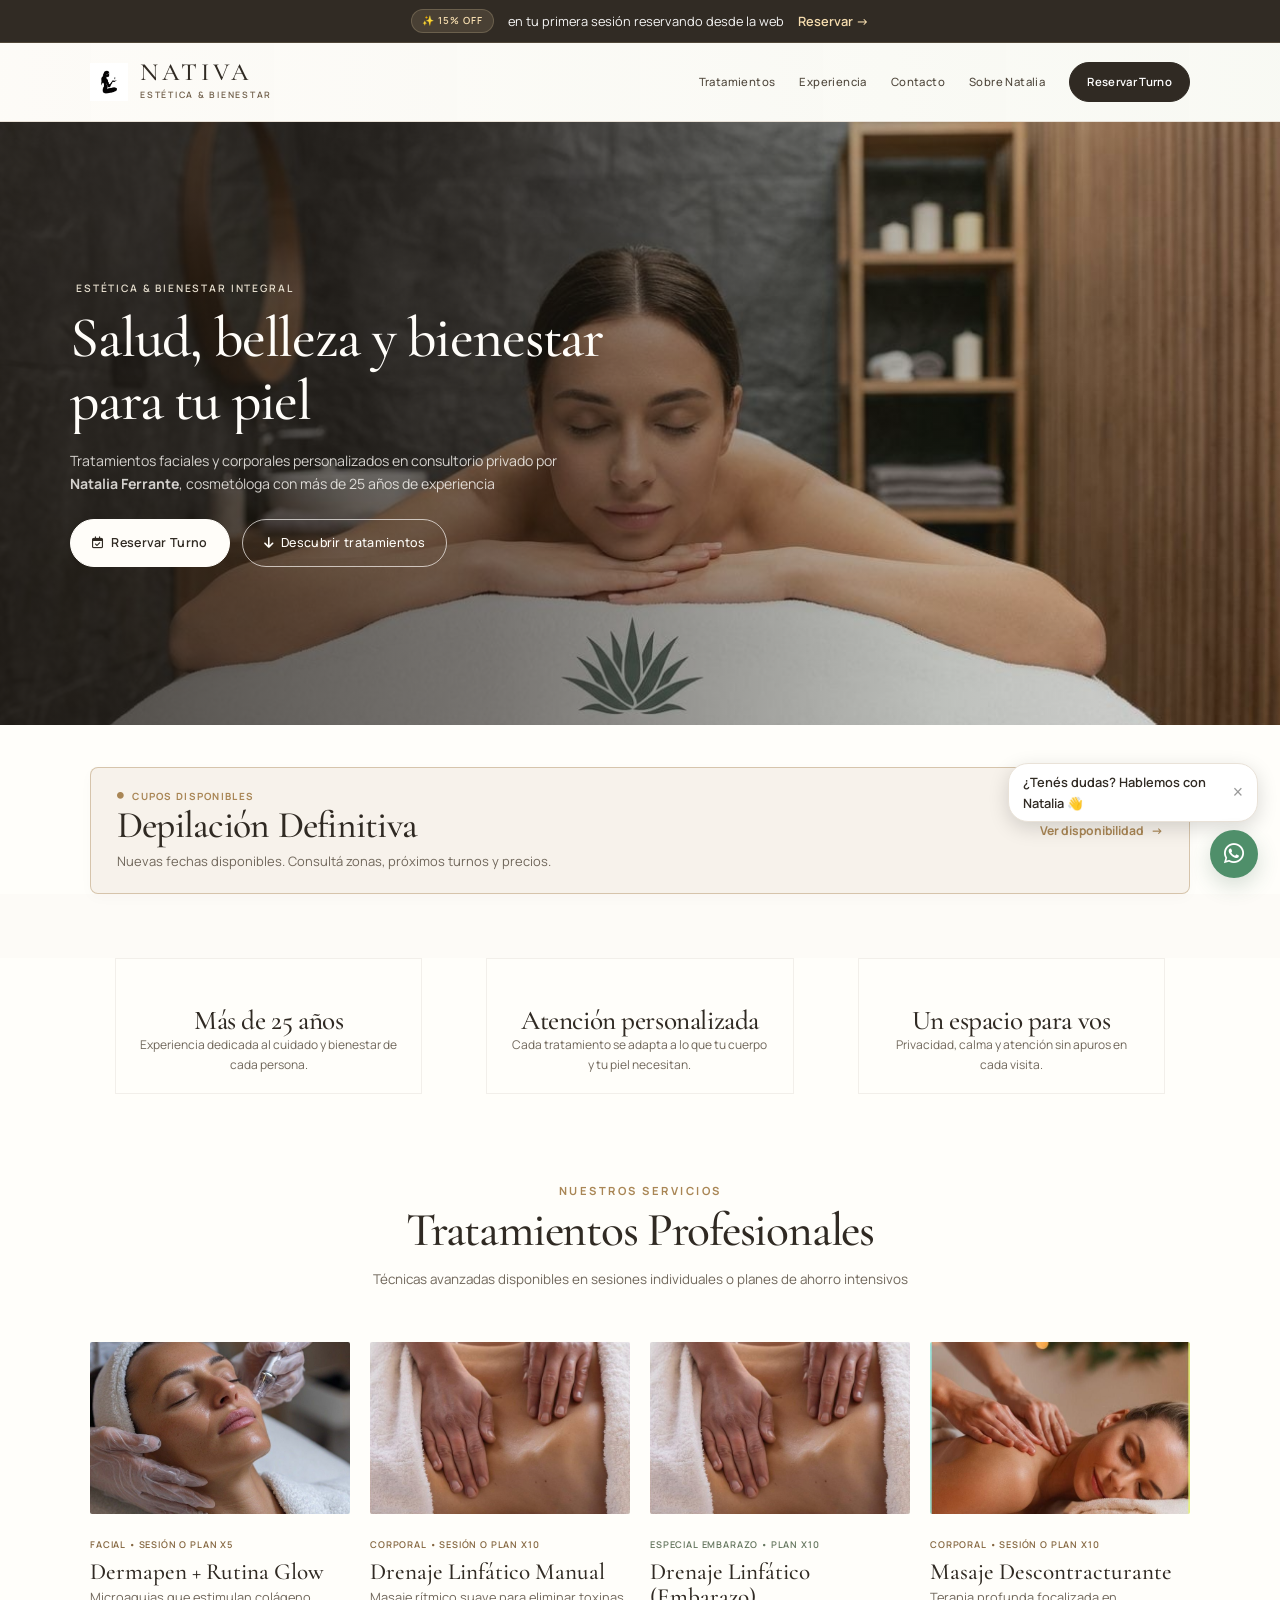
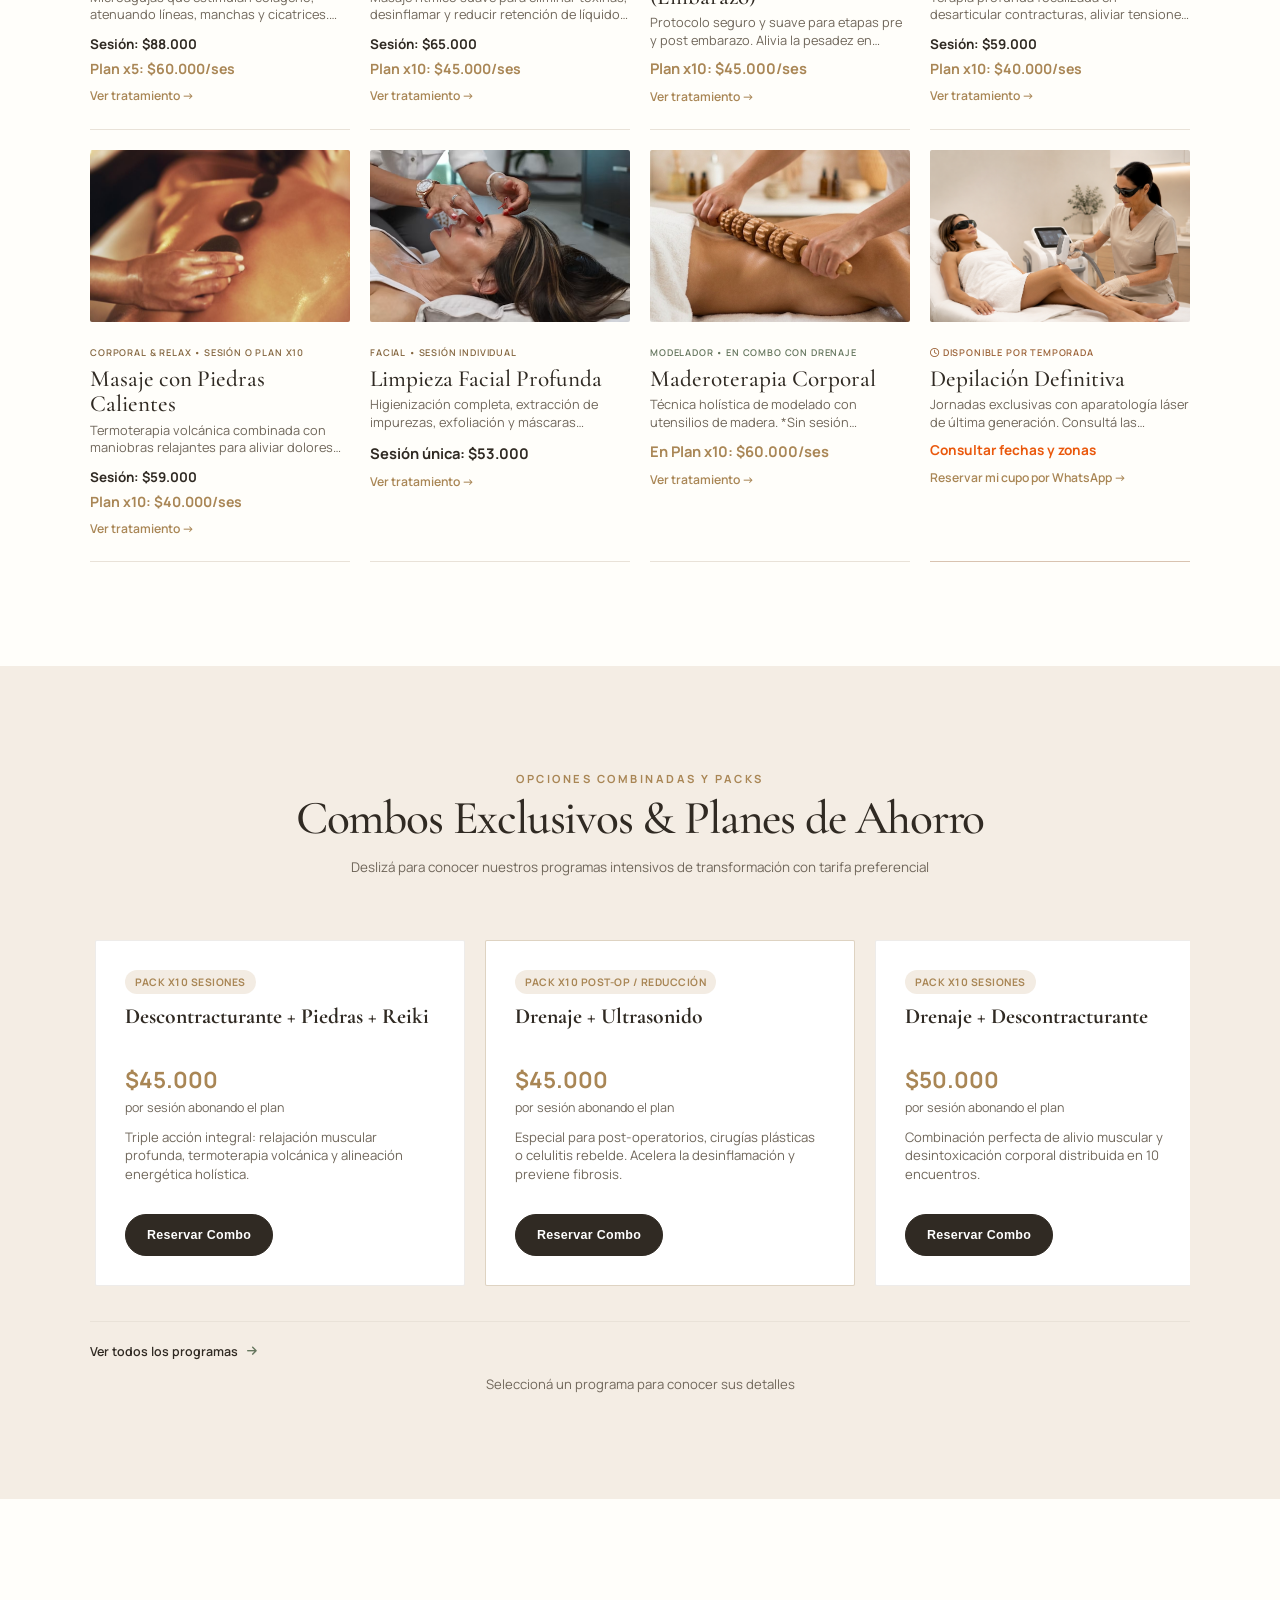
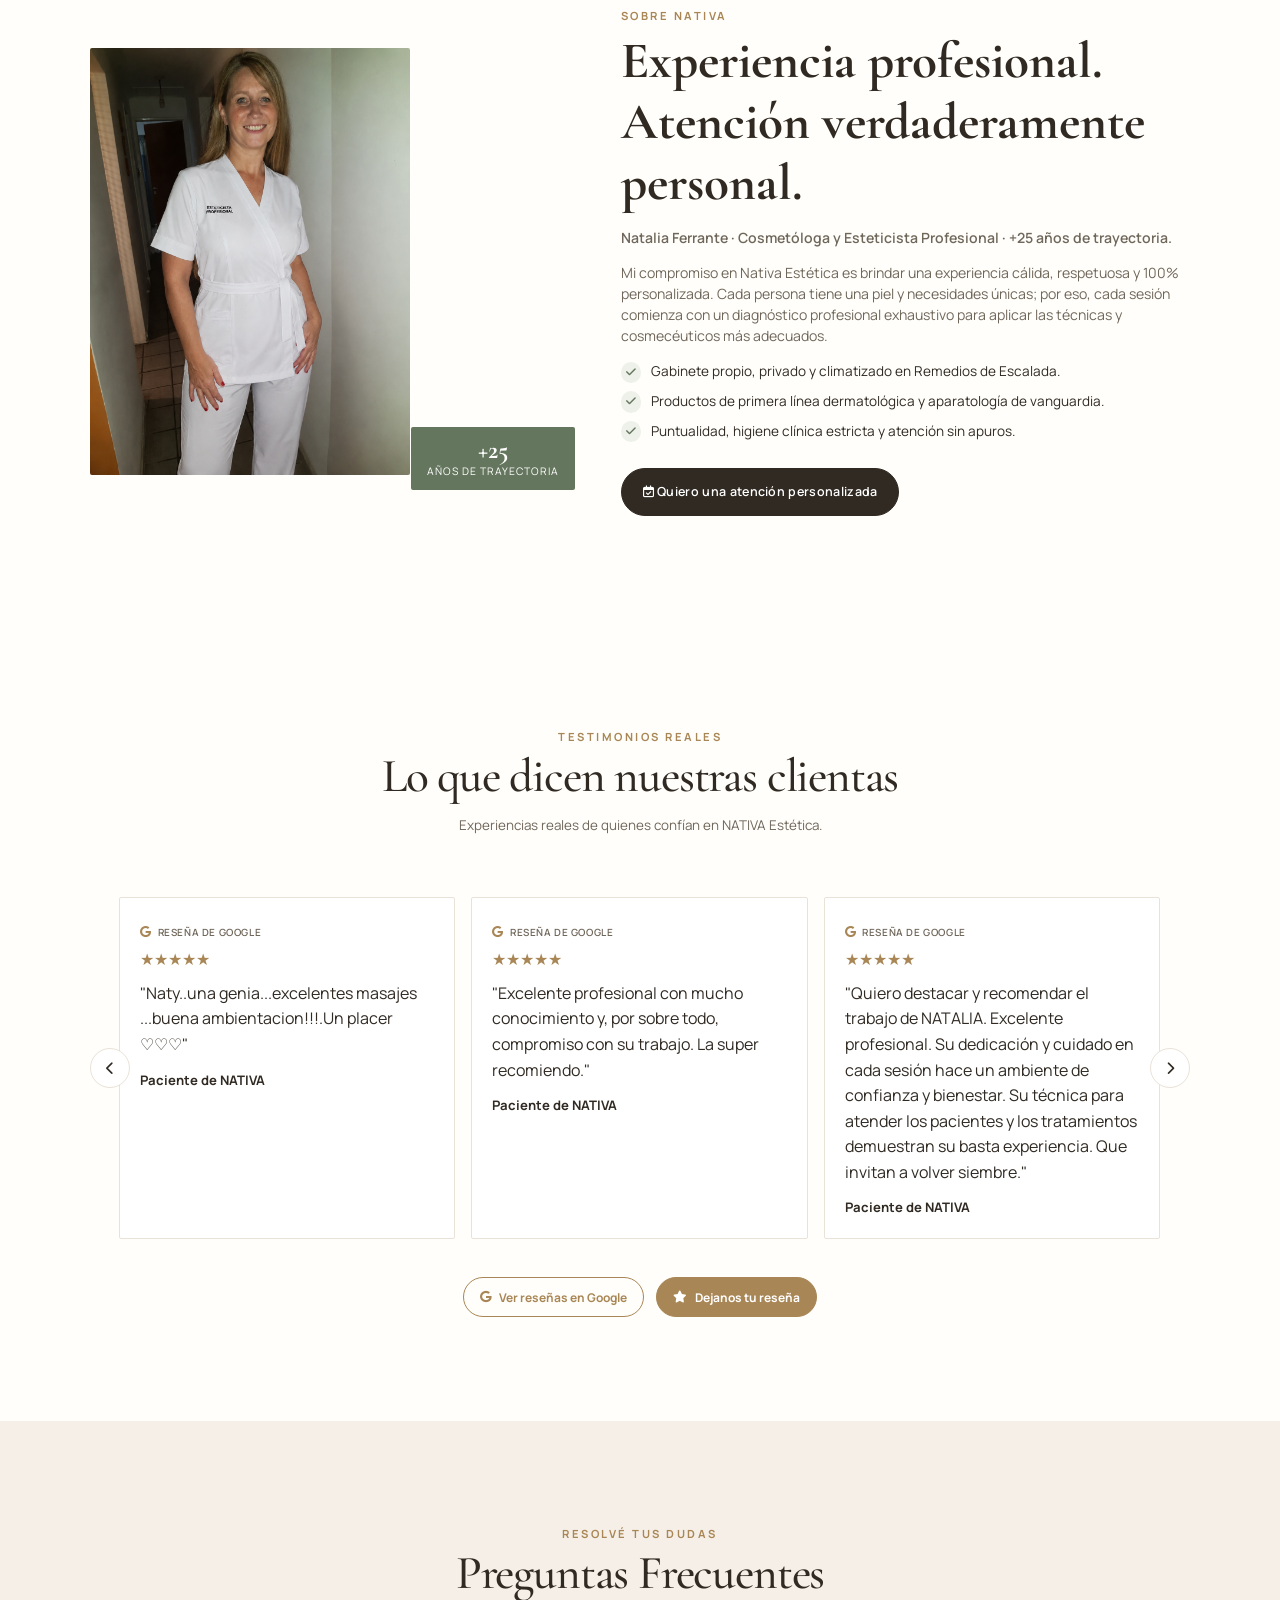
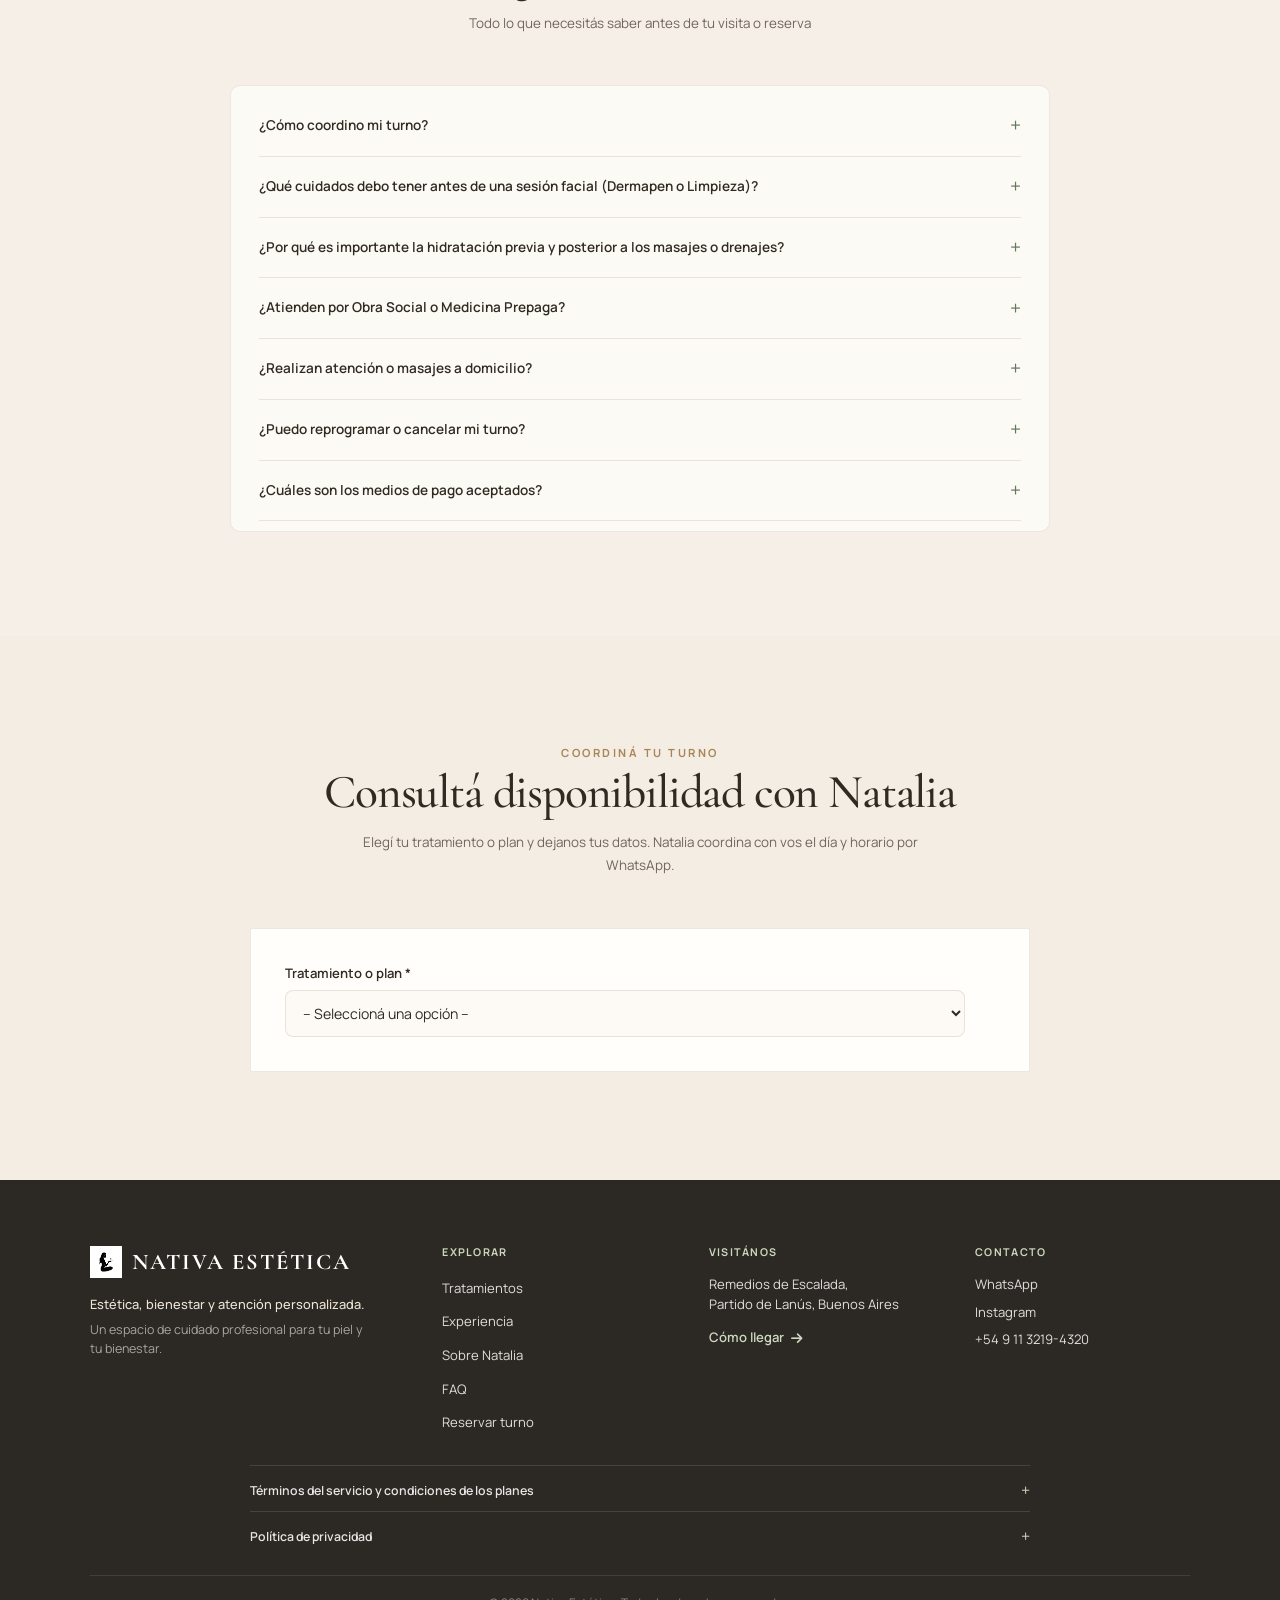
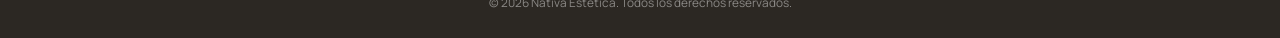
==== commit e0f5f6bd: "Simplify Nativa booking flow and refine web CTAs" ====
--- a/index.html
+++ b/index.html
@@ -94,7 +94,7 @@
     <aside class="promo-bar" id="promoBar" aria-label="Aviso promocional">
         <div class="container promo-bar-content">
             <span class="promo-badge">✨ 15% OFF</span>
-            <p class="promo-text" id="promoText">en tu primera sesión online</p>
+            <p class="promo-text" id="promoText">en tu primera sesión reservando desde la web</p>
             <a href="#reserva" class="promo-link">Reservar →</a>
         </div>
     </aside>
--- a/styles.css
+++ b/styles.css
@@ -2719,9 +2719,11 @@
         color: rgba(255,255,255,0.96) !important;
 
         flex: 0 1 auto !important;
+        min-width: 0 !important;
 
         font-size: 0.68rem !important;
         line-height: 1.2 !important;
+        white-space: normal !important;
     }
 
     .promo-text strong {
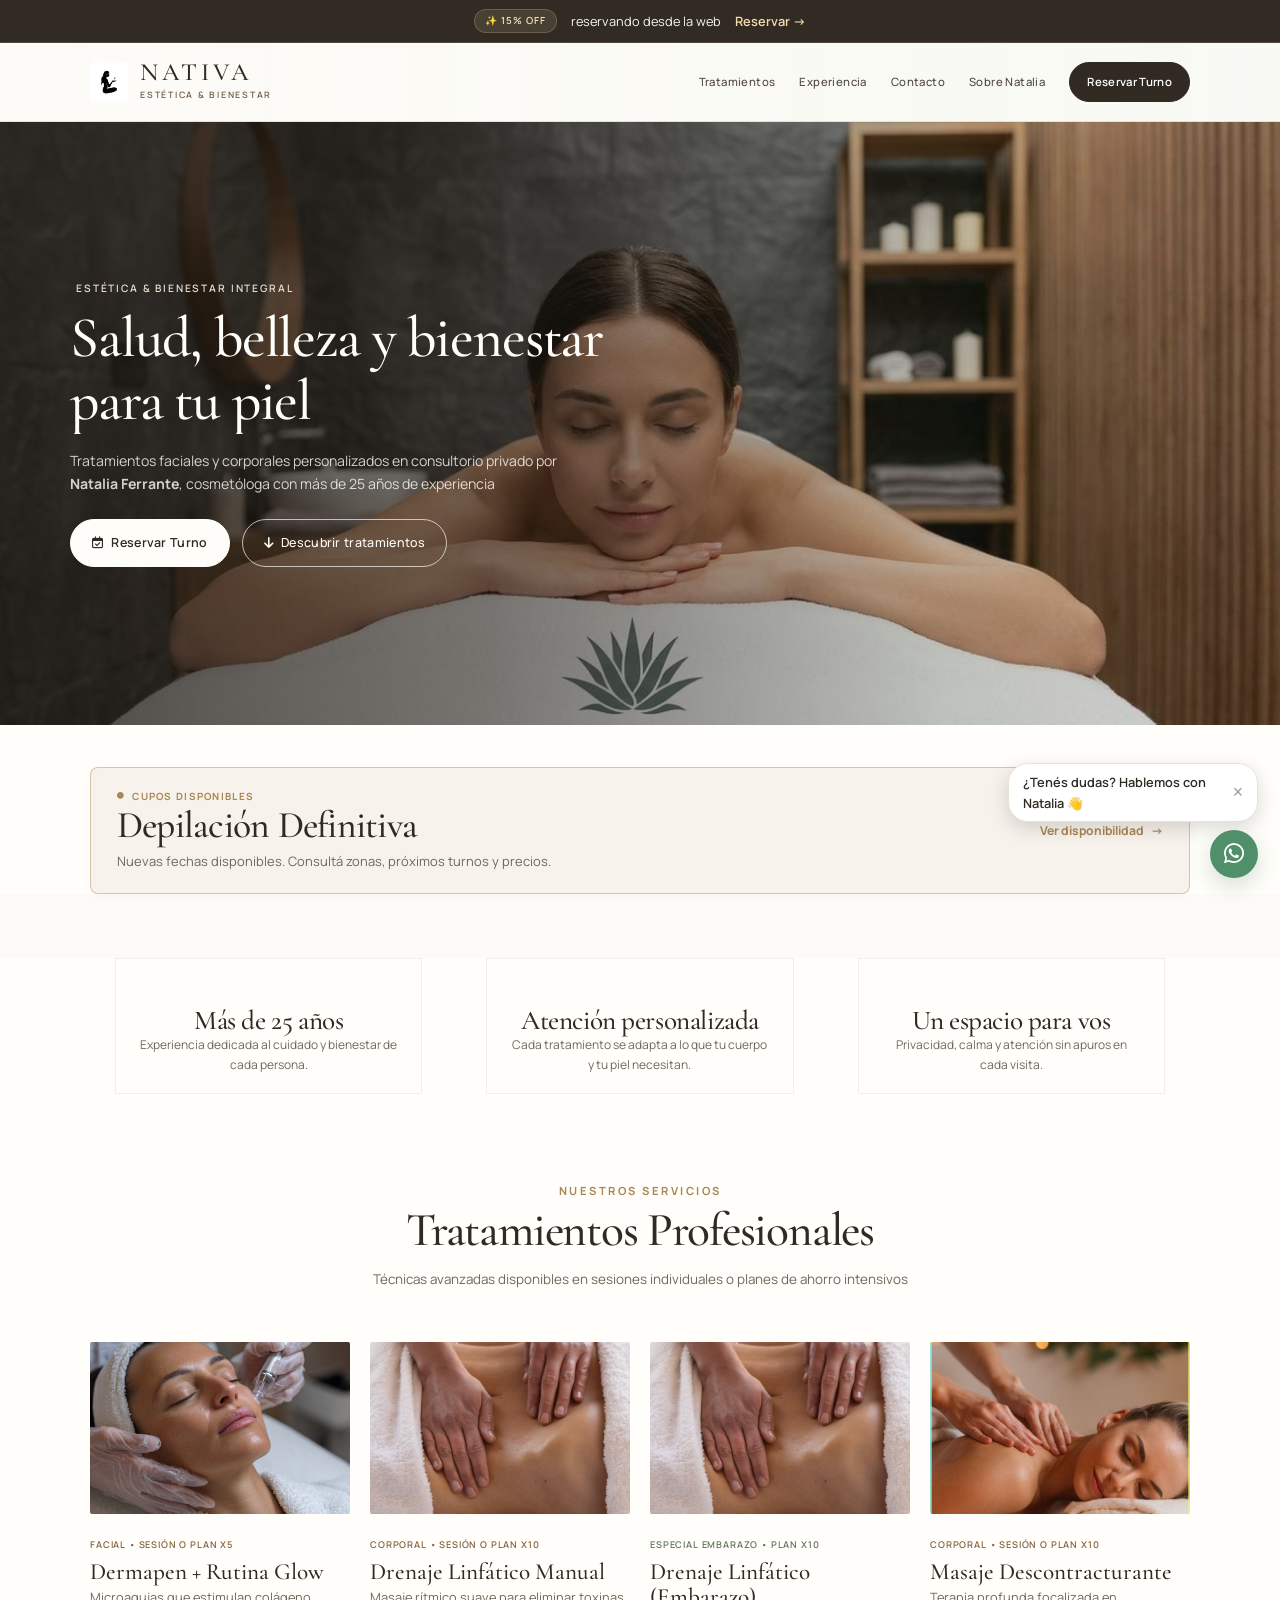
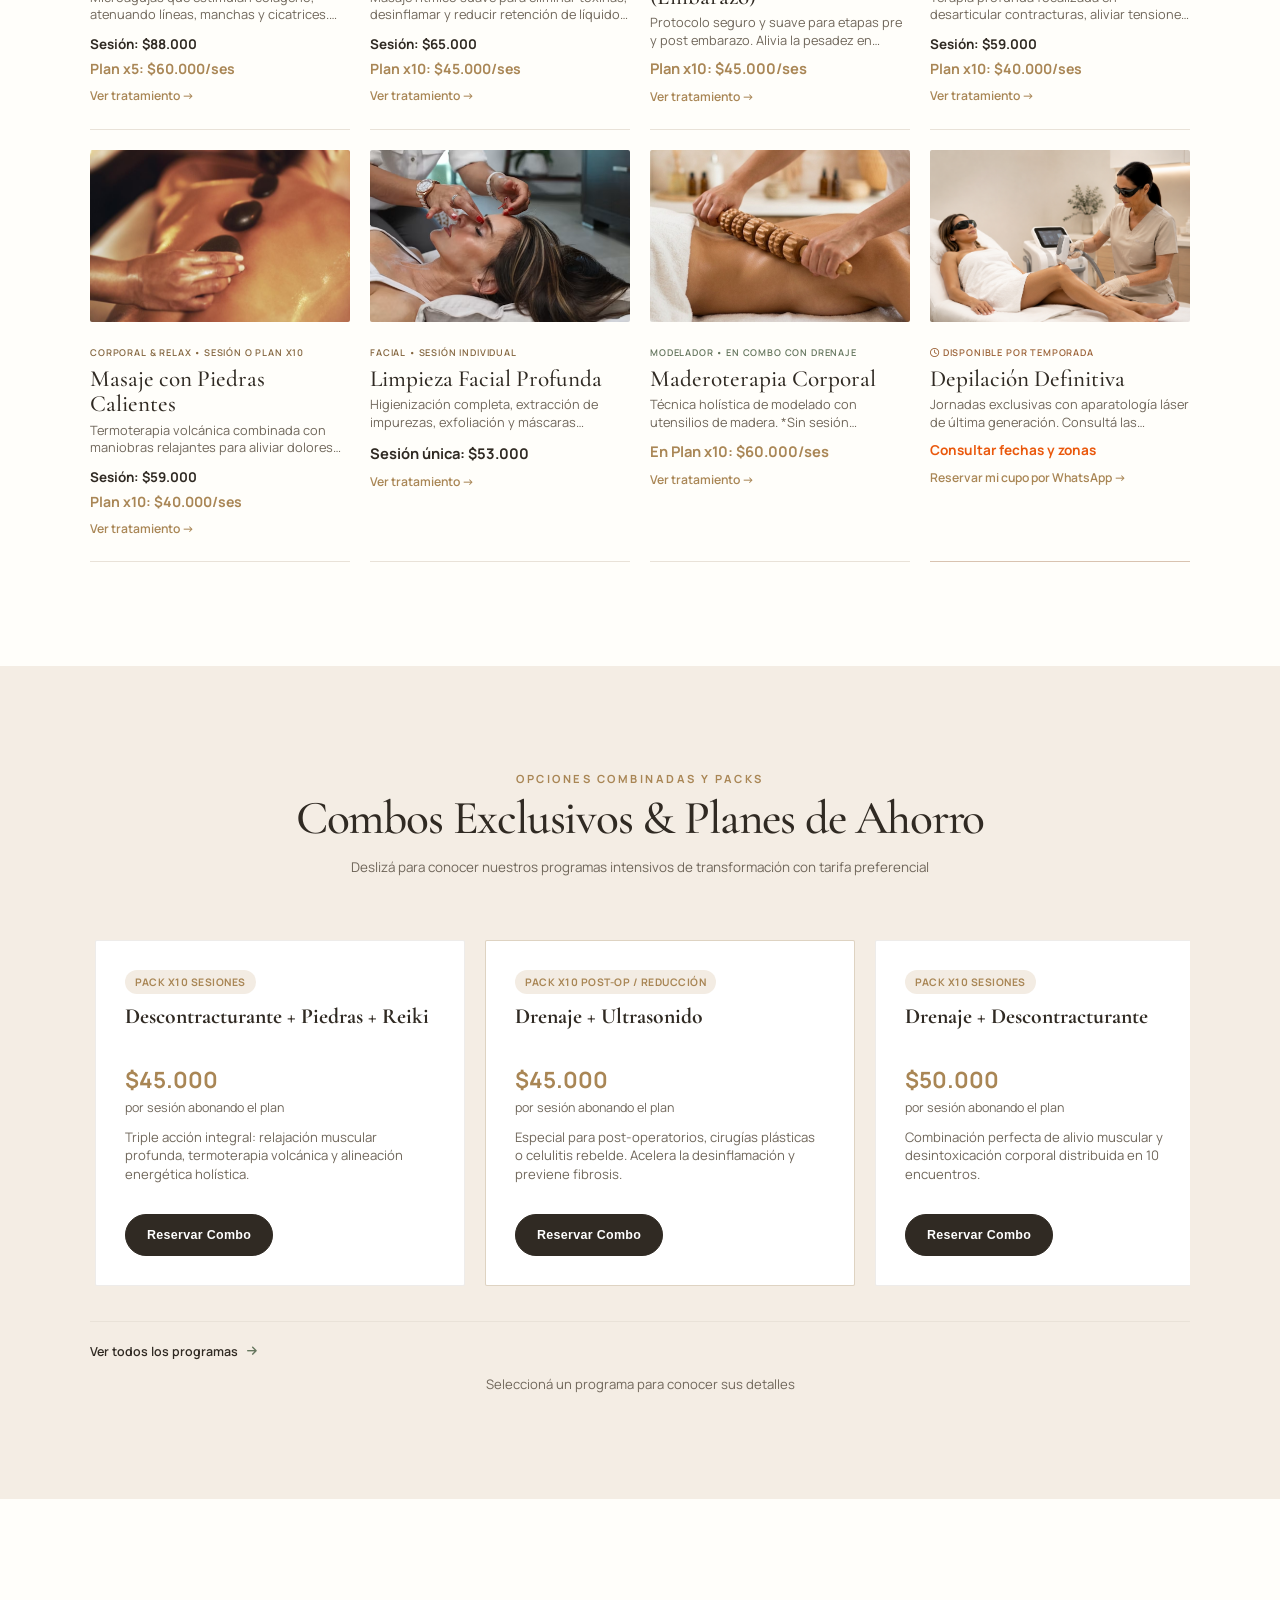
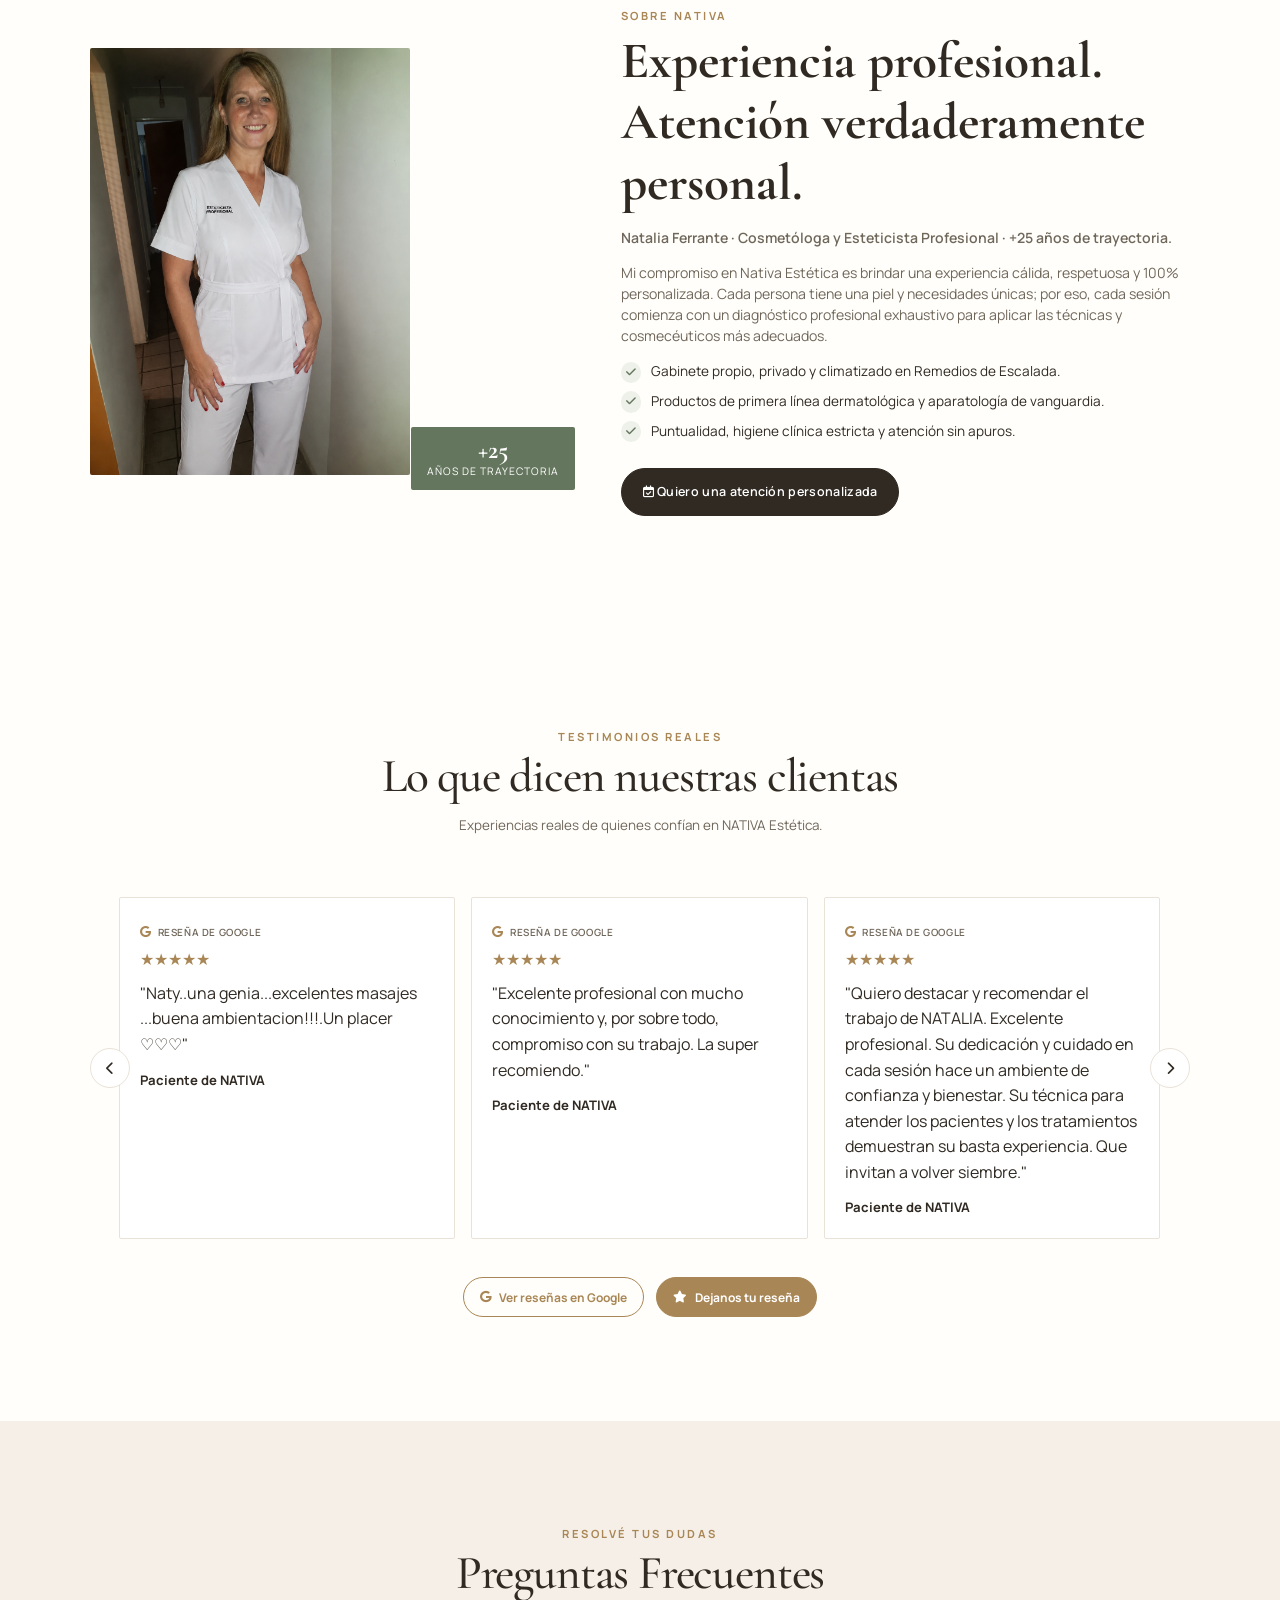
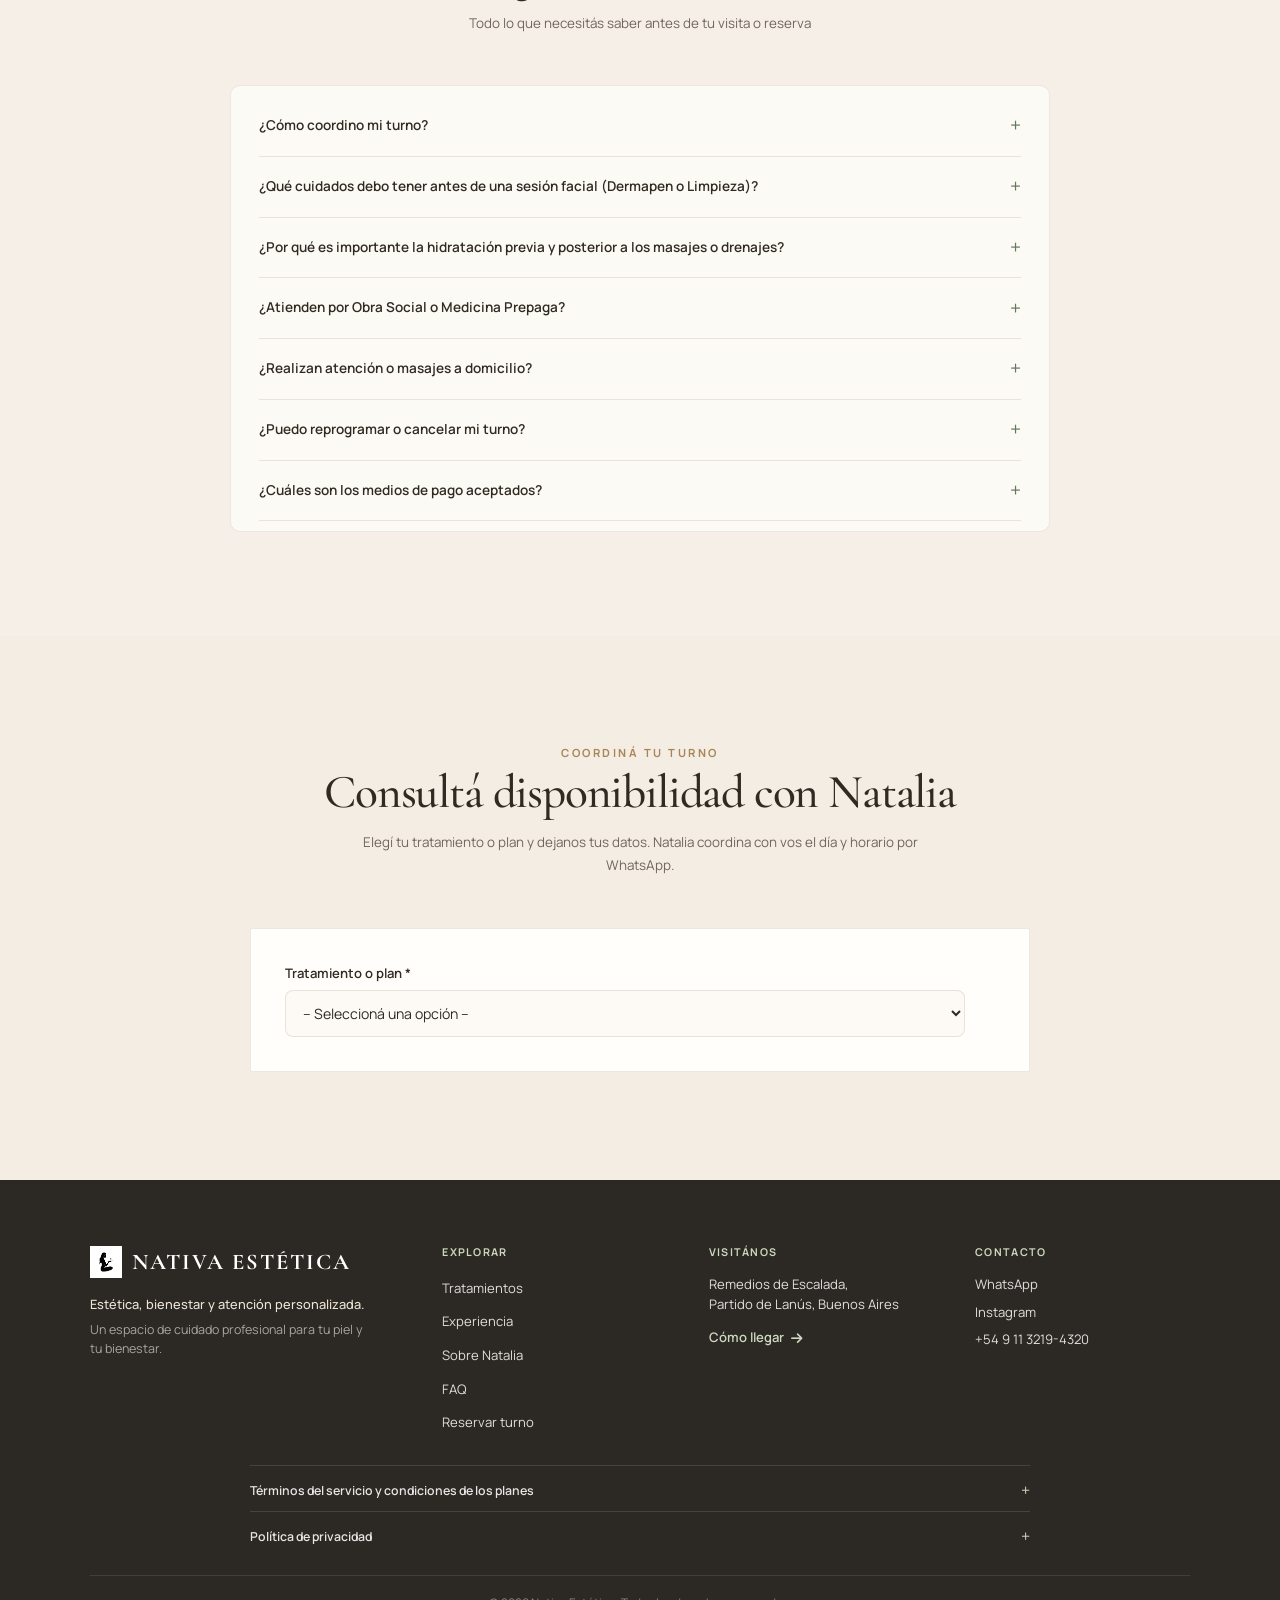
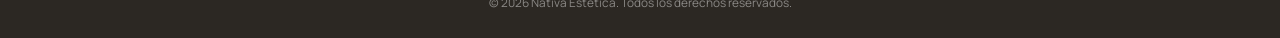
==== commit d5776332: "Simplify Nativa" ====
--- a/index.html
+++ b/index.html
@@ -8,10 +8,10 @@
     <title>Nativa Estética | Cosmetología y Bienestar en Remedios de Escalada, Lanús</title>
     <meta name="description" content="Centro de estética y cosmetología en Remedios de Escalada, Lanús (Zona Sur). Atención personalizada por Natalia Ferrante con más de 25 años de experiencia. Masajes, drenaje linfático, Dermapen y limpieza facial.">
     <meta name="keywords" content="estetica remedios de escalada, cosmetologia lanus, masajes descontracturantes lanus, drenaje linfatico escalada, dermapen zona sur, limpieza facial profunda, maderoterapia lanus, nativa estetica natalia ferrante">
-    <meta name="author" content="Natalia Ferrante">
-    <meta name="robots" content="index, follow">
-    <link rel="canonical" href="https://nativaestetica.netlify.app/">
-    <link rel="icon" type="image/png" href="assets/favicon.png">
+    <meta name="author" content="Natalia Ferrante">
+    <meta name="robots" content="index, follow">
+    <link rel="canonical" href="https://nativaestetica.netlify.app/">
+    <link rel="icon" type="image/png" href="assets/favicon.png">
 
     <!-- GEOLOCALIZACIÓN LOCAL (LANÚS / ZONA SUR) -->
     <meta name="geo.region" content="AR-B">
@@ -21,29 +21,29 @@
 
     <!-- OPEN GRAPH / SOCIAL -->
     <meta property="og:type" content="website">
-    <meta property="og:url" content="https://nativaestetica.netlify.app/">
+    <meta property="og:url" content="https://nativaestetica.netlify.app/">
     <meta property="og:title" content="Nativa Estética | Salud, Belleza y Bienestar para tu Piel">
     <meta property="og:description" content="Atención personalizada por Natalia Ferrante (+25 años de trayectoria). Tratamientos faciales, corporales y masajes en Remedios de Escalada">
-    <meta property="og:image" content="https://nativaestetica.netlify.app/assets/nativa-estetica.png">
-    <meta property="og:image:alt" content="Nativa Estética y Bienestar en Remedios de Escalada">
-    <meta property="og:site_name" content="Nativa Estética">
-    <meta property="og:locale" content="es_AR">
-
-    <!-- TWITTER CARD -->
-    <meta name="twitter:card" content="summary_large_image">
-    <meta name="twitter:title" content="Nativa Estética | Salud, Belleza y Bienestar para tu Piel">
-    <meta name="twitter:description" content="Atención personalizada por Natalia Ferrante con más de 25 años de trayectoria. Tratamientos faciales, corporales y masajes en Remedios de Escalada.">
-    <meta name="twitter:image" content="https://nativaestetica.netlify.app/assets/nativa-estetica.png">
-
-    <!-- SCHEMA JSON-LD (NEGOCIO LOCAL) -->
-    <script type="application/ld+json">
-    {
-      "@context": "https://schema.org",
-      "@type": "BeautySalon",
-      "name": "Nativa Estética",
-      "image": "https://nativaestetica.netlify.app/assets/nativa-estetica.png",
-      "url": "https://nativaestetica.netlify.app/",
-      "description": "Centro de cosmetología, estética y bienestar integral atendido por Natalia Ferrante con más de 25 años de experiencia en Remedios de Escalada",
+    <meta property="og:image" content="https://nativaestetica.netlify.app/assets/nativa-estetica.png">
+    <meta property="og:image:alt" content="Nativa Estética y Bienestar en Remedios de Escalada">
+    <meta property="og:site_name" content="Nativa Estética">
+    <meta property="og:locale" content="es_AR">
+
+    <!-- TWITTER CARD -->
+    <meta name="twitter:card" content="summary_large_image">
+    <meta name="twitter:title" content="Nativa Estética | Salud, Belleza y Bienestar para tu Piel">
+    <meta name="twitter:description" content="Atención personalizada por Natalia Ferrante con más de 25 años de trayectoria. Tratamientos faciales, corporales y masajes en Remedios de Escalada.">
+    <meta name="twitter:image" content="https://nativaestetica.netlify.app/assets/nativa-estetica.png">
+
+    <!-- SCHEMA JSON-LD (NEGOCIO LOCAL) -->
+    <script type="application/ld+json">
+    {
+      "@context": "https://schema.org",
+      "@type": "BeautySalon",
+      "name": "Nativa Estética",
+      "image": "https://nativaestetica.netlify.app/assets/nativa-estetica.png",
+      "url": "https://nativaestetica.netlify.app/",
+      "description": "Centro de cosmetología, estética y bienestar integral atendido por Natalia Ferrante con más de 25 años de experiencia en Remedios de Escalada",
       "telephone": "+5491132194320",
       "address": {
         "@type": "PostalAddress",
@@ -65,17 +65,17 @@
           "opens": "09:00",
           "closes": "19:00"
         },
-        {
-          "@type": "OpeningHoursSpecification",
-          "dayOfWeek": ["Saturday"],
-          "opens": "09:00",
-          "closes": "15:00"
+        {
+          "@type": "OpeningHoursSpecification",
+          "dayOfWeek": ["Saturday"],
+          "opens": "09:00",
+          "closes": "15:00"
         }
       ],
-      "priceRange": "$$$",
-      "sameAs": [
-        "https://www.instagram.com/drenajelinfatico_escalada"
-      ]
+      "priceRange": "$$$",
+      "sameAs": [
+        "https://www.instagram.com/drenajelinfatico_escalada"
+      ]
     }
     </script>
 
@@ -94,7 +94,7 @@
     <aside class="promo-bar" id="promoBar" aria-label="Aviso promocional">
         <div class="container promo-bar-content">
             <span class="promo-badge">✨ 15% OFF</span>
-            <p class="promo-text" id="promoText">en tu primera sesión reservando desde la web</p>
+            <p class="promo-text" id="promoText">reservando desde la web</p>
             <a href="#reserva" class="promo-link">Reservar →</a>
         </div>
     </aside>
@@ -163,39 +163,39 @@
         </div>
     </section>
 
-    <!-- BANNER PROMOCIONAL: DEPILACIÓN DEFINITIVA -->
-    <section class="depilation-promo-section" aria-label="Disponibilidad de depilación definitiva">
-        <div class="container">
-            <a class="depilation-promo-banner" id="depilationPromoBanner" href="#depilacion-definitiva">
-                <div class="depilation-promo-content">
-                    <span class="depilation-promo-eyebrow"><i class="fa-solid fa-circle" aria-hidden="true"></i> CUPOS DISPONIBLES</span>
-                    <strong class="depilation-promo-title">Depilación Definitiva</strong>
-                    <p>Nuevas fechas disponibles. Consultá zonas, próximos turnos y precios.</p>
-                </div>
-                <span class="depilation-promo-cta">Ver disponibilidad <span aria-hidden="true">→</span></span>
-            </a>
-        </div>
-    </section>
-
+    <!-- BANNER PROMOCIONAL: DEPILACIÓN DEFINITIVA -->
+    <section class="depilation-promo-section" aria-label="Disponibilidad de depilación definitiva">
+        <div class="container">
+            <a class="depilation-promo-banner" id="depilationPromoBanner" href="#depilacion-definitiva">
+                <div class="depilation-promo-content">
+                    <span class="depilation-promo-eyebrow"><i class="fa-solid fa-circle" aria-hidden="true"></i> CUPOS DISPONIBLES</span>
+                    <strong class="depilation-promo-title">Depilación Definitiva</strong>
+                    <p>Nuevas fechas disponibles. Consultá zonas, próximos turnos y precios.</p>
+                </div>
+                <span class="depilation-promo-cta">Ver disponibilidad <span aria-hidden="true">→</span></span>
+            </a>
+        </div>
+    </section>
+
     <!-- 2. TRATAMIENTOS (CATÁLOGO CON PRECIOS REALES) -->
     <section class="services-section" id="tratamientos">
         <div class="container">
             
-            <!-- Banner de Autoridad y Diagnóstico Experto -->
-            <div class="trayectoria-badge" aria-label="Razones para elegir Nativa Estética">
-                <a href="#quien-soy" class="trust-item">
-                    <strong>Más de 25 años</strong>
-                    <span class="trust-copy">Experiencia dedicada al cuidado y bienestar de cada persona.</span>
-                </a>
-                <a href="#tratamientos" class="trust-item">
-                    <strong>Atención personalizada</strong>
-                    <span class="trust-copy">Cada tratamiento se adapta a lo que tu cuerpo y tu piel necesitan.</span>
-                </a>
-                <a href="#contacto" class="trust-item">
-                    <strong>Un espacio para vos</strong>
-                    <span class="trust-copy">Privacidad, calma y atención sin apuros en cada visita.</span>
-                </a>
-            </div>
+            <!-- Banner de Autoridad y Diagnóstico Experto -->
+            <div class="trayectoria-badge" aria-label="Razones para elegir Nativa Estética">
+                <a href="#quien-soy" class="trust-item">
+                    <strong>Más de 25 años</strong>
+                    <span class="trust-copy">Experiencia dedicada al cuidado y bienestar de cada persona.</span>
+                </a>
+                <a href="#tratamientos" class="trust-item">
+                    <strong>Atención personalizada</strong>
+                    <span class="trust-copy">Cada tratamiento se adapta a lo que tu cuerpo y tu piel necesitan.</span>
+                </a>
+                <a href="#contacto" class="trust-item">
+                    <strong>Un espacio para vos</strong>
+                    <span class="trust-copy">Privacidad, calma y atención sin apuros en cada visita.</span>
+                </a>
+            </div>
 
             <div class="section-title-container">
                 <span class="subtitle">NUESTROS SERVICIOS</span>
@@ -215,11 +215,11 @@
                         <h3>Dermapen + Rutina Glow</h3>
                         <p class="card-problem">Microagujas que estimulan colágeno, atenuando líneas, manchas y cicatrices. Con Vitamina C, ácido hialurónico y sérum. (1 vez/mes).</p>
                         <div class="card-price-row">
-                            <del class="price-ref"></del>
-                            <span class="price-single">Sesión: $88.000</span>
+                            <del class="price-ref"></del>
+                            <span class="price-single">Sesión: $88.000</span>
                             <span class="price-pack">Plan x5: $60.000/ses</span>
                         </div>
-                        <span class="btn-card-more">Ver tratamiento &rarr;</span>
+                        <span class="btn-card-more">Ver tratamiento &rarr;</span>
                     </div>
                 </div>
 
@@ -233,11 +233,11 @@
                         <h3>Drenaje Linfático Manual</h3>
                         <p class="card-problem">Masaje rítmico suave para eliminar toxinas, desinflamar y reducir retención de líquidos. Ideal para edemas, celulitis y post-op.</p>
                         <div class="card-price-row">
-                            <del class="price-ref"></del>
-                            <span class="price-single">Sesión: $65.000</span>
+                            <del class="price-ref"></del>
+                            <span class="price-single">Sesión: $65.000</span>
                             <span class="price-pack">Plan x10: $45.000/ses</span>
                         </div>
-                        <span class="btn-card-more">Ver tratamiento &rarr;</span>
+                        <span class="btn-card-more">Ver tratamiento &rarr;</span>
                     </div>
                 </div>
 
@@ -253,7 +253,7 @@
                         <div class="card-price-row">
                             <span class="price-pack solo-pack">Plan x10: $45.000/ses</span>
                         </div>
-                        <span class="btn-card-more">Ver tratamiento &rarr;</span>
+                        <span class="btn-card-more">Ver tratamiento &rarr;</span>
                     </div>
                 </div>
 
@@ -267,11 +267,11 @@
                         <h3>Masaje Descontracturante</h3>
                         <p class="card-problem">Terapia profunda focalizada en desarticular contracturas, aliviar tensiones en espalda, cuello y fatiga muscular diaria.</p>
                         <div class="card-price-row">
-                            <del class="price-ref"></del>
-                            <span class="price-single">Sesión: $59.000</span>
+                            <del class="price-ref"></del>
+                            <span class="price-single">Sesión: $59.000</span>
                             <span class="price-pack">Plan x10: $40.000/ses</span>
                         </div>
-                        <span class="btn-card-more">Ver tratamiento &rarr;</span>
+                        <span class="btn-card-more">Ver tratamiento &rarr;</span>
                     </div>
                 </div>
 
@@ -285,11 +285,11 @@
                         <h3>Masaje con Piedras Calientes</h3>
                         <p class="card-problem">Termoterapia volcánica combinada con maniobras relajantes para aliviar dolores profundos, estrés y restablecer el balance bioenergético.</p>
                         <div class="card-price-row">
-                            <del class="price-ref"></del>
-                            <span class="price-single">Sesión: $59.000</span>
+                            <del class="price-ref"></del>
+                            <span class="price-single">Sesión: $59.000</span>
                             <span class="price-pack">Plan x10: $40.000/ses</span>
                         </div>
-                        <span class="btn-card-more">Ver tratamiento &rarr;</span>
+                        <span class="btn-card-more">Ver tratamiento &rarr;</span>
                     </div>
                 </div>
 
@@ -303,10 +303,10 @@
                         <h3>Limpieza Facial Profunda</h3>
                         <p class="card-problem">Higienización completa, extracción de impurezas, exfoliación y máscaras descongestivas nutritivas según tu biotipo. (1 vez/mes).</p>
                         <div class="card-price-row">
-                            <del class="price-ref"></del>
-                            <span class="price-single solo-single">Sesión única: $53.000</span>
-                        </div>
-                        <span class="btn-card-more">Ver tratamiento &rarr;</span>
+                            <del class="price-ref"></del>
+                            <span class="price-single solo-single">Sesión única: $53.000</span>
+                        </div>
+                        <span class="btn-card-more">Ver tratamiento &rarr;</span>
                     </div>
                 </div>
 
@@ -322,14 +322,14 @@
                         <div class="card-price-row">
                             <span class="price-pack solo-pack">En Plan x10: $60.000/ses</span>
                         </div>
-                        <span class="btn-card-more">Ver tratamiento &rarr;</span>
+                        <span class="btn-card-more">Ver tratamiento &rarr;</span>
                     </div>
                 </div>
 
                 <!-- 8. Tarjeta Estacional: Depilación Definitiva -->
-                <div class="service-card seasonal-card" id="depilacion-definitiva" data-id="depilacion-definitiva">
+                <div class="service-card seasonal-card" id="depilacion-definitiva" data-id="depilacion-definitiva">
                     <div class="card-image-wrapper">
-                        <img src="assets/depilacion-definitiva.png" alt="Depilación Definitiva Láser" loading="lazy">
+                        <img src="assets/depilacion-definitiva.png" alt="Depilación Definitiva Láser" loading="lazy">
                     </div>
                     <div class="card-info">
                         <span class="card-badge seasonal-badge"><i class="fa-regular fa-clock"></i> Disponible por Temporada</span>
@@ -338,7 +338,7 @@
                         <div class="card-price-row">
                             <span class="price-seasonal">Consultar fechas y zonas</span>
                         </div>
-                        <a class="btn-card-more depilation-whatsapp-direct" href="https://wa.me/5491132194320?text=Hola%20Natalia%2C%20vi%20la%20publicaci%C3%B3n%20de%20Depilaci%C3%B3n%20Definitiva%20y%20quer%C3%ADa%20consultar%20por%20disponibilidad%2C%20turnos%20y%20precios" target="_blank" rel="noopener noreferrer">Reservar mi cupo por WhatsApp &rarr;</a>
+                        <a class="btn-card-more depilation-whatsapp-direct" href="https://wa.me/5491132194320?text=Hola%20Natalia%2C%20vi%20la%20publicaci%C3%B3n%20de%20Depilaci%C3%B3n%20Definitiva%20y%20quer%C3%ADa%20consultar%20por%20disponibilidad%2C%20turnos%20y%20precios" target="_blank" rel="noopener noreferrer">Reservar mi cupo por WhatsApp &rarr;</a>
                     </div>
                 </div>
 
@@ -365,7 +365,7 @@
                     <div class="combo-price">$45.000 <small>por sesión abonando el plan</small></div>
                     <p class="combo-desc">Triple acción integral: relajación muscular profunda, termoterapia volcánica y alineación energética holística.</p>
                     <div class="card-actions">
-                        <button class="btn-primary select-combo-btn" data-service="Combo: Descontracturante + Piedras + Reiki x10">Reservar Combo</button>
+                        <button class="btn-primary select-combo-btn" data-service="Combo: Descontracturante + Piedras + Reiki x10">Reservar Combo</button>
                     </div>
                 </div>
 
@@ -376,7 +376,7 @@
                     <div class="combo-price">$45.000 <small>por sesión abonando el plan</small></div>
                     <p class="combo-desc">Especial para post-operatorios, cirugías plásticas o celulitis rebelde. Acelera la desinflamación y previene fibrosis.</p>
                     <div class="card-actions">
-                        <button class="btn-primary select-combo-btn" data-service="Combo: Drenaje + Ultrasonido x10">Reservar Combo</button>
+                        <button class="btn-primary select-combo-btn" data-service="Combo: Drenaje + Ultrasonido x10">Reservar Combo</button>
                     </div>
                 </div>
 
@@ -387,7 +387,7 @@
                     <div class="combo-price">$50.000 <small>por sesión abonando el plan</small></div>
                     <p class="combo-desc">Combinación perfecta de alivio muscular y desintoxicación corporal distribuida en 10 encuentros.</p>
                     <div class="card-actions">
-                        <button class="btn-primary select-combo-btn" data-service="Combo: Drenaje + Descontracturante x10">Reservar Combo</button>
+                        <button class="btn-primary select-combo-btn" data-service="Combo: Drenaje + Descontracturante x10">Reservar Combo</button>
                     </div>
                 </div>
 
@@ -405,7 +405,7 @@
                     <div class="combo-price">$60.000 <small>por sesión abonando el plan</small></div>
                     <p class="combo-desc">Protocolo intensivo reductor para tonificar tejidos, remodelar el contorno y eliminar adiposidad localizada.</p>
                     <div class="card-actions">
-                        <button class="btn-primary select-combo-btn" data-service="Combo: Maderoterapia + Drenaje x10">Reservar Combo</button>
+                        <button class="btn-primary select-combo-btn" data-service="Combo: Maderoterapia + Drenaje x10">Reservar Combo</button>
                     </div>
                 </div>
 
@@ -416,7 +416,7 @@
                     <div class="combo-price">$30.000 <small>por sesión abonando el plan x5</small></div>
                     <p class="combo-desc">Sesión completa de 60 minutos de estímulo en puntos reflejos para reducir estrés, fatiga y activar la circulación.</p>
                     <div class="card-actions">
-                        <button class="btn-primary select-combo-btn" data-service="Combo: Reflexología Manos + Pies x5">Reservar Combo</button>
+                        <button class="btn-primary select-combo-btn" data-service="Combo: Reflexología Manos + Pies x5">Reservar Combo</button>
                     </div>
                 </div>
 
@@ -427,7 +427,7 @@
                     <div class="combo-price">$40.000 <small>por sesión abonando el plan x10</small></div>
                     <p class="combo-desc">Descarga y recuperación física intensiva. *Único servicio con opción de consulta y factura para reintegro de obra social.*</p>
                     <div class="card-actions">
-                        <button class="btn-primary select-combo-btn" data-service="Combo: Masajes Deportivos x10">Reservar Combo</button>
+                        <button class="btn-primary select-combo-btn" data-service="Combo: Masajes Deportivos x10">Reservar Combo</button>
                     </div>
                 </div>
 
@@ -545,9 +545,9 @@
                     </div>
 
                     <div style="margin-top: 25px;">
-                        <a href="https://wa.me/5491132194320?text=Hola%20Natalia%2C%20vi%20tu%20p%C3%A1gina%20y%20quisiera%20hacerte%20una%20consulta%20para%20saber%20qu%C3%A9%20tratamiento%20me%20recomend%C3%A1s" target="_blank" rel="noopener noreferrer" class="btn-primary personalized-care-cta" style="width: auto; display: inline-block;">
-                            <i class="fa-regular fa-calendar-check"></i> Quiero una atención personalizada
-                        </a>
+                        <a href="https://wa.me/5491132194320?text=Hola%20Natalia%2C%20vi%20tu%20p%C3%A1gina%20y%20quisiera%20hacerte%20una%20consulta%20para%20saber%20qu%C3%A9%20tratamiento%20me%20recomend%C3%A1s" target="_blank" rel="noopener noreferrer" class="btn-primary personalized-care-cta" style="width: auto; display: inline-block;">
+                            <i class="fa-regular fa-calendar-check"></i> Quiero una atención personalizada
+                        </a>
                     </div>
                 </div>
             </div>
@@ -560,71 +560,71 @@
             <div class="section-title-container">
                 <span class="subtitle">TESTIMONIOS REALES</span>
                 <h2>Lo que dicen nuestras clientas</h2>
-                <p class="section-desc">Experiencias reales de quienes confían en NATIVA Estética.</p>
+                <p class="section-desc">Experiencias reales de quienes confían en NATIVA Estética.</p>
             </div>
 
             <div class="testimonials-wrapper">
                 <button class="carousel-arrow left-arrow" id="prevReviewBtn" aria-label="Anterior reseña"><i class="fa-solid fa-chevron-left"></i></button>
                 
                 <div class="testimonials-grid" id="testimonialsCarousel">
-                    <!-- Reseñas reales de Google -->
-                    <div class="testimonial-card testimonial-card-google">
-                        <div class="review-source-google"><i class="fa-brands fa-google" aria-hidden="true"></i><span>Reseña de Google</span></div>
-                        <div class="stars" aria-label="5 de 5 estrellas">★★★★★</div>
-                        <p>"Naty..una genia...excelentes masajes ...buena ambientacion!!!.Un placer ♡♡♡"</p>
-                        <div class="testimonial-author"><strong>Paciente de NATIVA</strong></div>
-                    </div>
-
-                    <div class="testimonial-card testimonial-card-google">
-                        <div class="review-source-google"><i class="fa-brands fa-google" aria-hidden="true"></i><span>Reseña de Google</span></div>
-                        <div class="stars" aria-label="5 de 5 estrellas">★★★★★</div>
-                        <p>"Excelente profesional con mucho conocimiento y, por sobre todo, compromiso con su trabajo. La super recomiendo."</p>
-                        <div class="testimonial-author"><strong>Paciente de NATIVA</strong></div>
-                    </div>
-
-                    <div class="testimonial-card testimonial-card-google">
-                        <div class="review-source-google"><i class="fa-brands fa-google" aria-hidden="true"></i><span>Reseña de Google</span></div>
-                        <div class="stars" aria-label="5 de 5 estrellas">★★★★★</div>
-                        <p>"Quiero destacar y recomendar el trabajo de NATALIA. Excelente profesional. Su dedicación y cuidado en cada sesión hace un ambiente de confianza y bienestar. Su técnica para atender los pacientes y los tratamientos demuestran su basta experiencia. Que invitan a volver siembre."</p>
-                        <div class="testimonial-author"><strong>Paciente de NATIVA</strong></div>
-                    </div>
-
-                    <div class="testimonial-card testimonial-card-google">
-                        <div class="review-source-google"><i class="fa-brands fa-google" aria-hidden="true"></i><span>Reseña de Google</span></div>
-                        <div class="stars" aria-label="5 de 5 estrellas">★★★★★</div>
-                        <p>"Excelente atención!"</p>
-                        <div class="testimonial-author"><strong>Paciente de NATIVA</strong></div>
-                    </div>
-
-                    <div class="testimonial-card testimonial-card-google">
-                        <div class="review-source-google"><i class="fa-brands fa-google" aria-hidden="true"></i><span>Reseña de Google</span></div>
-                        <div class="stars" aria-label="5 de 5 estrellas">★★★★★</div>
-                        <p>"Nati es la mejor masajista que tuve, desde que la conocí hace ya dos años no la cambio. Vivo en Retiro y me voy a Lanús por sus masajes. Es too much, la mejor! Por suerte ya tengo agenda fija!"</p>
-                        <div class="testimonial-author"><strong>Paciente de NATIVA</strong></div>
-                    </div>
-
-                    <div class="testimonial-card testimonial-card-google">
-                        <div class="review-source-google"><i class="fa-brands fa-google" aria-hidden="true"></i><span>Reseña de Google</span></div>
-                        <div class="stars" aria-label="5 de 5 estrellas">★★★★★</div>
-                        <p>"Ayuda mucho a la recuperación con los masajes, buena profesional"</p>
-                        <div class="testimonial-author"><strong>Paciente de NATIVA</strong></div>
-                    </div>
-
-                    <div class="testimonial-card testimonial-card-google">
-                        <div class="review-source-google"><i class="fa-brands fa-google" aria-hidden="true"></i><span>Reseña de Google</span></div>
-                        <div class="stars" aria-label="5 de 5 estrellas">★★★★★</div>
-                        <p>"Una genia Nati, me atiendo hace años, super amorosa y atención increíble. Siempre me deja renovada!"</p>
-                        <div class="testimonial-author"><strong>Paciente de NATIVA</strong></div>
-                    </div>
-
-                    <div class="testimonial-card testimonial-card-google">
-                        <div class="review-source-google"><i class="fa-brands fa-google" aria-hidden="true"></i><span>Reseña de Google</span></div>
-                        <div class="stars" aria-label="5 de 5 estrellas">★★★★★</div>
-                        <p>"Excelente profesional super recomendable he tomado masajes c maderoterapia y piedras calientes y a través de las sesiones he notado un gran alivio en mis articulaciones. Naty es una de las mejores en su profesión"</p>
-                        <div class="testimonial-author"><strong>Paciente de NATIVA</strong></div>
-                    </div>
-
-                    <!-- Testimonios de pacientes de NATIVA -->
+                    <!-- Reseñas reales de Google -->
+                    <div class="testimonial-card testimonial-card-google">
+                        <div class="review-source-google"><i class="fa-brands fa-google" aria-hidden="true"></i><span>Reseña de Google</span></div>
+                        <div class="stars" aria-label="5 de 5 estrellas">★★★★★</div>
+                        <p>"Naty..una genia...excelentes masajes ...buena ambientacion!!!.Un placer ♡♡♡"</p>
+                        <div class="testimonial-author"><strong>Paciente de NATIVA</strong></div>
+                    </div>
+
+                    <div class="testimonial-card testimonial-card-google">
+                        <div class="review-source-google"><i class="fa-brands fa-google" aria-hidden="true"></i><span>Reseña de Google</span></div>
+                        <div class="stars" aria-label="5 de 5 estrellas">★★★★★</div>
+                        <p>"Excelente profesional con mucho conocimiento y, por sobre todo, compromiso con su trabajo. La super recomiendo."</p>
+                        <div class="testimonial-author"><strong>Paciente de NATIVA</strong></div>
+                    </div>
+
+                    <div class="testimonial-card testimonial-card-google">
+                        <div class="review-source-google"><i class="fa-brands fa-google" aria-hidden="true"></i><span>Reseña de Google</span></div>
+                        <div class="stars" aria-label="5 de 5 estrellas">★★★★★</div>
+                        <p>"Quiero destacar y recomendar el trabajo de NATALIA. Excelente profesional. Su dedicación y cuidado en cada sesión hace un ambiente de confianza y bienestar. Su técnica para atender los pacientes y los tratamientos demuestran su basta experiencia. Que invitan a volver siembre."</p>
+                        <div class="testimonial-author"><strong>Paciente de NATIVA</strong></div>
+                    </div>
+
+                    <div class="testimonial-card testimonial-card-google">
+                        <div class="review-source-google"><i class="fa-brands fa-google" aria-hidden="true"></i><span>Reseña de Google</span></div>
+                        <div class="stars" aria-label="5 de 5 estrellas">★★★★★</div>
+                        <p>"Excelente atención!"</p>
+                        <div class="testimonial-author"><strong>Paciente de NATIVA</strong></div>
+                    </div>
+
+                    <div class="testimonial-card testimonial-card-google">
+                        <div class="review-source-google"><i class="fa-brands fa-google" aria-hidden="true"></i><span>Reseña de Google</span></div>
+                        <div class="stars" aria-label="5 de 5 estrellas">★★★★★</div>
+                        <p>"Nati es la mejor masajista que tuve, desde que la conocí hace ya dos años no la cambio. Vivo en Retiro y me voy a Lanús por sus masajes. Es too much, la mejor! Por suerte ya tengo agenda fija!"</p>
+                        <div class="testimonial-author"><strong>Paciente de NATIVA</strong></div>
+                    </div>
+
+                    <div class="testimonial-card testimonial-card-google">
+                        <div class="review-source-google"><i class="fa-brands fa-google" aria-hidden="true"></i><span>Reseña de Google</span></div>
+                        <div class="stars" aria-label="5 de 5 estrellas">★★★★★</div>
+                        <p>"Ayuda mucho a la recuperación con los masajes, buena profesional"</p>
+                        <div class="testimonial-author"><strong>Paciente de NATIVA</strong></div>
+                    </div>
+
+                    <div class="testimonial-card testimonial-card-google">
+                        <div class="review-source-google"><i class="fa-brands fa-google" aria-hidden="true"></i><span>Reseña de Google</span></div>
+                        <div class="stars" aria-label="5 de 5 estrellas">★★★★★</div>
+                        <p>"Una genia Nati, me atiendo hace años, super amorosa y atención increíble. Siempre me deja renovada!"</p>
+                        <div class="testimonial-author"><strong>Paciente de NATIVA</strong></div>
+                    </div>
+
+                    <div class="testimonial-card testimonial-card-google">
+                        <div class="review-source-google"><i class="fa-brands fa-google" aria-hidden="true"></i><span>Reseña de Google</span></div>
+                        <div class="stars" aria-label="5 de 5 estrellas">★★★★★</div>
+                        <p>"Excelente profesional super recomendable he tomado masajes c maderoterapia y piedras calientes y a través de las sesiones he notado un gran alivio en mis articulaciones. Naty es una de las mejores en su profesión"</p>
+                        <div class="testimonial-author"><strong>Paciente de NATIVA</strong></div>
+                    </div>
+
+                    <!-- Testimonios de pacientes de NATIVA -->
                     <div class="testimonial-card">
                         <div class="stars">★★★★★</div>
                         <p>"La atención de Natalia es impecable. Me hice una limpieza facial profunda y la piel me quedó radiante y suave desde el primer minuto."</p>
@@ -659,16 +659,16 @@
 
                 <button class="carousel-arrow right-arrow" id="nextReviewBtn" aria-label="Siguiente reseña"><i class="fa-solid fa-chevron-right"></i></button>
             </div>
-
-            <!-- Usar la URL pública de la ficha de Google cuando esté disponible. -->
-            <div class="testimonials-google-actions" aria-label="Acciones de reseñas en Google">
-                <a href="https://maps.app.goo.gl/KQAyKdvU9sepB45LA" target="_blank" rel="noopener noreferrer" class="testimonials-google-action testimonials-google-view">
-                    <i class="fa-brands fa-google" aria-hidden="true"></i> Ver reseñas en Google
-                </a>
-                <a href="https://g.page/r/CQ7JYPsCFCinEBM/review" target="_blank" rel="noopener noreferrer" class="testimonials-google-action testimonials-google-write">
-                    <i class="fa-solid fa-star" aria-hidden="true"></i> Dejanos tu reseña
-                </a>
-            </div>
+
+            <!-- Usar la URL pública de la ficha de Google cuando esté disponible. -->
+            <div class="testimonials-google-actions" aria-label="Acciones de reseñas en Google">
+                <a href="https://maps.app.goo.gl/KQAyKdvU9sepB45LA" target="_blank" rel="noopener noreferrer" class="testimonials-google-action testimonials-google-view">
+                    <i class="fa-brands fa-google" aria-hidden="true"></i> Ver reseñas en Google
+                </a>
+                <a href="https://g.page/r/CQ7JYPsCFCinEBM/review" target="_blank" rel="noopener noreferrer" class="testimonials-google-action testimonials-google-write">
+                    <i class="fa-solid fa-star" aria-hidden="true"></i> Dejanos tu reseña
+                </a>
+            </div>
         </div>
     </section>
 
@@ -684,18 +684,18 @@
             <div class="faq-editorial">
                 <div class="faq-list">
                 
-                <!-- FAQ 1: Coordinación y seña -->
-                <div class="faq-item">
-                    <div class="faq-question">
-                        <span>¿Cómo coordino mi turno?</span>
-                        <span class="faq-icon">+</span>
-                    </div>
-                    <div class="faq-answer-wrapper">
-                        <div class="faq-answer">
-                            Elegís tu tratamiento o plan, dejás tus datos y Natalia coordina con vos el día y horario por WhatsApp. Una vez definido el espacio, se solicita una seña de $20.000 vía transferencia (Alias: <strong>natali1977</strong>).
-                        </div>
-                    </div>
-                </div>
+                <!-- FAQ 1: Coordinación y seña -->
+                <div class="faq-item">
+                    <div class="faq-question">
+                        <span>¿Cómo coordino mi turno?</span>
+                        <span class="faq-icon">+</span>
+                    </div>
+                    <div class="faq-answer-wrapper">
+                        <div class="faq-answer">
+                            Elegís tu tratamiento o plan, dejás tus datos y Natalia coordina con vos el día y horario por WhatsApp. Una vez definido el espacio, se solicita una seña de $20.000 vía transferencia (Alias: <strong>natali1977</strong>).
+                        </div>
+                    </div>
+                </div>
 
                 <!-- FAQ 2: Cuidados pre-facial -->
                 <div class="faq-item">
@@ -780,116 +780,116 @@
         </div>
     </section>
 
-    <!-- 10. CONSULTA DE DISPONIBILIDAD -->
-    <section id="reserva" class="booking-section">
-        <div class="container">
-            <div class="section-title-container">
-                <span class="subtitle">COORDINÁ TU TURNO</span>
-                <h2>Consultá disponibilidad con Natalia</h2>
-                <p class="section-desc">Elegí tu tratamiento o plan y dejanos tus datos. Natalia coordina con vos el día y horario por WhatsApp.</p>
-            </div>
-
-            <div class="booking-wrapper consultation-wrapper">
-                <form id="consultationForm" class="consultation-form" novalidate>
-                    <div class="form-group booking-service-field">
-                        <label for="selectService">Tratamiento o plan *</label>
-                        <select id="selectService" class="form-control">
-                            <option value="" disabled selected>-- Seleccioná una opción --</option>
-
-                            <!-- TRATAMIENTOS INDIVIDUALES Y PLANES -->
-                            <optgroup label="Dermapen + Rutina Glow">
-                                <option value="Dermapen + Rutina Skincare Glow — 1 Sesión">Dermapen + Rutina Skincare Glow — 1 Sesión ($88.000)</option>
-                                <option value="Dermapen + Rutina Skincare Glow — Plan x5">Dermapen + Rutina Skincare Glow — Plan x5 ($60.000/ses)</option>
-                            </optgroup>
-
-                            <optgroup label="Drenaje Linfático Manual">
-                                <option value="Drenaje Linfático Manual — 1 Sesión">Drenaje Linfático Manual — 1 Sesión ($65.000)</option>
-                                <option value="Drenaje Linfático Manual — Plan x10">Drenaje Linfático Manual — Plan x10 ($45.000/ses)</option>
-                                <option value="Drenaje Linfático Embarazo — Plan x10">Drenaje Linfático Embarazo — Plan x10 ($45.000/ses)</option>
-                            </optgroup>
-
-                            <optgroup label="Masaje Descontracturante">
-                                <option value="Masaje Descontracturante — 1 Sesión">Masaje Descontracturante — 1 Sesión ($59.000)</option>
-                                <option value="Masaje Descontracturante — Plan x10">Masaje Descontracturante — Plan x10 ($40.000/ses)</option>
-                            </optgroup>
-
-                            <optgroup label="Masaje con Piedras Calientes">
-                                <option value="Masaje con Piedras Calientes — 1 Sesión">Masaje con Piedras Calientes — 1 Sesión ($59.000)</option>
-                                <option value="Masaje con Piedras Calientes — Plan x10">Masaje con Piedras Calientes — Plan x10 ($40.000/ses)</option>
-                            </optgroup>
-
-                            <optgroup label="Limpieza Facial Profunda">
-                                <option value="Limpieza Facial Profunda — 1 Sesión">Limpieza Facial Profunda — 1 Sesión ($53.000)</option>
-                            </optgroup>
-
-                            <optgroup label="Maderoterapia Corporal (Solo en Combo)">
-                                <option value="Combo: Maderoterapia + Drenaje x10">Maderoterapia + Drenaje — Plan x10 ($60.000/ses)</option>
-                            </optgroup>
-
-                            <!-- COMBOS EXCLUSIVOS -->
-                            <optgroup label="Combos Exclusivos & Packs">
-                                <option value="Combo: Descontracturante + Piedras + Reiki x10">Combo: Descontracturante + Piedras + Reiki x10 ($45.000/ses)</option>
-                                <option value="Combo: Drenaje + Ultrasonido x10">Combo: Drenaje + Ultrasonido x10 ($45.000/ses)</option>
-                                <option value="Combo: Drenaje + Descontracturante x10">Combo: Drenaje + Descontracturante x10 ($50.000/ses)</option>
-                                <option value="Combo: Maderoterapia + Drenaje x10">Combo: Maderoterapia + Drenaje x10 ($60.000/ses)</option>
-                                <option value="Combo: Reflexología Manos + Pies x5">Combo: Reflexología Manos + Pies x5 ($30.000/ses)</option>
-                                <option value="Combo: Masajes Deportivos x10">Combo: Masajes Deportivos x10 ($40.000/ses • Obra Social)</option>
-                            </optgroup>
-                        </select>
-                    </div>
-
-                    <div id="bookingDetails" class="booking-details hidden" aria-hidden="true">
-                        <div class="consultation-summary" aria-live="polite">
-                            <span>Tratamiento elegido</span>
-                            <strong id="consultationServiceSummary">Elegí un tratamiento o plan.</strong>
-                        </div>
-
-                        <div class="form-grid">
-                            <div class="form-group">
-                                <label for="custName">Nombre y Apellido *</label>
-                                <input type="text" id="custName" class="form-control" placeholder="Ej: María Gómez" autocomplete="name">
-                            </div>
-                            <div class="form-group">
-                                <label for="custPhone">WhatsApp / Teléfono *</label>
-                                <input type="tel" id="custPhone" class="form-control" placeholder="Ej: 11 2233 4455" inputmode="tel" autocomplete="tel">
-                            </div>
-                            <div class="form-group full">
-                                <label for="custNotes">¿Querés contarle algo a Natalia? <span>(opcional)</span></label>
-                                <textarea id="custNotes" class="form-control" rows="3" placeholder="Ej.: Preferencia de día, consulta puntual o información que Natalia deba saber."></textarea>
-                            </div>
-                        </div>
-
-                        <p class="consultation-form-feedback" id="consultationFormFeedback" role="alert" aria-live="polite"></p>
-
-                        <button class="btn-primary consultation-submit" type="submit">
-                            <i class="fa-brands fa-whatsapp" aria-hidden="true"></i> Consultar disponibilidad por WhatsApp
-                        </button>
-
-                        <aside class="consultation-deposit-card" aria-label="Para confirmar tu turno">
-                            <span class="consultation-deposit-eyebrow">PARA CONFIRMAR TU TURNO</span>
-                            <p>Una vez coordinado el día y horario con Natalia, se solicita una seña de <strong data-deposit-amount>$20.000</strong> para reservar el espacio.</p>
-                            <div class="consultation-bank-details">
-                                <div class="consultation-bank-item">
-                                    <span>Alias</span>
-                                    <div class="alias-container">
-                                        <strong id="aliasText">natali1977</strong>
-                                        <button type="button" class="btn-copy" id="btnCopyAlias" aria-label="Copiar alias natali1977">
-                                            <i class="fa-regular fa-copy" aria-hidden="true"></i> Copiar
-                                        </button>
-                                    </div>
-                                </div>
-                                <div class="consultation-bank-item">
-                                    <span>Titular</span>
-                                    <strong>Natalia Ferrante</strong>
-                                </div>
-                            </div>
-                        </aside>
-                    </div>
-                </form>
-            </div>
-        </div>
-    </section>
-
+    <!-- 10. CONSULTA DE DISPONIBILIDAD -->
+    <section id="reserva" class="booking-section">
+        <div class="container">
+            <div class="section-title-container">
+                <span class="subtitle">COORDINÁ TU TURNO</span>
+                <h2>Consultá disponibilidad con Natalia</h2>
+                <p class="section-desc">Elegí tu tratamiento o plan y dejanos tus datos. Natalia coordina con vos el día y horario por WhatsApp.</p>
+            </div>
+
+            <div class="booking-wrapper consultation-wrapper">
+                <form id="consultationForm" class="consultation-form" novalidate>
+                    <div class="form-group booking-service-field">
+                        <label for="selectService">Tratamiento o plan *</label>
+                        <select id="selectService" class="form-control">
+                            <option value="" disabled selected>-- Seleccioná una opción --</option>
+
+                            <!-- TRATAMIENTOS INDIVIDUALES Y PLANES -->
+                            <optgroup label="Dermapen + Rutina Glow">
+                                <option value="Dermapen + Rutina Skincare Glow — 1 Sesión">Dermapen + Rutina Skincare Glow — 1 Sesión ($88.000)</option>
+                                <option value="Dermapen + Rutina Skincare Glow — Plan x5">Dermapen + Rutina Skincare Glow — Plan x5 ($60.000/ses)</option>
+                            </optgroup>
+
+                            <optgroup label="Drenaje Linfático Manual">
+                                <option value="Drenaje Linfático Manual — 1 Sesión">Drenaje Linfático Manual — 1 Sesión ($65.000)</option>
+                                <option value="Drenaje Linfático Manual — Plan x10">Drenaje Linfático Manual — Plan x10 ($45.000/ses)</option>
+                                <option value="Drenaje Linfático Embarazo — Plan x10">Drenaje Linfático Embarazo — Plan x10 ($45.000/ses)</option>
+                            </optgroup>
+
+                            <optgroup label="Masaje Descontracturante">
+                                <option value="Masaje Descontracturante — 1 Sesión">Masaje Descontracturante — 1 Sesión ($59.000)</option>
+                                <option value="Masaje Descontracturante — Plan x10">Masaje Descontracturante — Plan x10 ($40.000/ses)</option>
+                            </optgroup>
+
+                            <optgroup label="Masaje con Piedras Calientes">
+                                <option value="Masaje con Piedras Calientes — 1 Sesión">Masaje con Piedras Calientes — 1 Sesión ($59.000)</option>
+                                <option value="Masaje con Piedras Calientes — Plan x10">Masaje con Piedras Calientes — Plan x10 ($40.000/ses)</option>
+                            </optgroup>
+
+                            <optgroup label="Limpieza Facial Profunda">
+                                <option value="Limpieza Facial Profunda — 1 Sesión">Limpieza Facial Profunda — 1 Sesión ($53.000)</option>
+                            </optgroup>
+
+                            <optgroup label="Maderoterapia Corporal (Solo en Combo)">
+                                <option value="Combo: Maderoterapia + Drenaje x10">Maderoterapia + Drenaje — Plan x10 ($60.000/ses)</option>
+                            </optgroup>
+
+                            <!-- COMBOS EXCLUSIVOS -->
+                            <optgroup label="Combos Exclusivos & Packs">
+                                <option value="Combo: Descontracturante + Piedras + Reiki x10">Combo: Descontracturante + Piedras + Reiki x10 ($45.000/ses)</option>
+                                <option value="Combo: Drenaje + Ultrasonido x10">Combo: Drenaje + Ultrasonido x10 ($45.000/ses)</option>
+                                <option value="Combo: Drenaje + Descontracturante x10">Combo: Drenaje + Descontracturante x10 ($50.000/ses)</option>
+                                <option value="Combo: Maderoterapia + Drenaje x10">Combo: Maderoterapia + Drenaje x10 ($60.000/ses)</option>
+                                <option value="Combo: Reflexología Manos + Pies x5">Combo: Reflexología Manos + Pies x5 ($30.000/ses)</option>
+                                <option value="Combo: Masajes Deportivos x10">Combo: Masajes Deportivos x10 ($40.000/ses • Obra Social)</option>
+                            </optgroup>
+                        </select>
+                    </div>
+
+                    <div id="bookingDetails" class="booking-details hidden" aria-hidden="true">
+                        <div class="consultation-summary" aria-live="polite">
+                            <span>Tratamiento elegido</span>
+                            <strong id="consultationServiceSummary">Elegí un tratamiento o plan.</strong>
+                        </div>
+
+                        <div class="form-grid">
+                            <div class="form-group">
+                                <label for="custName">Nombre y Apellido *</label>
+                                <input type="text" id="custName" class="form-control" placeholder="Ej: María Gómez" autocomplete="name">
+                            </div>
+                            <div class="form-group">
+                                <label for="custPhone">WhatsApp / Teléfono *</label>
+                                <input type="tel" id="custPhone" class="form-control" placeholder="Ej: 11 2233 4455" inputmode="tel" autocomplete="tel">
+                            </div>
+                            <div class="form-group full">
+                                <label for="custNotes">¿Querés contarle algo a Natalia? <span>(opcional)</span></label>
+                                <textarea id="custNotes" class="form-control" rows="3" placeholder="Ej.: Preferencia de día, consulta puntual o información que Natalia deba saber."></textarea>
+                            </div>
+                        </div>
+
+                        <p class="consultation-form-feedback" id="consultationFormFeedback" role="alert" aria-live="polite"></p>
+
+                        <button class="btn-primary consultation-submit" type="submit">
+                            <i class="fa-brands fa-whatsapp" aria-hidden="true"></i> Consultar disponibilidad por WhatsApp
+                        </button>
+
+                        <aside class="consultation-deposit-card" aria-label="Para confirmar tu turno">
+                            <span class="consultation-deposit-eyebrow">PARA CONFIRMAR TU TURNO</span>
+                            <p>Una vez coordinado el día y horario con Natalia, se solicita una seña de <strong data-deposit-amount>$20.000</strong> para reservar el espacio.</p>
+                            <div class="consultation-bank-details">
+                                <div class="consultation-bank-item">
+                                    <span>Alias</span>
+                                    <div class="alias-container">
+                                        <strong id="aliasText">natali1977</strong>
+                                        <button type="button" class="btn-copy" id="btnCopyAlias" aria-label="Copiar alias natali1977">
+                                            <i class="fa-regular fa-copy" aria-hidden="true"></i> Copiar
+                                        </button>
+                                    </div>
+                                </div>
+                                <div class="consultation-bank-item">
+                                    <span>Titular</span>
+                                    <strong>Natalia Ferrante</strong>
+                                </div>
+                            </div>
+                        </aside>
+                    </div>
+                </form>
+            </div>
+        </div>
+    </section>
+
     <!-- MODAL INTERACTIVO DE TRATAMIENTO -->
     <div class="modal-overlay" id="treatmentModal" role="dialog" aria-modal="true" aria-labelledby="modalTitle">
         <div class="modal-content">
@@ -956,10 +956,10 @@
                 
                 <!-- Marca -->
                 <div class="footer-col footer-brand-col">
-                    <a href="#inicio" class="footer-logo" aria-label="Volver al inicio de Nativa Estética">
-                        <img src="assets/favicon.png" alt="Nativa Estética" class="footer-logo-img">
-                        <span class="footer-brand-title">NATIVA ESTÉTICA</span>
-                    </a>
+                    <a href="#inicio" class="footer-logo" aria-label="Volver al inicio de Nativa Estética">
+                        <img src="assets/favicon.png" alt="Nativa Estética" class="footer-logo-img">
+                        <span class="footer-brand-title">NATIVA ESTÉTICA</span>
+                    </a>
                     <p class="footer-tagline">Estética, bienestar y atención personalizada.</p>
                     <p class="footer-bio">Un espacio de cuidado profesional para tu piel y tu bienestar.</p>
                 </div>
@@ -991,33 +991,33 @@
                         <a href="https://www.instagram.com/drenajelinfatico_escalada?igsh=YjNtMHRyNHNjYXoz" target="_blank" rel="noopener noreferrer">Instagram</a>
                         <a href="tel:+5491132194320">+54 9 11 3219-4320</a>
                     </div>
-                </div>
-
-            </div>
-
-            <div class="footer-legal">
-                <details class="footer-legal-details" id="condiciones-planes">
-                    <summary>Términos del servicio y condiciones de los planes</summary>
-                    <div class="footer-legal-content">
-                        <p><strong>Compromiso del Programa:</strong> Los packs se adquieren como un tratamiento integral y continuo para asegurar resultados progresivos y reales.</p>
-                        <p><strong>Facilidades de Pago (50/50):</strong> En planes de 10 sesiones podés abonar el 50% en la 1° sesión y el 50% restante en la 5° sesión, o el total anticipado.</p>
-                        <p><strong>Coordinación y Frecuencia:</strong> Los turnos se coordinan según disponibilidad de agenda. Se sugiere reservar un día y horario fijo semanal.</p>
-                        <p><strong>Vigencia del Paquete:</strong> Los planes x10 tienen una validez de 4 meses desde el inicio; los planes x5 cuentan con 2 meses de vigencia.</p>
-                        <p><strong>Política de Reprogramación:</strong> Los turnos pueden reprogramarse con al menos <strong>24 horas de anticipación</strong> sin perder la sesión. Cancelaciones fuera de término o inasistencias se computarán como realizadas.</p>
-                    </div>
-                </details>
-
-                <details class="footer-legal-details" id="politica-privacidad">
-                    <summary>Política de privacidad</summary>
-                    <div class="footer-legal-content">
-                        <p>Los datos que ingresás en la web se utilizan únicamente para facilitar el contacto con Natalia y coordinar tu consulta. NATIVA no vende ni comparte tus datos con terceros.</p>
-                    </div>
-                </details>
-            </div>
-
-            <div class="copyright">
-                <p>&copy; 2026 Nativa Estética. Todos los derechos reservados.</p>
-            </div>
+                </div>
+
+            </div>
+
+            <div class="footer-legal">
+                <details class="footer-legal-details" id="condiciones-planes">
+                    <summary>Términos del servicio y condiciones de los planes</summary>
+                    <div class="footer-legal-content">
+                        <p><strong>Compromiso del Programa:</strong> Los packs se adquieren como un tratamiento integral y continuo para asegurar resultados progresivos y reales.</p>
+                        <p><strong>Facilidades de Pago (50/50):</strong> En planes de 10 sesiones podés abonar el 50% en la 1° sesión y el 50% restante en la 5° sesión, o el total anticipado.</p>
+                        <p><strong>Coordinación y Frecuencia:</strong> Los turnos se coordinan según disponibilidad de agenda. Se sugiere reservar un día y horario fijo semanal.</p>
+                        <p><strong>Vigencia del Paquete:</strong> Los planes x10 tienen una validez de 4 meses desde el inicio; los planes x5 cuentan con 2 meses de vigencia.</p>
+                        <p><strong>Política de Reprogramación:</strong> Los turnos pueden reprogramarse con al menos <strong>24 horas de anticipación</strong> sin perder la sesión. Cancelaciones fuera de término o inasistencias se computarán como realizadas.</p>
+                    </div>
+                </details>
+
+                <details class="footer-legal-details" id="politica-privacidad">
+                    <summary>Política de privacidad</summary>
+                    <div class="footer-legal-content">
+                        <p>Los datos que ingresás en la web se utilizan únicamente para facilitar el contacto con Natalia y coordinar tu consulta. NATIVA no vende ni comparte tus datos con terceros.</p>
+                    </div>
+                </details>
+            </div>
+
+            <div class="copyright">
+                <p>&copy; 2026 Nativa Estética. Todos los derechos reservados.</p>
+            </div>
         </div>
     </footer>
 
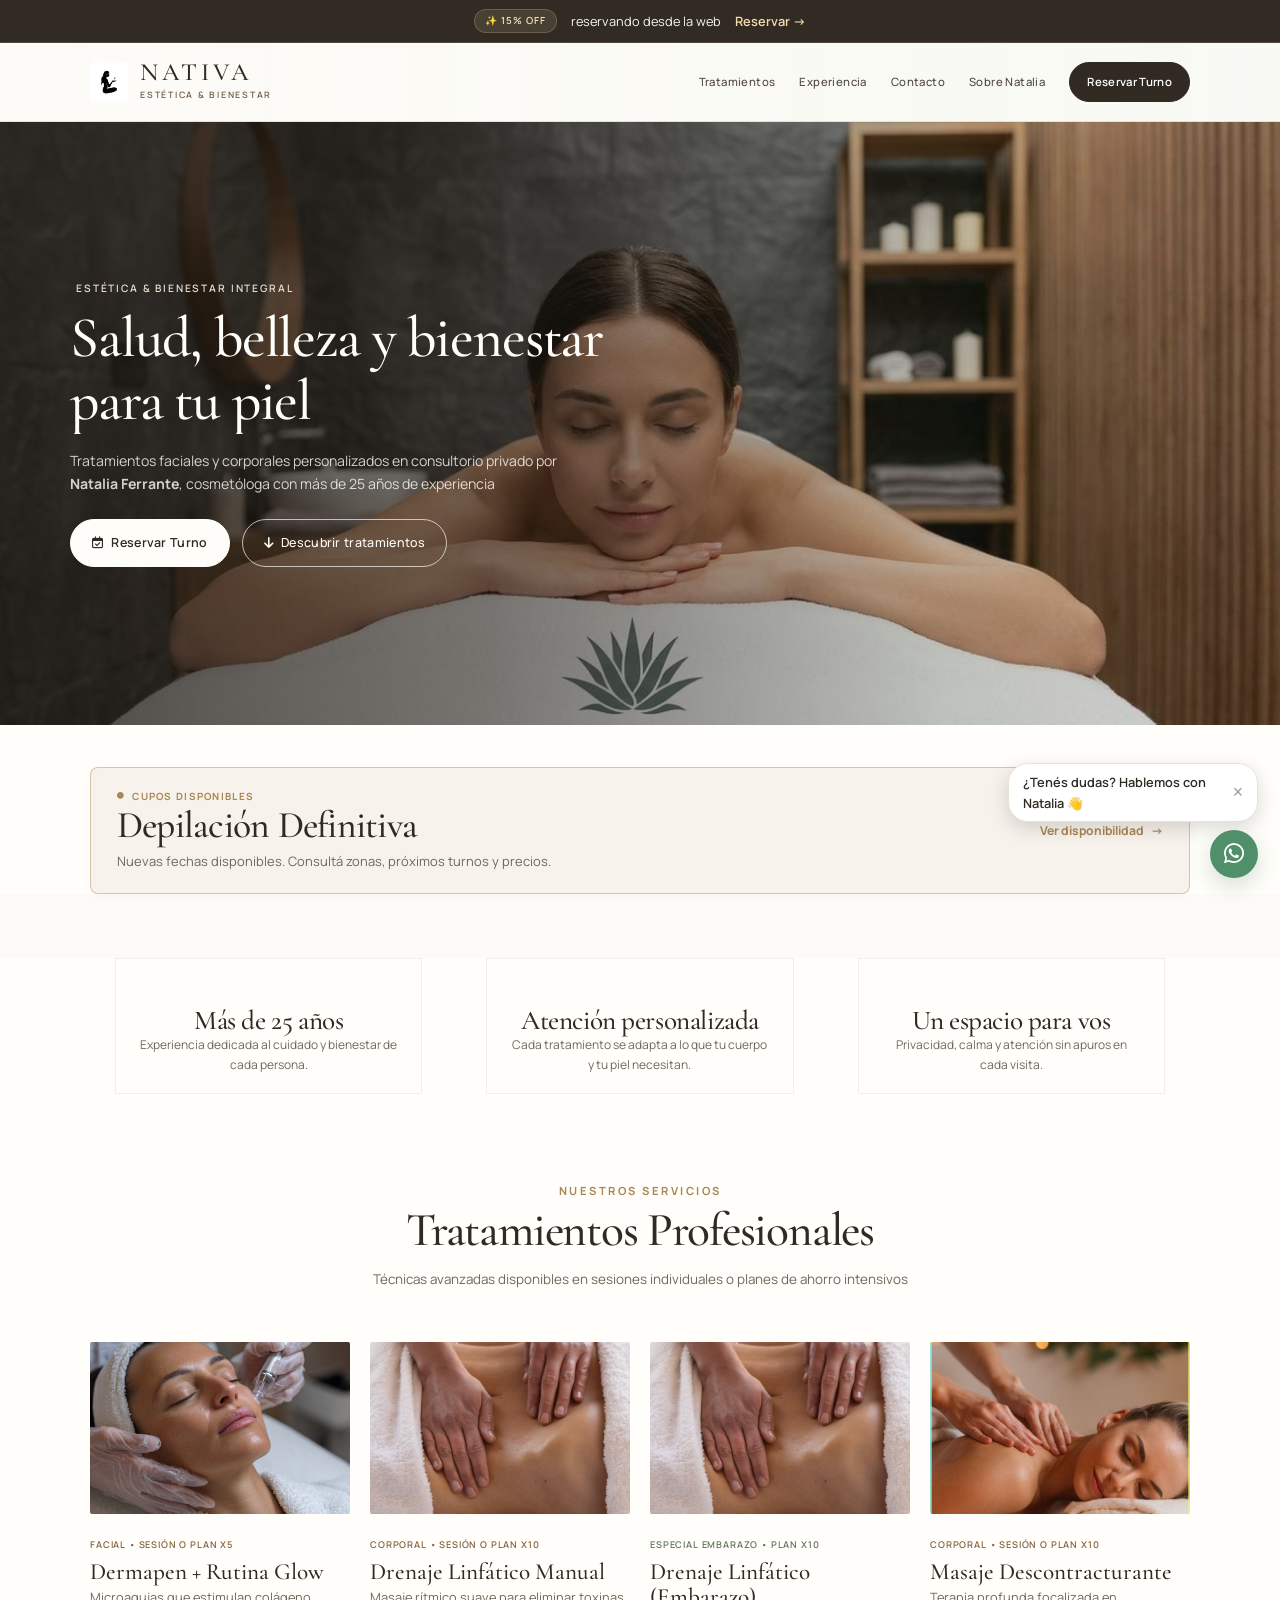
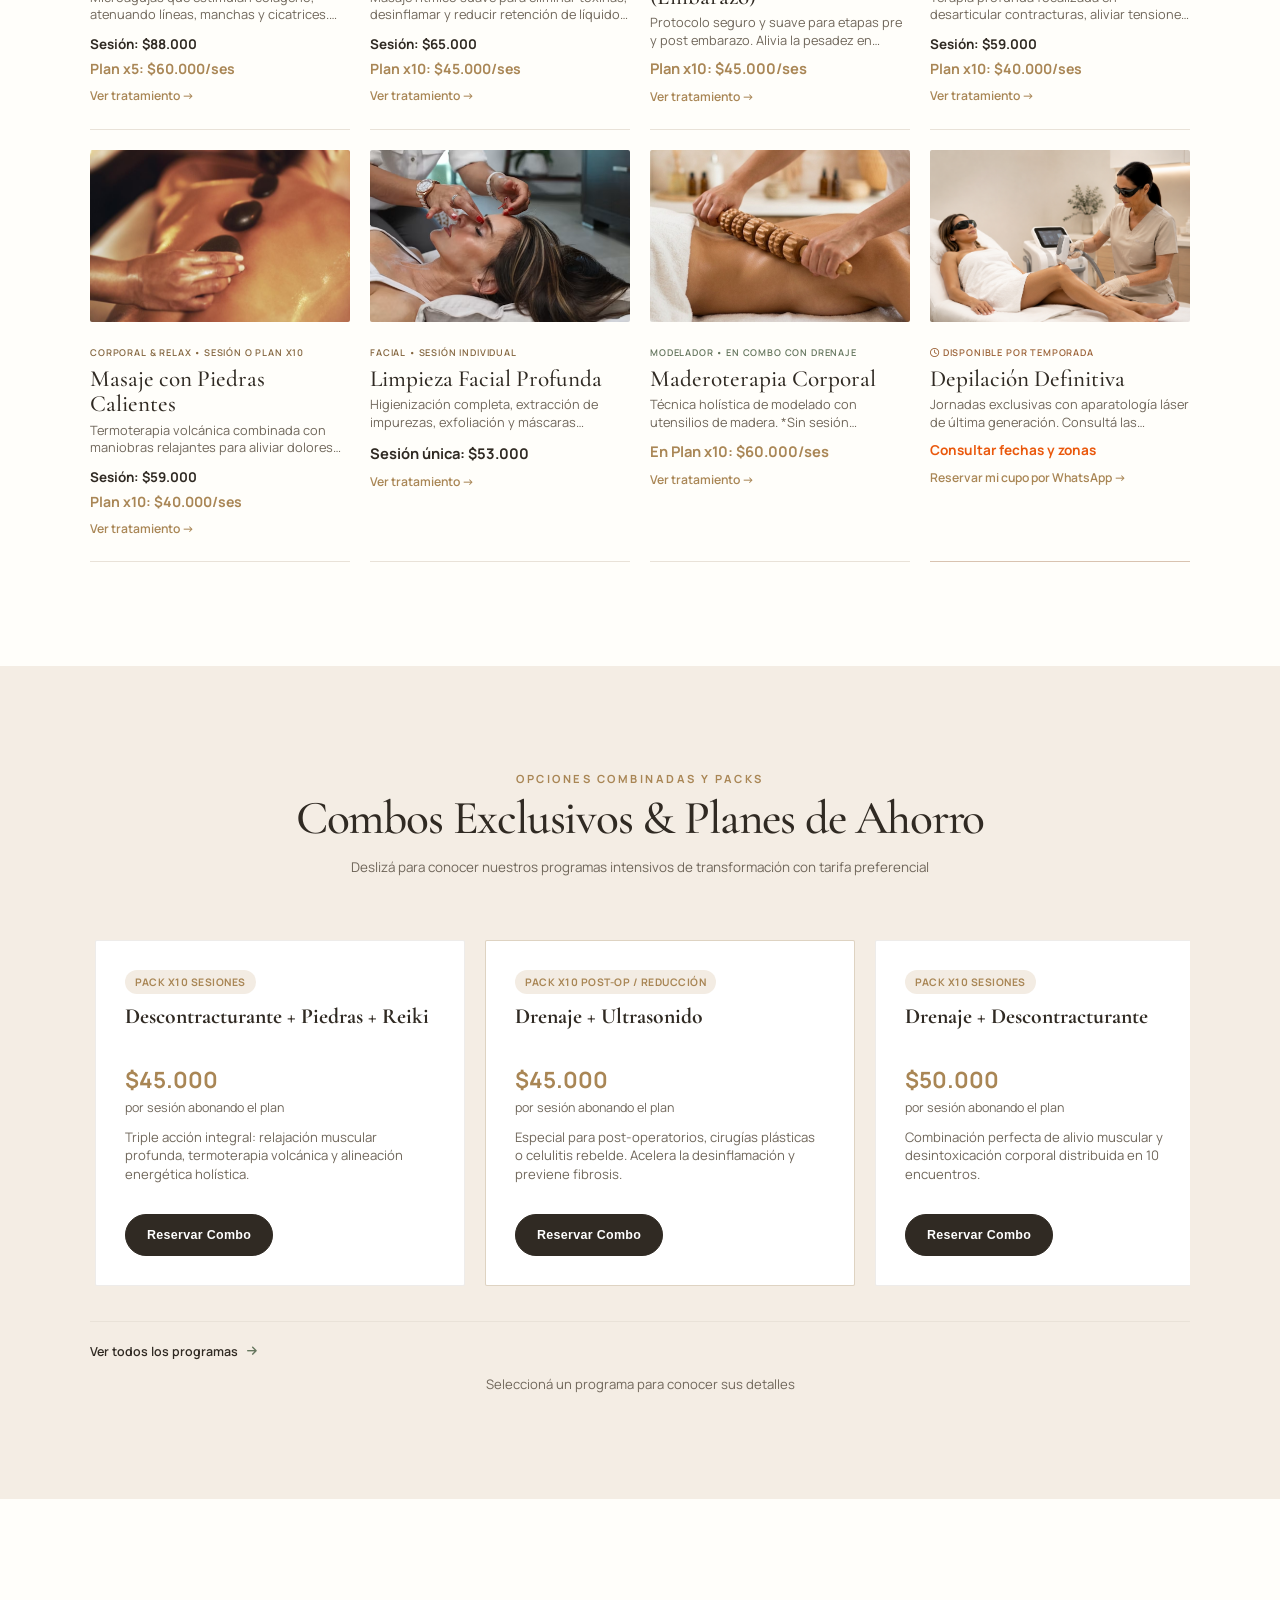
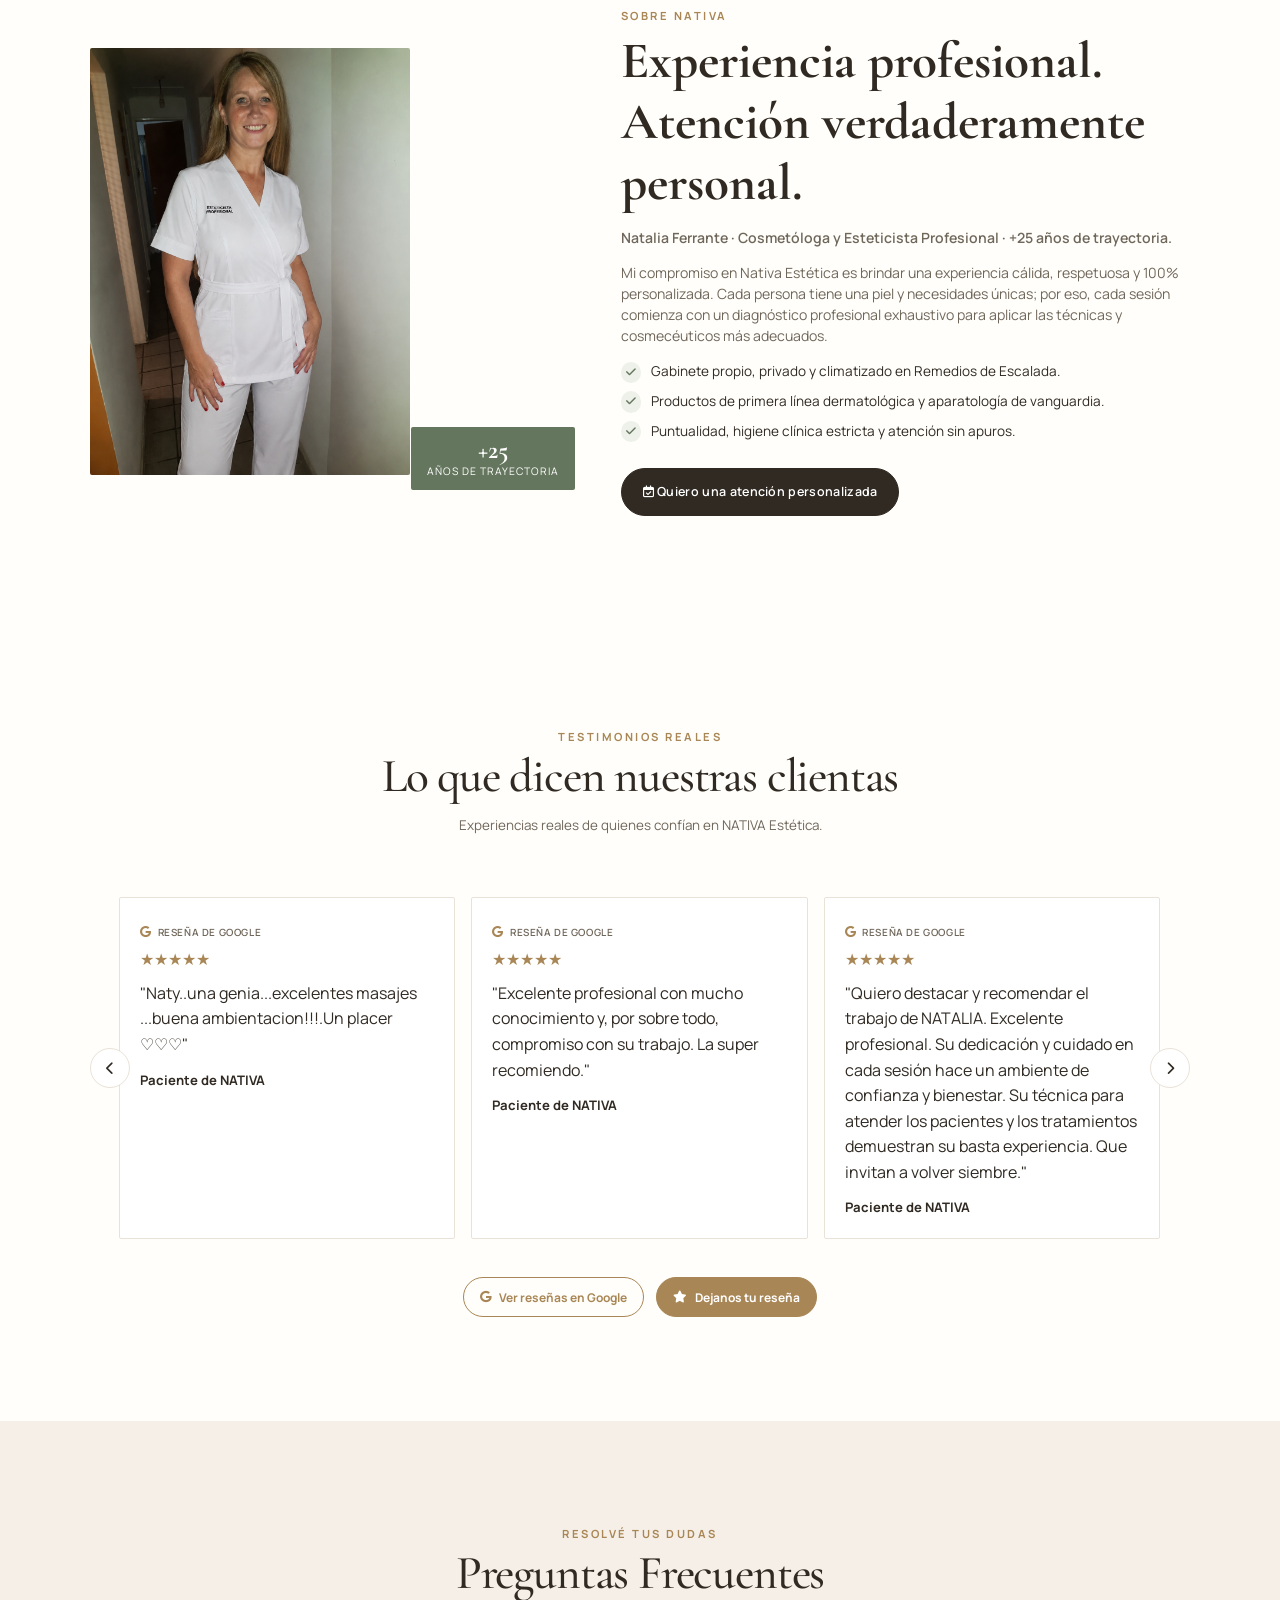
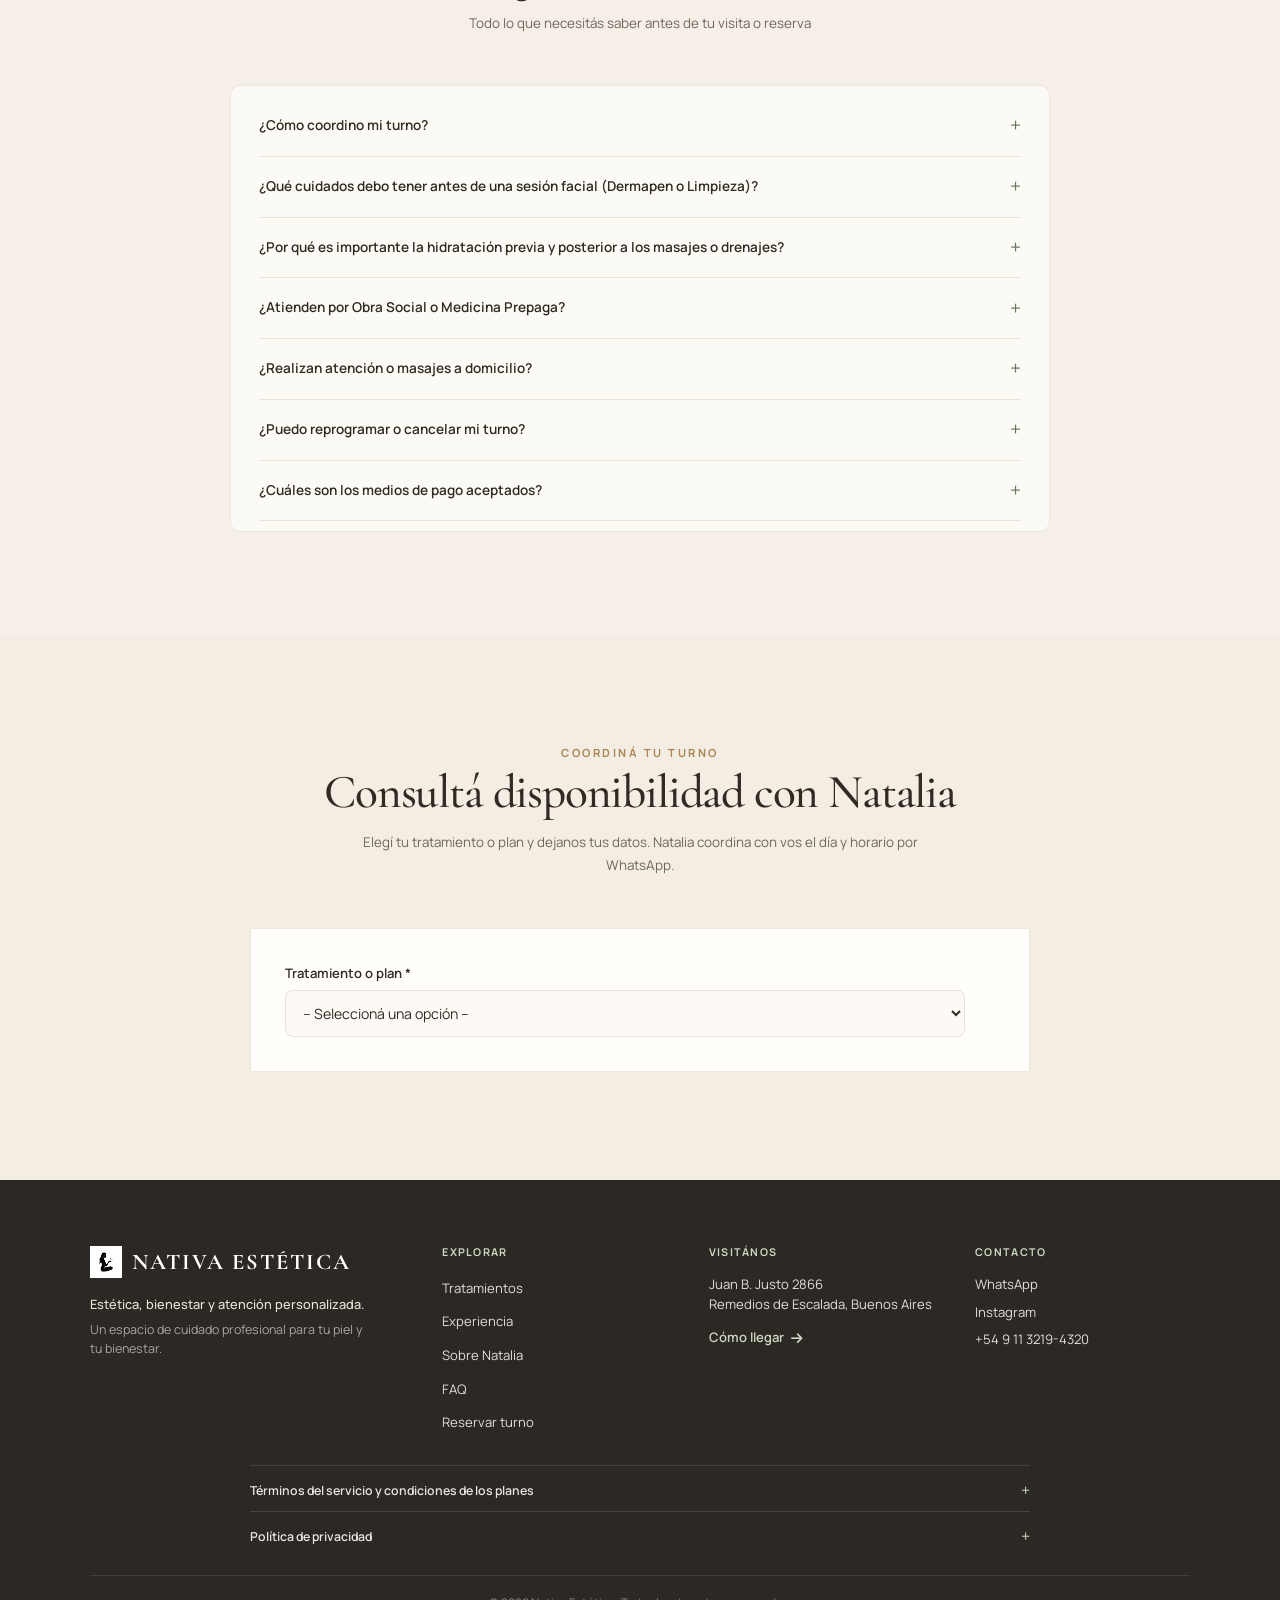
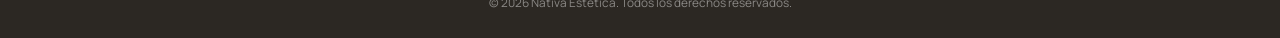
==== commit 083f1427: "Fix Nativa local SEO and Google Maps data" ====
--- a/index.html
+++ b/index.html
@@ -15,9 +15,9 @@
 
     <!-- GEOLOCALIZACIÓN LOCAL (LANÚS / ZONA SUR) -->
     <meta name="geo.region" content="AR-B">
-    <meta name="geo.placename" content="Remedios de Escalada, Partido de Lanús, Buenos Aires">
-    <meta name="geo.position" content="-34.7275;-58.3989">
-    <meta name="ICBM" content="-34.7275, -58.3989">
+    <meta name="geo.placename" content="Remedios de Escalada, Buenos Aires">
+    <meta name="geo.position" content="-34.72309821304412;-58.39046052462956">
+    <meta name="ICBM" content="-34.72309821304412, -58.39046052462956">
 
     <!-- OPEN GRAPH / SOCIAL -->
     <meta property="og:type" content="website">
@@ -47,16 +47,16 @@
       "telephone": "+5491132194320",
       "address": {
         "@type": "PostalAddress",
-        "streetAddress": "Remedios de Escalada",
-        "addressLocality": "Lanús",
-        "addressRegion": "Buenos Aires",
-        "postalCode": "1826",
+        "streetAddress": "Juan B. Justo 2866",
+        "addressLocality": "Remedios de Escalada",
+        "addressRegion": "Buenos Aires",
+        "postalCode": "B1824",
         "addressCountry": "AR"
       },
       "geo": {
         "@type": "GeoCoordinates",
-        "latitude": -34.7275,
-        "longitude": -58.3989
+        "latitude": -34.72309821304412,
+        "longitude": -58.39046052462956
       },
       "openingHoursSpecification": [
         {
@@ -74,7 +74,8 @@
       ],
       "priceRange": "$$$",
       "sameAs": [
-        "https://www.instagram.com/drenajelinfatico_escalada"
+        "https://www.instagram.com/drenajelinfatico_escalada",
+        "https://maps.app.goo.gl/KQAyKdvU9sepB45LA"
       ]
     }
     </script>
@@ -979,8 +980,8 @@
                 <!-- Ubicación -->
                 <div class="footer-col">
                     <h4 class="footer-col-title">Visitános</h4>
-                    <a href="https://share.google/nbRCY0ZRLrOKKaK79" target="_blank" rel="noopener noreferrer" class="footer-map-link">Remedios de Escalada,<br>Partido de Lanús, Buenos Aires</a>
-                    <a href="https://share.google/nbRCY0ZRLrOKKaK79" target="_blank" rel="noopener noreferrer" class="footer-text-link">Cómo llegar <i class="fa-solid fa-arrow-right" aria-hidden="true"></i></a>
+                    <a href="https://maps.app.goo.gl/KQAyKdvU9sepB45LA" target="_blank" rel="noopener noreferrer" class="footer-map-link">Juan B. Justo 2866<br>Remedios de Escalada, Buenos Aires</a>
+                    <a href="https://maps.app.goo.gl/KQAyKdvU9sepB45LA" target="_blank" rel="noopener noreferrer" class="footer-text-link">Cómo llegar <i class="fa-solid fa-arrow-right" aria-hidden="true"></i></a>
                 </div>
 
                 <!-- Contacto -->
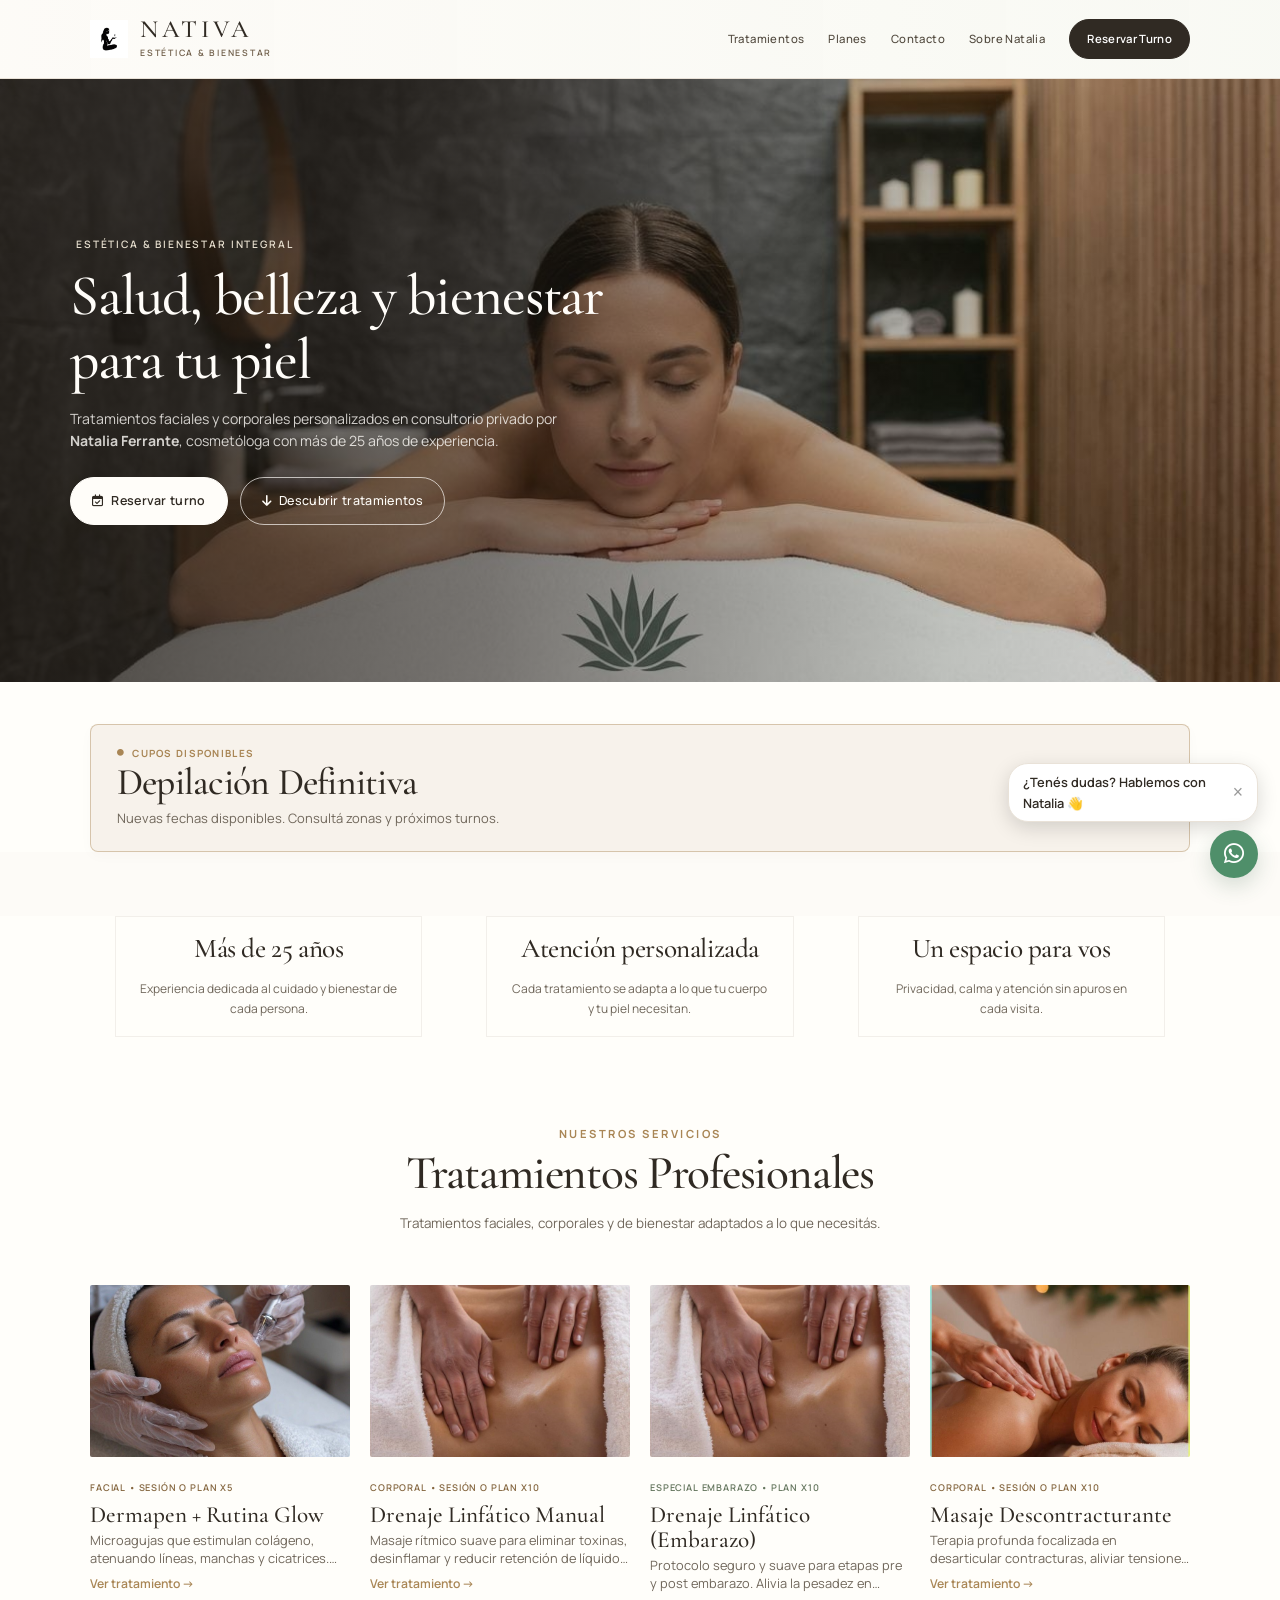
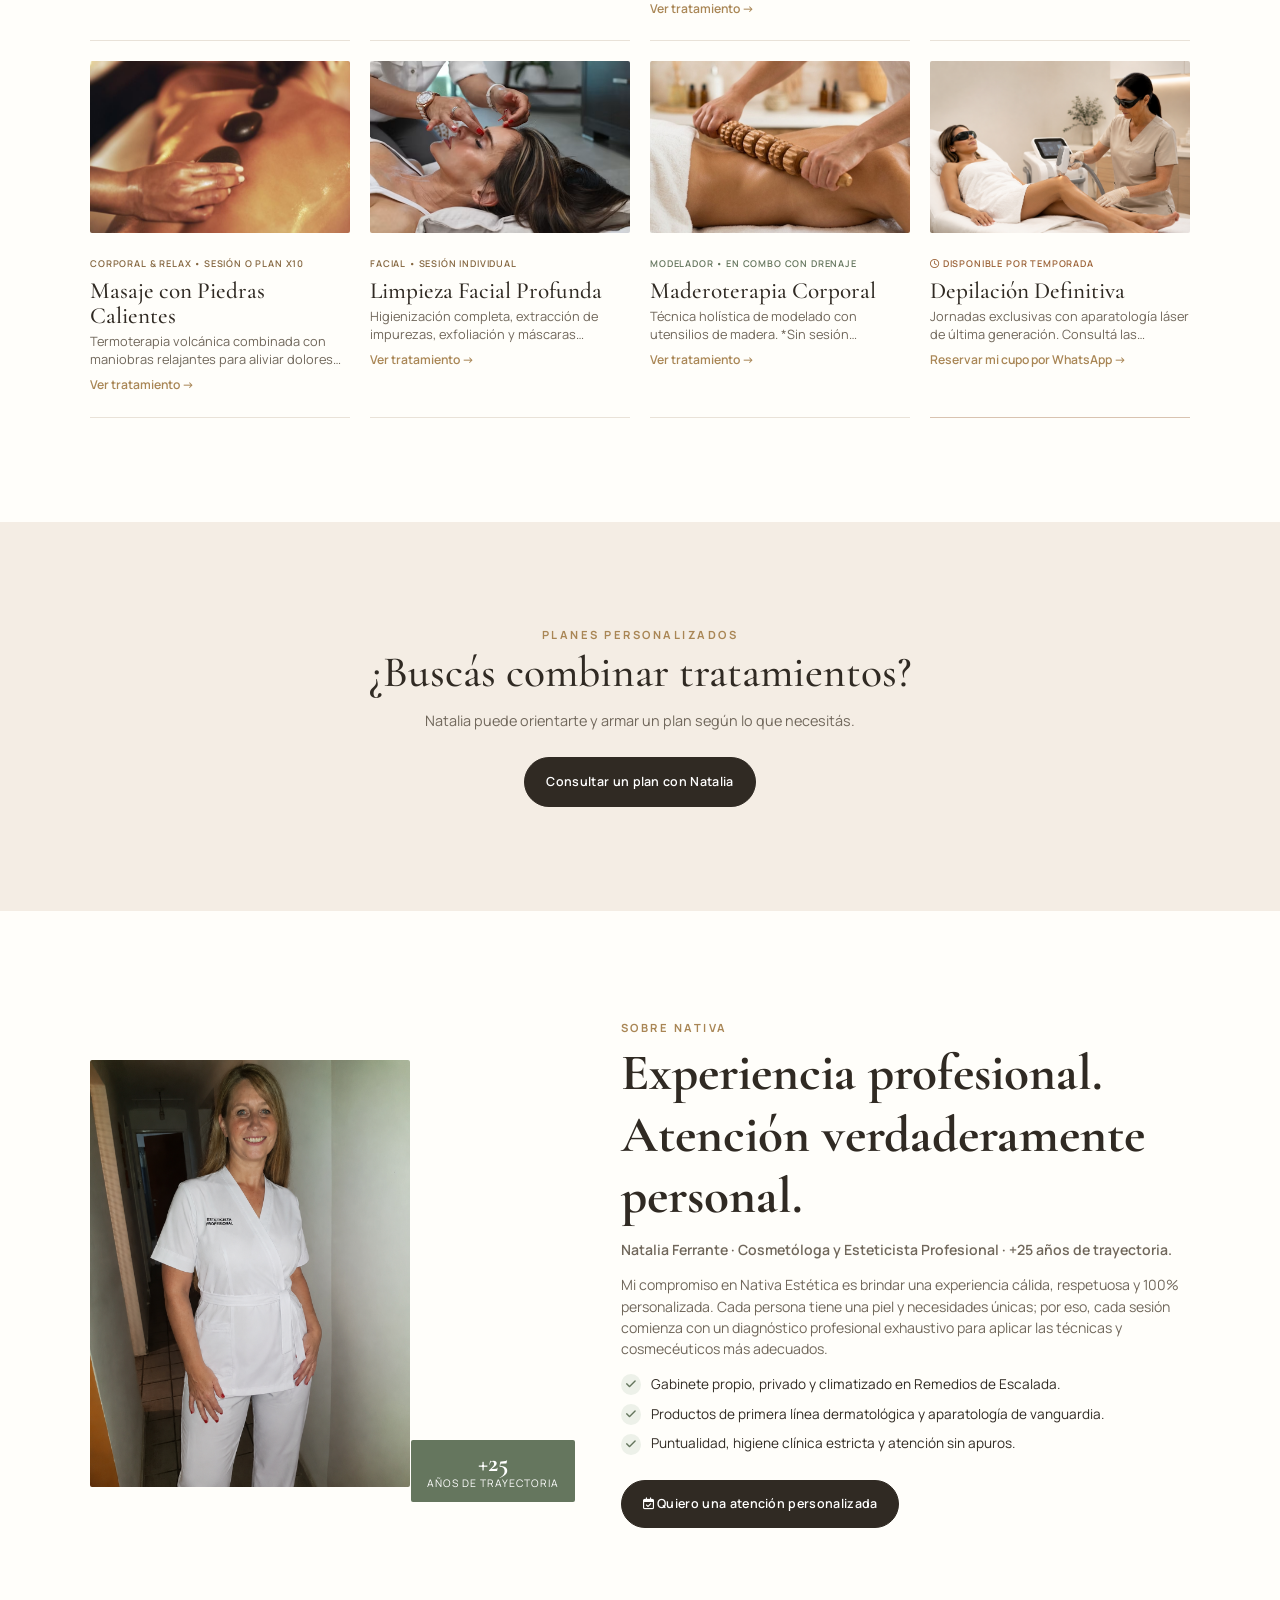
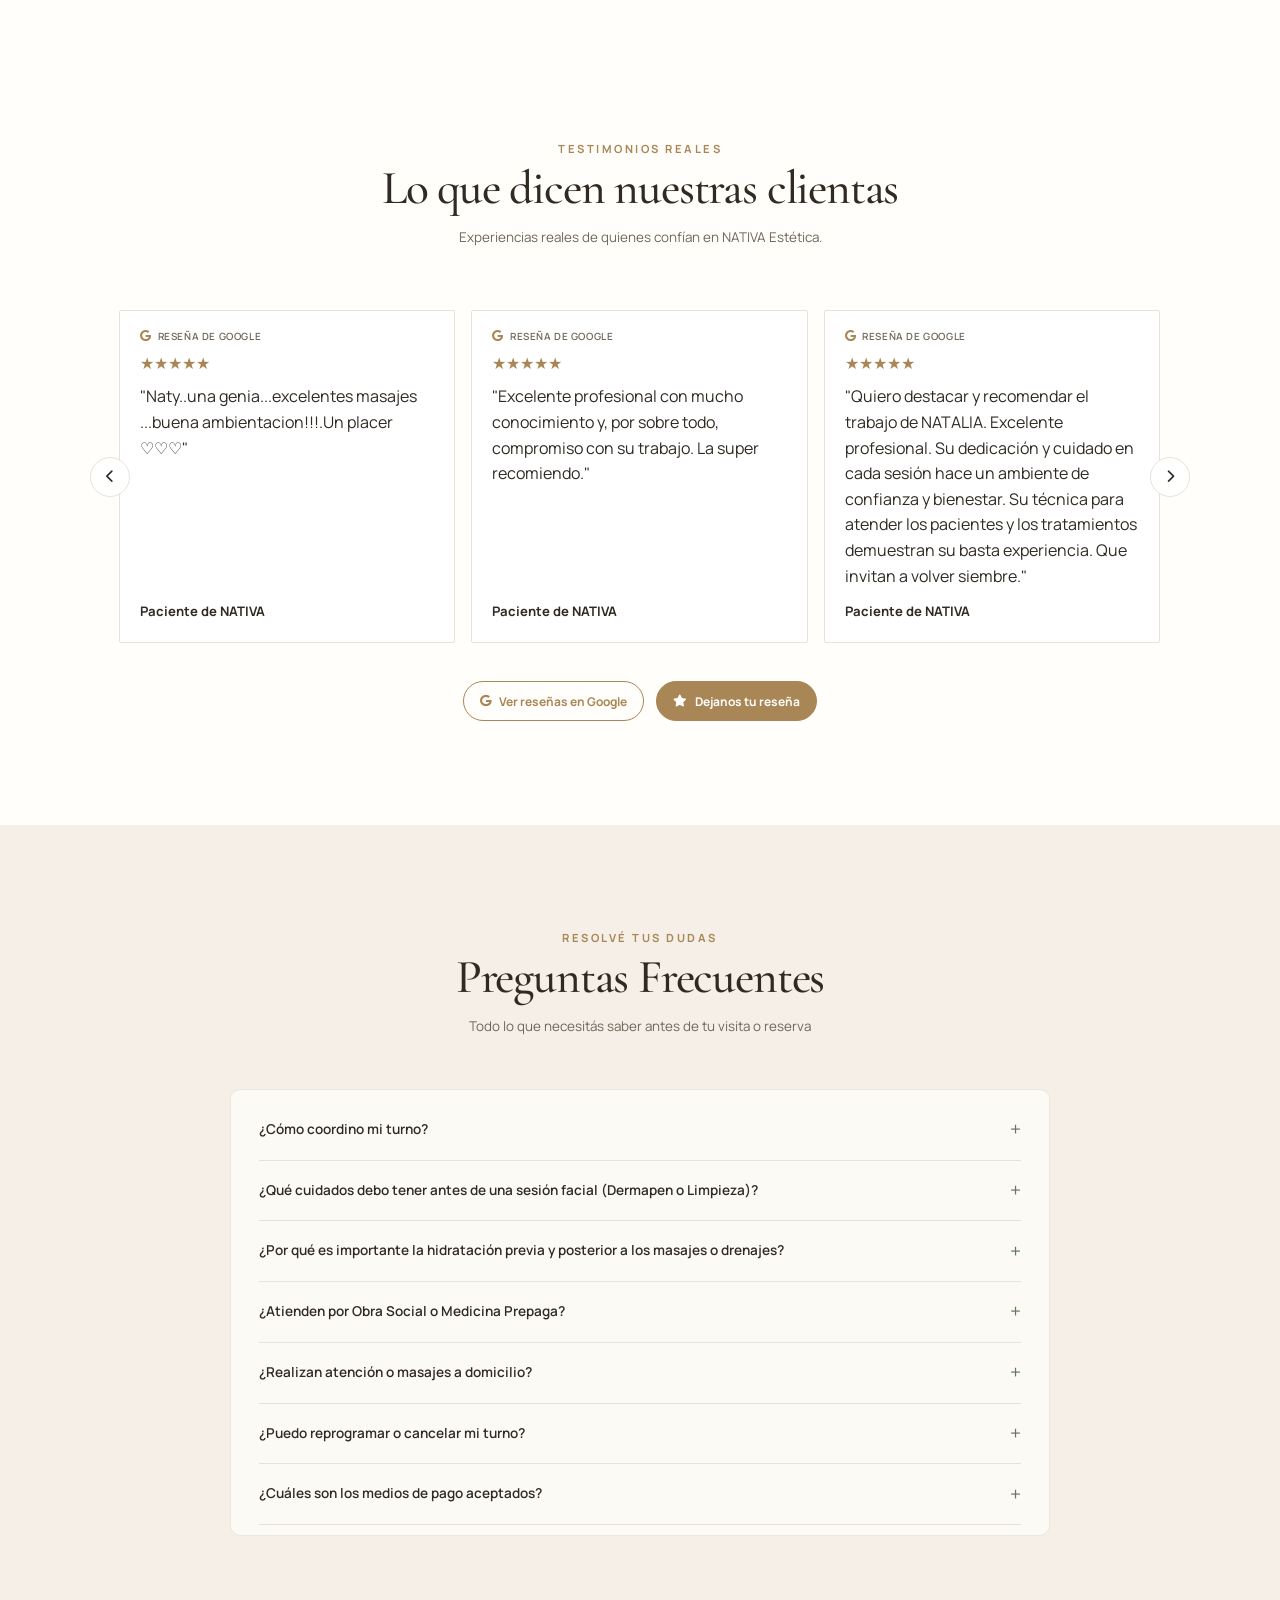
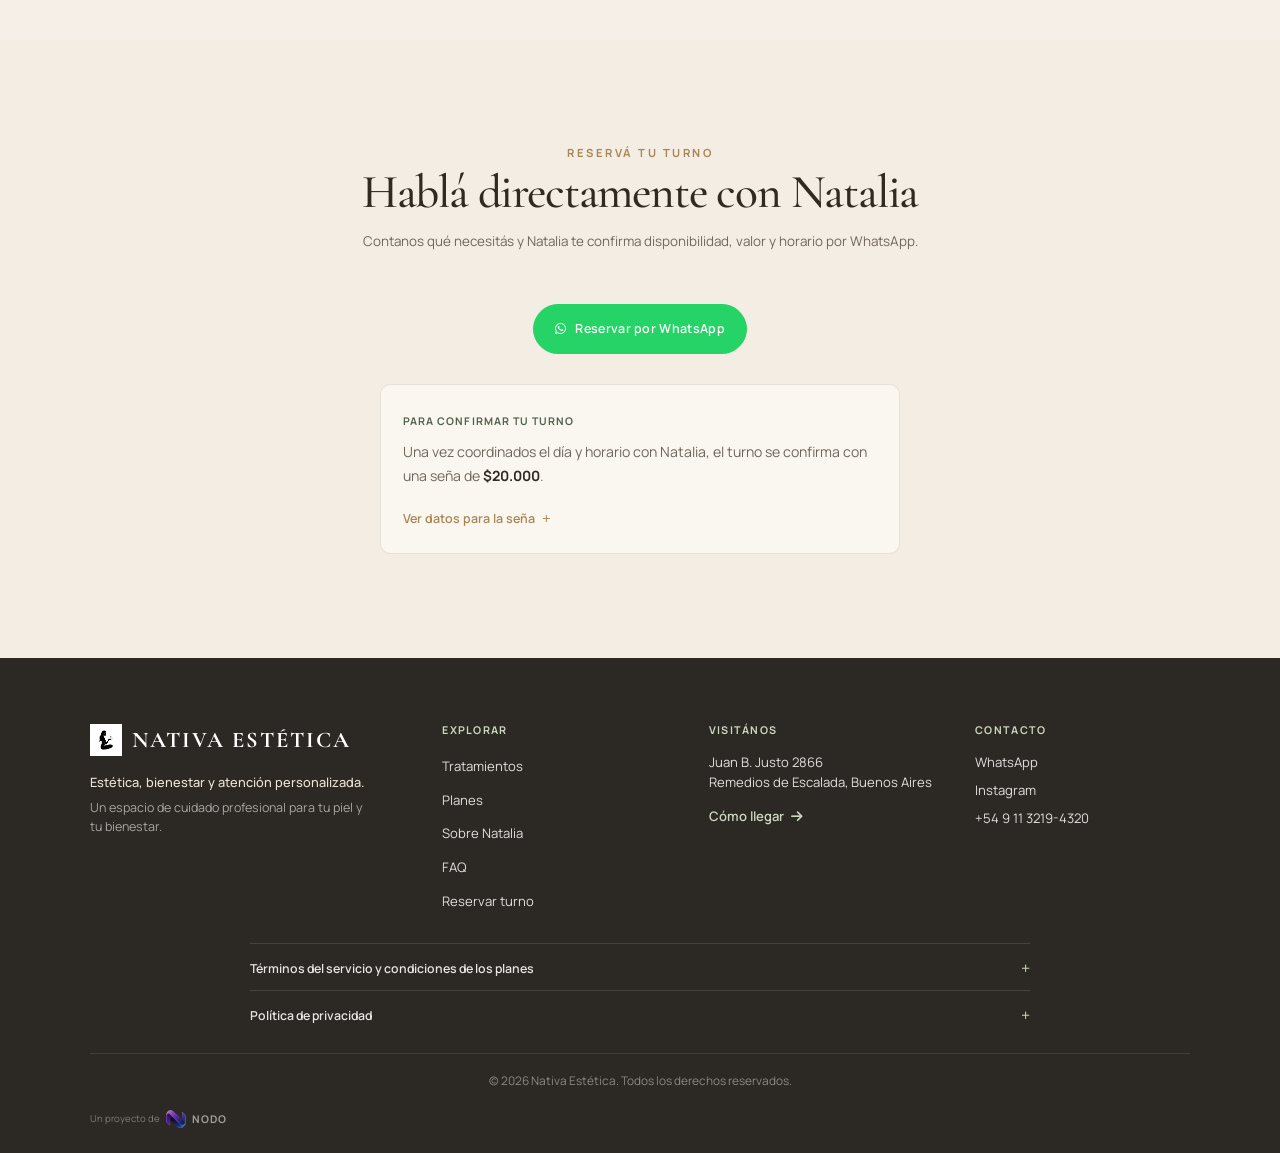
==== commit 8c4a2f73: "Simplify Nativa experience and finalize booking flow" ====
--- a/index.html
+++ b/index.html
@@ -91,15 +91,6 @@
 </head>
 <body>
 
-    <!-- 0. BARRA SUPERIOR PROMOCIONAL — INTERACTIVA / TAPPABLE -->
-    <aside class="promo-bar" id="promoBar" aria-label="Aviso promocional">
-        <div class="container promo-bar-content">
-            <span class="promo-badge">✨ 15% OFF</span>
-            <p class="promo-text" id="promoText">reservando desde la web</p>
-            <a href="#reserva" class="promo-link">Reservar →</a>
-        </div>
-    </aside>
-
     <!-- HEADER / NAVBAR -->
     <header class="header">
         <div class="container header-content">
@@ -118,7 +109,7 @@
             <nav class="nav" id="navMenu">
                 <a href="#inicio" class="nav-link nav-link-optional">Inicio</a>
                 <a href="#tratamientos" class="nav-link">Tratamientos</a>
-                <a href="#combos" class="nav-link">Experiencia</a>
+                <a href="#planes" class="nav-link">Planes</a>
                 <a href="#contacto" class="nav-link nav-link-contact">Contacto</a>
                 <a href="#quien-soy" class="nav-link nav-link-about">Sobre Natalia</a>
                 <a href="#antes-despues" class="nav-link nav-link-optional">Antes y Después</a>
@@ -146,18 +137,18 @@
         <div class="hero-overlay"></div>
         <div class="container hero-container">
             <div class="hero-content">
-                <span class="hero-badge"><i class="fa-solid fa-sparkles"></i> ESTÉTICA & BIENESTAR INTEGRAL</span>
-                <h1>Salud, belleza y bienestar para tu piel</h1>
-                <p class="hero-subtitle">
-                    Tratamientos faciales y corporales personalizados en consultorio privado por <strong>Natalia Ferrante</strong>, cosmetóloga con más de 25 años de experiencia
+                <span class="hero-badge"><i class="fa-solid fa-sparkles"></i> <span class="hero-copy-desktop">ESTÉTICA &amp; BIENESTAR INTEGRAL</span><span class="hero-copy-mobile">ESTÉTICA &amp; BIENESTAR</span></span>
+                <h1><span class="hero-copy-desktop">Salud, belleza y bienestar para tu piel</span><span class="hero-copy-mobile">Tratamientos para<br>sentirte y verte<br>mejor</span></h1>
+                <p class="hero-subtitle">
+                    <span class="hero-copy-desktop">Tratamientos faciales y corporales personalizados en consultorio privado por <strong>Natalia Ferrante</strong>, cosmetóloga con más de 25 años de experiencia.</span><span class="hero-copy-mobile">Atención personalizada por Natalia<br>Ferrante · Más de 25 años de experiencia.</span>
                 </p>
                 
                 <div class="hero-actions">
                     <a href="#reserva" class="btn-primary">
-                        <i class="fa-regular fa-calendar-check"></i> Reservar Turno
+                        <i class="fa-regular fa-calendar-check"></i> Reservar turno
                     </a>
                     <a href="#tratamientos" class="btn-secondary">
-                        <i class="fa-solid fa-arrow-down"></i> Descubrir tratamientos
+                        <i class="fa-solid fa-arrow-down"></i> <span class="hero-copy-desktop">Descubrir tratamientos</span><span class="hero-copy-mobile">Ver tratamientos</span>
                     </a>
                 </div>
             </div>
@@ -171,14 +162,14 @@
                 <div class="depilation-promo-content">
                     <span class="depilation-promo-eyebrow"><i class="fa-solid fa-circle" aria-hidden="true"></i> CUPOS DISPONIBLES</span>
                     <strong class="depilation-promo-title">Depilación Definitiva</strong>
-                    <p>Nuevas fechas disponibles. Consultá zonas, próximos turnos y precios.</p>
+                    <p>Nuevas fechas disponibles. Consultá zonas y próximos turnos.</p>
                 </div>
                 <span class="depilation-promo-cta">Ver disponibilidad <span aria-hidden="true">→</span></span>
             </a>
         </div>
     </section>
 
-    <!-- 2. TRATAMIENTOS (CATÁLOGO CON PRECIOS REALES) -->
+    <!-- 2. TRATAMIENTOS -->
     <section class="services-section" id="tratamientos">
         <div class="container">
             
@@ -201,7 +192,7 @@
             <div class="section-title-container">
                 <span class="subtitle">NUESTROS SERVICIOS</span>
                 <h2>Tratamientos Profesionales</h2>
-                <p class="section-desc">Técnicas avanzadas disponibles en sesiones individuales o planes de ahorro intensivos</p>
+                <p class="section-desc">Tratamientos faciales, corporales y de bienestar adaptados a lo que necesitás.</p>
             </div>
 
             <div class="services-grid">
@@ -215,12 +206,7 @@
                         <span class="card-badge">Facial • Sesión o Plan x5</span>
                         <h3>Dermapen + Rutina Glow</h3>
                         <p class="card-problem">Microagujas que estimulan colágeno, atenuando líneas, manchas y cicatrices. Con Vitamina C, ácido hialurónico y sérum. (1 vez/mes).</p>
-                        <div class="card-price-row">
-                            <del class="price-ref"></del>
-                            <span class="price-single">Sesión: $88.000</span>
-                            <span class="price-pack">Plan x5: $60.000/ses</span>
-                        </div>
-                        <span class="btn-card-more">Ver tratamiento &rarr;</span>
+                        <span class="btn-card-more">Ver tratamiento &rarr;</span>
                     </div>
                 </div>
 
@@ -233,12 +219,7 @@
                         <span class="card-badge">Corporal • Sesión o Plan x10</span>
                         <h3>Drenaje Linfático Manual</h3>
                         <p class="card-problem">Masaje rítmico suave para eliminar toxinas, desinflamar y reducir retención de líquidos. Ideal para edemas, celulitis y post-op.</p>
-                        <div class="card-price-row">
-                            <del class="price-ref"></del>
-                            <span class="price-single">Sesión: $65.000</span>
-                            <span class="price-pack">Plan x10: $45.000/ses</span>
-                        </div>
-                        <span class="btn-card-more">Ver tratamiento &rarr;</span>
+                        <span class="btn-card-more">Ver tratamiento &rarr;</span>
                     </div>
                 </div>
 
@@ -251,10 +232,7 @@
                         <span class="card-badge highlight-badge">Especial Embarazo • Plan x10</span>
                         <h3>Drenaje Linfático (Embarazo)</h3>
                         <p class="card-problem">Protocolo seguro y suave para etapas pre y post embarazo. Alivia la pesadez en piernas, deshincha tobillos y mejora el retorno venoso.</p>
-                        <div class="card-price-row">
-                            <span class="price-pack solo-pack">Plan x10: $45.000/ses</span>
-                        </div>
-                        <span class="btn-card-more">Ver tratamiento &rarr;</span>
+                        <span class="btn-card-more">Ver tratamiento &rarr;</span>
                     </div>
                 </div>
 
@@ -267,12 +245,7 @@
                         <span class="card-badge">Corporal • Sesión o Plan x10</span>
                         <h3>Masaje Descontracturante</h3>
                         <p class="card-problem">Terapia profunda focalizada en desarticular contracturas, aliviar tensiones en espalda, cuello y fatiga muscular diaria.</p>
-                        <div class="card-price-row">
-                            <del class="price-ref"></del>
-                            <span class="price-single">Sesión: $59.000</span>
-                            <span class="price-pack">Plan x10: $40.000/ses</span>
-                        </div>
-                        <span class="btn-card-more">Ver tratamiento &rarr;</span>
+                        <span class="btn-card-more">Ver tratamiento &rarr;</span>
                     </div>
                 </div>
 
@@ -285,12 +258,7 @@
                         <span class="card-badge">Corporal & Relax • Sesión o Plan x10</span>
                         <h3>Masaje con Piedras Calientes</h3>
                         <p class="card-problem">Termoterapia volcánica combinada con maniobras relajantes para aliviar dolores profundos, estrés y restablecer el balance bioenergético.</p>
-                        <div class="card-price-row">
-                            <del class="price-ref"></del>
-                            <span class="price-single">Sesión: $59.000</span>
-                            <span class="price-pack">Plan x10: $40.000/ses</span>
-                        </div>
-                        <span class="btn-card-more">Ver tratamiento &rarr;</span>
+                        <span class="btn-card-more">Ver tratamiento &rarr;</span>
                     </div>
                 </div>
 
@@ -303,11 +271,7 @@
                         <span class="card-badge">Facial • Sesión Individual</span>
                         <h3>Limpieza Facial Profunda</h3>
                         <p class="card-problem">Higienización completa, extracción de impurezas, exfoliación y máscaras descongestivas nutritivas según tu biotipo. (1 vez/mes).</p>
-                        <div class="card-price-row">
-                            <del class="price-ref"></del>
-                            <span class="price-single solo-single">Sesión única: $53.000</span>
-                        </div>
-                        <span class="btn-card-more">Ver tratamiento &rarr;</span>
+                        <span class="btn-card-more">Ver tratamiento &rarr;</span>
                     </div>
                 </div>
 
@@ -320,10 +284,7 @@
                         <span class="card-badge highlight-badge">Modelador • En Combo con Drenaje</span>
                         <h3>Maderoterapia Corporal</h3>
                         <p class="card-problem">Técnica holística de modelado con utensilios de madera. *Sin sesión individual: se realiza en combo con Drenaje x10 (2 veces/sem).*</p>
-                        <div class="card-price-row">
-                            <span class="price-pack solo-pack">En Plan x10: $60.000/ses</span>
-                        </div>
-                        <span class="btn-card-more">Ver tratamiento &rarr;</span>
+                        <span class="btn-card-more">Ver tratamiento &rarr;</span>
                     </div>
                 </div>
 
@@ -336,10 +297,7 @@
                         <span class="card-badge seasonal-badge"><i class="fa-regular fa-clock"></i> Disponible por Temporada</span>
                         <h3>Depilación Definitiva</h3>
                         <p class="card-problem">Jornadas exclusivas con aparatología láser de última generación. Consultá las próximas fechas disponibles de atención.</p>
-                        <div class="card-price-row">
-                            <span class="price-seasonal">Consultar fechas y zonas</span>
-                        </div>
-                        <a class="btn-card-more depilation-whatsapp-direct" href="https://wa.me/5491132194320?text=Hola%20Natalia%2C%20vi%20la%20publicaci%C3%B3n%20de%20Depilaci%C3%B3n%20Definitiva%20y%20quer%C3%ADa%20consultar%20por%20disponibilidad%2C%20turnos%20y%20precios" target="_blank" rel="noopener noreferrer">Reservar mi cupo por WhatsApp &rarr;</a>
+                        <a class="btn-card-more depilation-whatsapp-direct" href="https://wa.me/5491132194320?text=Hola%20Natalia%20%F0%9F%91%8B%0AVi%20tu%20web%20y%20quisiera%20consultar%20por%20Depilaci%C3%B3n%20Definitiva.%0A%0A%C2%BFMe%20cont%C3%A1s%20las%20pr%C3%B3ximas%20fechas%20y%20horarios%20disponibles%3F%0A%0AUna%20vez%20coordinados%20el%20d%C3%ADa%20y%20horario%2C%20el%20turno%20se%20confirma%20con%20una%20se%C3%B1a%20de%20%2420.000." target="_blank" rel="noopener noreferrer">Reservar mi cupo por WhatsApp &rarr;</a>
                     </div>
                 </div>
 
@@ -347,101 +305,15 @@
         </div>
     </section>
 
-    <!-- 3. COMBOS EXCLUSIVOS & PACKS -->
-    <section class="services-section combos-section" id="combos">
-        <div class="container">
-            <div class="section-title-container">
-                <span class="subtitle">OPCIONES COMBINADAS Y PACKS</span>
-                <h2>Combos Exclusivos & Planes de Ahorro</h2>
-                <p class="section-desc">Deslizá para conocer nuestros programas intensivos de transformación con tarifa preferencial</p>
-            </div>
-            
-            <!-- Carrusel / Slider Horizontal de Combos -->
-            <div class="combos-grid">
-                
-                <!-- Combo 1: Descontracturante + Piedras + Reiki -->
-                <div class="combo-card" data-id="combo-descontracturante-piedras-reiki">
-                    <div class="combo-badge">Pack x10 Sesiones</div>
-                    <h3 class="combo-title">Descontracturante + Piedras + Reiki</h3>
-                    <div class="combo-price">$45.000 <small>por sesión abonando el plan</small></div>
-                    <p class="combo-desc">Triple acción integral: relajación muscular profunda, termoterapia volcánica y alineación energética holística.</p>
-                    <div class="card-actions">
-                        <button class="btn-primary select-combo-btn" data-service="Combo: Descontracturante + Piedras + Reiki x10">Reservar Combo</button>
-                    </div>
-                </div>
-
-                <!-- Combo 2: Drenaje + Ultrasonido -->
-                <div class="combo-card combo-featured" data-id="combo-drenaje-ultrasonido">
-                    <div class="combo-badge">Pack x10 Post-Op / Reducción</div>
-                    <h3 class="combo-title">Drenaje + Ultrasonido</h3>
-                    <div class="combo-price">$45.000 <small>por sesión abonando el plan</small></div>
-                    <p class="combo-desc">Especial para post-operatorios, cirugías plásticas o celulitis rebelde. Acelera la desinflamación y previene fibrosis.</p>
-                    <div class="card-actions">
-                        <button class="btn-primary select-combo-btn" data-service="Combo: Drenaje + Ultrasonido x10">Reservar Combo</button>
-                    </div>
-                </div>
-
-                <!-- Combo 3: Drenaje + Descontracturante -->
-                <div class="combo-card" data-id="combo-drenaje-descontracturante">
-                    <div class="combo-badge">Pack x10 Sesiones</div>
-                    <h3 class="combo-title">Drenaje + Descontracturante</h3>
-                    <div class="combo-price">$50.000 <small>por sesión abonando el plan</small></div>
-                    <p class="combo-desc">Combinación perfecta de alivio muscular y desintoxicación corporal distribuida en 10 encuentros.</p>
-                    <div class="card-actions">
-                        <button class="btn-primary select-combo-btn" data-service="Combo: Drenaje + Descontracturante x10">Reservar Combo</button>
-                    </div>
-                </div>
-
-            </div>
-
-            <details class="combos-more">
-                <summary>Ver todos los programas <i class="fa-solid fa-arrow-right" aria-hidden="true"></i></summary>
-                <div class="combos-more-content">
-                    <div class="combos-grid combos-grid-more">
-
-                <!-- Combo 4: Maderoterapia + Drenaje -->
-                <div class="combo-card" data-id="combo-maderoterapia-drenaje">
-                    <div class="combo-badge">Pack Modelador x10 (2 veces/sem)</div>
-                    <h3 class="combo-title">Maderoterapia + Drenaje</h3>
-                    <div class="combo-price">$60.000 <small>por sesión abonando el plan</small></div>
-                    <p class="combo-desc">Protocolo intensivo reductor para tonificar tejidos, remodelar el contorno y eliminar adiposidad localizada.</p>
-                    <div class="card-actions">
-                        <button class="btn-primary select-combo-btn" data-service="Combo: Maderoterapia + Drenaje x10">Reservar Combo</button>
-                    </div>
-                </div>
-
-                <!-- Combo 5: Reflexología Manos + Pies -->
-                <div class="combo-card" data-id="combo-reflexologia">
-                    <div class="combo-badge">Pack x5 Sesiones (1 Hora)</div>
-                    <h3 class="combo-title">Reflexología Manos + Pies</h3>
-                    <div class="combo-price">$30.000 <small>por sesión abonando el plan x5</small></div>
-                    <p class="combo-desc">Sesión completa de 60 minutos de estímulo en puntos reflejos para reducir estrés, fatiga y activar la circulación.</p>
-                    <div class="card-actions">
-                        <button class="btn-primary select-combo-btn" data-service="Combo: Reflexología Manos + Pies x5">Reservar Combo</button>
-                    </div>
-                </div>
-
-                <!-- Combo 6: Masajes Deportivos (Apto Obra Social) -->
-                <div class="combo-card" data-id="combo-deportivos">
-                    <div class="combo-badge highlight-badge"><i class="fa-solid fa-file-medical"></i> Apto Reintegro Obra Social</div>
-                    <h3 class="combo-title">Masajes Deportivos</h3>
-                    <div class="combo-price">$40.000 <small>por sesión abonando el plan x10</small></div>
-                    <p class="combo-desc">Descarga y recuperación física intensiva. *Único servicio con opción de consulta y factura para reintegro de obra social.*</p>
-                    <div class="card-actions">
-                        <button class="btn-primary select-combo-btn" data-service="Combo: Masajes Deportivos x10">Reservar Combo</button>
-                    </div>
-                </div>
-
-                    </div>
-                </div>
-            </details>
-
-            <!-- Indicador visual de swipe en móviles -->
-            <div class="swipe-hint">
-                <span>Seleccioná un programa para conocer sus detalles</span>
-            </div>
-        </div>
-    </section>
+    <!-- 3. PLANES PERSONALIZADOS -->
+    <section class="plans-section" id="planes">
+        <div class="container plans-container">
+            <span class="subtitle">PLANES PERSONALIZADOS</span>
+            <h2>¿Buscás combinar tratamientos?</h2>
+            <p>Natalia puede orientarte y armar un plan según lo que necesitás.</p>
+            <a class="btn-primary plans-cta" href="https://wa.me/5491132194320?text=Hola%20Natalia%20%F0%9F%91%8B%0AVi%20los%20tratamientos%20en%20la%20web%20y%20quisiera%20consultarte%20por%20un%20plan%20personalizado.%20%C2%BFMe%20orient%C3%A1s%20seg%C3%BAn%20lo%20que%20necesito%3F" target="_blank" rel="noopener noreferrer">Consultar un plan con Natalia</a>
+        </div>
+    </section>
 
     <!-- 6. ANTES Y DESPUÉS (GALERÍA DE RESULTADOS) -->
     <section class="before-after-section" id="antes-despues">
@@ -625,38 +497,7 @@
                         <div class="testimonial-author"><strong>Paciente de NATIVA</strong></div>
                     </div>
 
-                    <!-- Testimonios de pacientes de NATIVA -->
-                    <div class="testimonial-card">
-                        <div class="stars">★★★★★</div>
-                        <p>"La atención de Natalia es impecable. Me hice una limpieza facial profunda y la piel me quedó radiante y suave desde el primer minuto."</p>
-                        <div class="testimonial-author"><strong>Patricia L.</strong><span>Cliente satisfecha • Remedios de Escalada</span></div>
-                    </div>
-
-                    <div class="testimonial-card">
-                        <div class="stars">★★★★★</div>
-                        <p>"Excelente sesión de masajes descontracturantes. Tenía mucha tensión acumulada en la espalda y salí completamente renovado."</p>
-                        <div class="testimonial-author"><strong>Fernando M.</strong><span>Cliente satisfecho • Lanús</span></div>
-                    </div>
-
-                    <div class="testimonial-card">
-                        <div class="stars">★★★★★</div>
-                        <p>"El ambiente es súper limpio, ordenado y tranquilo. Las sesiones de drenaje linfático son un antes y un después para mis piernas."</p>
-                        <div class="testimonial-author"><strong>Nancy G.</strong><span>Cliente satisfecha • Banfield</span></div>
-                    </div>
-
-                    <div class="testimonial-card">
-                        <div class="stars">★★★★★</div>
-                        <p>"Hice el plan de Dermapen para atenuar marquitas y los resultados son increíbles. Natalia te explica cada paso con mucha dedicación."</p>
-                        <div class="testimonial-author"><strong>Romina S.</strong><span>Cliente satisfecha • Lomas de Zamora</span></div>
-                    </div>
-
-                    <div class="testimonial-card">
-                        <div class="stars">★★★★★</div>
-                        <p>"Un espacio ideal para desconectar del estrés. Salí de la sesión de piedras calientes sintiéndome como nueva. ¡Súper recomendable!"</p>
-                        <div class="testimonial-author"><strong>Sandra B.</strong><span>Cliente satisfecha • Escalada</span></div>
-                    </div>
-
-                </div>
+                </div>
 
                 <button class="carousel-arrow right-arrow" id="nextReviewBtn" aria-label="Siguiente reseña"><i class="fa-solid fa-chevron-right"></i></button>
             </div>
@@ -693,7 +534,7 @@
                     </div>
                     <div class="faq-answer-wrapper">
                         <div class="faq-answer">
-                            Elegís tu tratamiento o plan, dejás tus datos y Natalia coordina con vos el día y horario por WhatsApp. Una vez definido el espacio, se solicita una seña de $20.000 vía transferencia (Alias: <strong>natali1977</strong>).
+                            Escribile a Natalia por WhatsApp para contarle qué necesitás y coordinar día y horario. Una vez definido el espacio, el turno se confirma con una seña de $20.000 vía transferencia (Alias: <strong>natali1977</strong>).
                         </div>
                     </div>
                 </div>
@@ -781,115 +622,43 @@
         </div>
     </section>
 
-    <!-- 10. CONSULTA DE DISPONIBILIDAD -->
-    <section id="reserva" class="booking-section">
-        <div class="container">
-            <div class="section-title-container">
-                <span class="subtitle">COORDINÁ TU TURNO</span>
-                <h2>Consultá disponibilidad con Natalia</h2>
-                <p class="section-desc">Elegí tu tratamiento o plan y dejanos tus datos. Natalia coordina con vos el día y horario por WhatsApp.</p>
-            </div>
-
-            <div class="booking-wrapper consultation-wrapper">
-                <form id="consultationForm" class="consultation-form" novalidate>
-                    <div class="form-group booking-service-field">
-                        <label for="selectService">Tratamiento o plan *</label>
-                        <select id="selectService" class="form-control">
-                            <option value="" disabled selected>-- Seleccioná una opción --</option>
-
-                            <!-- TRATAMIENTOS INDIVIDUALES Y PLANES -->
-                            <optgroup label="Dermapen + Rutina Glow">
-                                <option value="Dermapen + Rutina Skincare Glow — 1 Sesión">Dermapen + Rutina Skincare Glow — 1 Sesión ($88.000)</option>
-                                <option value="Dermapen + Rutina Skincare Glow — Plan x5">Dermapen + Rutina Skincare Glow — Plan x5 ($60.000/ses)</option>
-                            </optgroup>
-
-                            <optgroup label="Drenaje Linfático Manual">
-                                <option value="Drenaje Linfático Manual — 1 Sesión">Drenaje Linfático Manual — 1 Sesión ($65.000)</option>
-                                <option value="Drenaje Linfático Manual — Plan x10">Drenaje Linfático Manual — Plan x10 ($45.000/ses)</option>
-                                <option value="Drenaje Linfático Embarazo — Plan x10">Drenaje Linfático Embarazo — Plan x10 ($45.000/ses)</option>
-                            </optgroup>
-
-                            <optgroup label="Masaje Descontracturante">
-                                <option value="Masaje Descontracturante — 1 Sesión">Masaje Descontracturante — 1 Sesión ($59.000)</option>
-                                <option value="Masaje Descontracturante — Plan x10">Masaje Descontracturante — Plan x10 ($40.000/ses)</option>
-                            </optgroup>
-
-                            <optgroup label="Masaje con Piedras Calientes">
-                                <option value="Masaje con Piedras Calientes — 1 Sesión">Masaje con Piedras Calientes — 1 Sesión ($59.000)</option>
-                                <option value="Masaje con Piedras Calientes — Plan x10">Masaje con Piedras Calientes — Plan x10 ($40.000/ses)</option>
-                            </optgroup>
-
-                            <optgroup label="Limpieza Facial Profunda">
-                                <option value="Limpieza Facial Profunda — 1 Sesión">Limpieza Facial Profunda — 1 Sesión ($53.000)</option>
-                            </optgroup>
-
-                            <optgroup label="Maderoterapia Corporal (Solo en Combo)">
-                                <option value="Combo: Maderoterapia + Drenaje x10">Maderoterapia + Drenaje — Plan x10 ($60.000/ses)</option>
-                            </optgroup>
-
-                            <!-- COMBOS EXCLUSIVOS -->
-                            <optgroup label="Combos Exclusivos & Packs">
-                                <option value="Combo: Descontracturante + Piedras + Reiki x10">Combo: Descontracturante + Piedras + Reiki x10 ($45.000/ses)</option>
-                                <option value="Combo: Drenaje + Ultrasonido x10">Combo: Drenaje + Ultrasonido x10 ($45.000/ses)</option>
-                                <option value="Combo: Drenaje + Descontracturante x10">Combo: Drenaje + Descontracturante x10 ($50.000/ses)</option>
-                                <option value="Combo: Maderoterapia + Drenaje x10">Combo: Maderoterapia + Drenaje x10 ($60.000/ses)</option>
-                                <option value="Combo: Reflexología Manos + Pies x5">Combo: Reflexología Manos + Pies x5 ($30.000/ses)</option>
-                                <option value="Combo: Masajes Deportivos x10">Combo: Masajes Deportivos x10 ($40.000/ses • Obra Social)</option>
-                            </optgroup>
-                        </select>
-                    </div>
-
-                    <div id="bookingDetails" class="booking-details hidden" aria-hidden="true">
-                        <div class="consultation-summary" aria-live="polite">
-                            <span>Tratamiento elegido</span>
-                            <strong id="consultationServiceSummary">Elegí un tratamiento o plan.</strong>
-                        </div>
-
-                        <div class="form-grid">
-                            <div class="form-group">
-                                <label for="custName">Nombre y Apellido *</label>
-                                <input type="text" id="custName" class="form-control" placeholder="Ej: María Gómez" autocomplete="name">
-                            </div>
-                            <div class="form-group">
-                                <label for="custPhone">WhatsApp / Teléfono *</label>
-                                <input type="tel" id="custPhone" class="form-control" placeholder="Ej: 11 2233 4455" inputmode="tel" autocomplete="tel">
-                            </div>
-                            <div class="form-group full">
-                                <label for="custNotes">¿Querés contarle algo a Natalia? <span>(opcional)</span></label>
-                                <textarea id="custNotes" class="form-control" rows="3" placeholder="Ej.: Preferencia de día, consulta puntual o información que Natalia deba saber."></textarea>
-                            </div>
-                        </div>
-
-                        <p class="consultation-form-feedback" id="consultationFormFeedback" role="alert" aria-live="polite"></p>
-
-                        <button class="btn-primary consultation-submit" type="submit">
-                            <i class="fa-brands fa-whatsapp" aria-hidden="true"></i> Consultar disponibilidad por WhatsApp
-                        </button>
-
-                        <aside class="consultation-deposit-card" aria-label="Para confirmar tu turno">
-                            <span class="consultation-deposit-eyebrow">PARA CONFIRMAR TU TURNO</span>
-                            <p>Una vez coordinado el día y horario con Natalia, se solicita una seña de <strong data-deposit-amount>$20.000</strong> para reservar el espacio.</p>
-                            <div class="consultation-bank-details">
-                                <div class="consultation-bank-item">
-                                    <span>Alias</span>
-                                    <div class="alias-container">
-                                        <strong id="aliasText">natali1977</strong>
-                                        <button type="button" class="btn-copy" id="btnCopyAlias" aria-label="Copiar alias natali1977">
-                                            <i class="fa-regular fa-copy" aria-hidden="true"></i> Copiar
-                                        </button>
-                                    </div>
-                                </div>
-                                <div class="consultation-bank-item">
-                                    <span>Titular</span>
-                                    <strong>Natalia Ferrante</strong>
-                                </div>
-                            </div>
-                        </aside>
-                    </div>
-                </form>
-            </div>
-        </div>
-    </section>
+    <!-- 10. RESERVA -->
+    <section id="reserva" class="booking-section reservation-section">
+        <div class="container">
+            <div class="reservation-content">
+                <div class="section-title-container">
+                    <span class="subtitle">RESERVÁ TU TURNO</span>
+                    <h2>Hablá directamente con Natalia</h2>
+                    <p class="section-desc">Contanos qué necesitás y Natalia te confirma disponibilidad, valor y horario por WhatsApp.</p>
+                </div>
+                <a class="btn-primary reservation-cta" href="https://wa.me/5491132194320?text=Hola%20Natalia%20%F0%9F%91%8B%0AVi%20tu%20web%20y%20quisiera%20reservar%20un%20turno.%20%C2%BFMe%20ayud%C3%A1s%20a%20elegir%20el%20tratamiento%20y%20coordinar%20disponibilidad%3F" target="_blank" rel="noopener noreferrer">
+                    <i class="fa-brands fa-whatsapp" aria-hidden="true"></i> Reservar por WhatsApp
+                </a>
+                <aside class="reservation-deposit" aria-label="Para confirmar tu turno">
+                    <span class="reservation-deposit-eyebrow">PARA CONFIRMAR TU TURNO</span>
+                    <p>Una vez coordinados el día y horario con Natalia, el turno se confirma con una seña de <strong>$20.000</strong>.</p>
+                    <details class="reservation-bank-details">
+                        <summary>Ver datos para la seña</summary>
+                        <div class="reservation-bank-content">
+                            <div class="reservation-bank-item">
+                                <span>Alias</span>
+                                <div class="alias-container">
+                                    <strong id="aliasText">natali1977</strong>
+                                    <button type="button" class="btn-copy" id="btnCopyAlias" aria-label="Copiar alias natali1977">
+                                        <i class="fa-regular fa-copy" aria-hidden="true"></i> Copiar
+                                    </button>
+                                </div>
+                            </div>
+                            <div class="reservation-bank-item">
+                                <span>Titular</span>
+                                <strong>Natalia Ferrante</strong>
+                            </div>
+                        </div>
+                    </details>
+                </aside>
+            </div>
+        </div>
+    </section>
 
     <!-- MODAL INTERACTIVO DE TRATAMIENTO -->
     <div class="modal-overlay" id="treatmentModal" role="dialog" aria-modal="true" aria-labelledby="modalTitle">
@@ -897,10 +666,7 @@
             <button class="modal-close" id="modalCloseBtn" aria-label="Cerrar modal">&times;</button>
             <h3 id="modalTitle">Título Tratamiento</h3>
             
-            <div class="modal-pricing-badge" id="modalPricingBadge">
-                <span class="modal-tag" id="modalCategoryTag">Facial / Corporal</span>
-                <span class="modal-price-tag" id="modalPriceText">Precios oficiales</span>
-            </div>
+            <span class="modal-tag" id="modalCategoryTag">Facial / Corporal</span>
 
             <div class="modal-body">
                 <div class="modal-section-box">
@@ -924,17 +690,15 @@
                 </div>
                 
                 <!-- Acciones del Modal -->
-                <div class="modal-actions-grid" id="modalActionsGrid">
-                    <button type="button" class="btn-secondary" id="modalReserveSingleBtn">
-                        Reservar 1 Sesión
-                    </button>
-                    <button type="button" class="btn-primary" id="modalReservePackBtn">
-                        Reservar Plan de Ahorro
-                    </button>
-                    <a href="#" class="btn-whatsapp-action hidden" id="modalWhatsappBtn" target="_blank" rel="noopener noreferrer">
-                        <i class="fa-brands fa-whatsapp"></i> Consultar por WhatsApp
-                    </a>
-                </div>
+                <div class="modal-actions-grid" id="modalActionsGrid">
+                    <button type="button" class="btn-secondary" id="modalReserveSingleBtn">
+                        Reservar 1 sesión
+                    </button>
+                    <button type="button" class="btn-primary" id="modalReservePackBtn">
+                        Consultar plan
+                    </button>
+                </div>
+                <p class="modal-deposit-note"><i class="fa-solid fa-circle-info" aria-hidden="true"></i> Turno confirmado con seña de $20.000 una vez coordinados día y horario.</p>
             </div>
         </div>
     </div>
@@ -970,7 +734,7 @@
                     <h4 class="footer-col-title">Explorar</h4>
                     <ul class="footer-links">
                         <li><a href="#tratamientos">Tratamientos</a></li>
-                        <li><a href="#combos">Experiencia</a></li>
+                        <li><a href="#planes">Planes</a></li>
                         <li><a href="#quien-soy">Sobre Natalia</a></li>
                         <li><a href="#faq">FAQ</a></li>
                         <li><a href="#reserva">Reservar turno</a></li>
@@ -1016,9 +780,18 @@
                 </details>
             </div>
 
-            <div class="copyright">
-                <p>&copy; 2026 Nativa Estética. Todos los derechos reservados.</p>
-            </div>
+            <div class="copyright">
+                <p>&copy; 2026 Nativa Estética. Todos los derechos reservados.</p>
+                <p class="footer-nodo">
+                    <a href="https://nododigital.com.ar/contacto/" target="_blank" rel="noopener noreferrer" aria-label="Proyecto desarrollado por NODO">
+                        <span>Un proyecto de</span>
+                        <span class="footer-nodo-isotype" aria-hidden="true">
+                            <img src="assets/nodo-transparente.png" alt="">
+                        </span>
+                        <span class="footer-nodo-name">NODO</span>
+                    </a>
+                </p>
+            </div>
         </div>
     </footer>
 
--- a/styles.css
+++ b/styles.css
@@ -60,6 +60,7 @@
 }
 
 .container {
+    box-sizing: border-box;
     width: 100%;
     max-width: 1140px;
     margin: 0 auto;
@@ -90,76 +91,6 @@
         animation-iteration-count: 1 !important;
         transition-duration: 0.01ms !important;
     }
-}
-
-/* ==========================================================================
-   1.1 PROMO BAR SUPERIOR (DINÁMICA / CONFIGURABLE)
-   ========================================================================== */
-.promo-bar {
-    background: #312b24;
-    color: var(--color-blanco);
-    padding: 9px 0;
-    font-size: 0.8rem;
-    border-bottom: 1px solid rgba(245, 220, 174, 0.16);
-    position: relative;
-    z-index: 1001;
-    cursor: pointer;
-    transition: background-color 0.25s ease;
-}
-
-.promo-bar:hover {
-    background: #3b342c;
-}
-
-.promo-bar-content {
-    display: flex;
-    justify-content: center;
-    align-items: center;
-    gap: 14px;
-    flex-wrap: wrap;
-    text-align: center;
-}
-
-.promo-badge {
-    background: rgba(245, 220, 174, 0.12);
-    color: #f5dcae;
-    border: 1px solid rgba(245, 220, 174, 0.2);
-    font-size: 0.61rem;
-    font-weight: 600;
-    padding: 3px 10px;
-    border-radius: 20px;
-    letter-spacing: 1px;
-    text-transform: uppercase;
-    display: inline-flex;
-    align-items: center;
-    gap: 5px;
-}
-
-.promo-text {
-    margin: 0;
-    color: rgba(255, 255, 255, 0.95);
-}
-
-.promo-link {
-    color: #f5dcae;
-    text-decoration: none;
-    font-weight: 600;
-    display: inline-flex;
-    align-items: center;
-    gap: 5px;
-    transition: var(--transicion);
-}
-
-.promo-link:hover {
-    color: #f5e4c3;
-}
-
-.promo-link i {
-    transition: transform 0.25s ease;
-}
-
-.promo-link:hover i {
-    transform: translateX(3px);
 }
 
 /* ==========================================================================
@@ -372,7 +303,7 @@
 }
 
 .hero-content {
-    max-width: 635px;
+    max-width: 540px;
     text-align: left;
 }
 
@@ -418,206 +349,14 @@
     width: auto;
 }
 
-/* HERO TEMPORAL */
-@media (prefers-reduced-motion: no-preference) {
-    .hero-content.hero-temporal {
-        transition: max-width 0.7s cubic-bezier(0.22, 1, 0.36, 1);
-    }
-
-    .hero-content.hero-temporal .hero-badge,
-    .hero-content.hero-temporal h1,
-    .hero-content.hero-temporal .hero-subtitle {
-        opacity: 0;
-        overflow: hidden;
-        transform: translateY(8px);
-        transition:
-            opacity 0.7s ease,
-            transform 0.7s cubic-bezier(0.22, 1, 0.36, 1),
-            max-height 0.7s ease,
-            height 0.7s ease,
-            margin 0.7s ease,
-            padding 0.7s ease;
-        will-change: opacity, transform, max-height, height, margin;
-    }
-
-    .hero-content.hero-temporal .hero-badge {
-        height: 1.5em;
-        max-height: 1.5em;
-    }
-
-    .hero-content.hero-temporal h1,
-    .hero-content.hero-temporal .hero-subtitle {
-        max-height: 11em;
-    }
-
-    .hero-content.hero-copy-visible .hero-badge,
-    .hero-content.hero-copy-visible h1,
-    .hero-content.hero-copy-visible .hero-subtitle {
-        opacity: 1;
-        transform: translateY(0);
-    }
-
-    .hero-content.hero-temporal .hero-actions {
-        transition:
-            width 0.7s cubic-bezier(0.22, 1, 0.36, 1),
-            max-width 0.7s cubic-bezier(0.22, 1, 0.36, 1),
-            gap 0.7s ease,
-            transform 0.7s cubic-bezier(0.22, 1, 0.36, 1);
-    }
-
-    .hero-content.hero-copy-hidden .hero-badge,
-    .hero-content.hero-copy-hidden h1,
-    .hero-content.hero-copy-hidden .hero-subtitle {
-        opacity: 0;
-        max-height: 0;
-        margin-top: 0;
-        margin-bottom: 0;
-        padding-top: 0;
-        padding-bottom: 0;
-        pointer-events: none;
-        transform: translateY(-8px);
-    }
-
-    .hero-content.hero-copy-hidden .hero-badge {
-        height: 0;
-    }
-
-    .hero-content.hero-copy-hidden {
-        max-width: 100%;
-    }
-
-    .hero-content.hero-copy-hidden .hero-actions {
-        align-items: center;
-        flex-direction: row;
-        justify-content: center;
-        width: min(100%, 470px);
-        max-width: 470px;
-        margin: 0 auto;
-        gap: 8px;
-        transform: translateY(0);
-    }
-
-    .hero-content.hero-copy-hidden .hero-actions .btn-primary,
-    .hero-content.hero-copy-hidden .hero-actions .btn-secondary {
-        flex: 1 1 0;
-        min-width: 0;
-        width: auto;
-    }
-}
-
-@media (max-width: 767px) and (prefers-reduced-motion: no-preference) {
-    .hero-content.hero-temporal .hero-actions {
-        position: relative;
-        height: 101px;
-        max-width: 360px;
-        margin: 0 auto;
-        transition:
-            height 0.7s cubic-bezier(0.22, 1, 0.36, 1),
-            width 0.7s cubic-bezier(0.22, 1, 0.36, 1),
-            max-width 0.7s cubic-bezier(0.22, 1, 0.36, 1),
-            gap 0.7s ease;
-    }
-
-    .hero-content.hero-temporal .hero-actions .btn-primary,
-    .hero-content.hero-temporal .hero-actions .btn-secondary {
-        position: absolute;
-        top: 0;
-        left: 0;
-        min-width: 0;
-        width: 100% !important;
-        white-space: nowrap;
-        transition:
-            top 0.7s cubic-bezier(0.22, 1, 0.36, 1),
-            left 0.7s cubic-bezier(0.22, 1, 0.36, 1),
-            width 0.7s cubic-bezier(0.22, 1, 0.36, 1),
-            padding 0.7s ease,
-            font-size 0.7s ease,
-            gap 0.7s ease;
-    }
-
-    .hero-content.hero-temporal .hero-actions .btn-secondary {
-        top: 55px;
-    }
-
-    .hero-content.hero-copy-hidden .hero-actions {
-        height: 46px;
-        width: 100% !important;
-        max-width: 360px;
-        gap: 8px !important;
-    }
-
-    .hero-content.hero-copy-hidden .hero-actions .btn-primary,
-    .hero-content.hero-copy-hidden .hero-actions .btn-secondary {
-        top: 0;
-        width: calc(50% - 4px) !important;
-        padding: 10px 8px !important;
-        font-size: 0.7rem !important;
-        gap: 5px;
-    }
-
-    .hero-content.hero-copy-hidden .hero-actions .btn-secondary {
-        left: calc(50% + 4px);
-    }
-}
-
 @media (min-width: 768px) {
     .hero-section {
         background-position: 57% center;
     }
 }
 
-@media (min-width: 768px) and (prefers-reduced-motion: no-preference) {
-    .hero-content.hero-temporal {
-        transform: translateY(0);
-        transition:
-            max-width 0.7s cubic-bezier(0.22, 1, 0.36, 1),
-            transform 0.7s cubic-bezier(0.22, 1, 0.36, 1);
-    }
-
-    .hero-content.hero-temporal .hero-actions {
-        width: 100%;
-        max-width: 635px;
-    }
-
-    .hero-content.hero-copy-hidden {
-        max-width: 635px;
-        transform: translateY(clamp(120px, 18vh, 185px));
-    }
-
-    .hero-content.hero-copy-hidden .hero-badge {
-        opacity: 1;
-        height: 1.5em;
-        max-height: 1.5em;
-        margin-bottom: 12px;
-        padding: 1px 0;
-        pointer-events: auto;
-        transform: translateY(0);
-    }
-
-    .hero-content.hero-copy-hidden .hero-actions {
-        justify-content: flex-start;
-        width: min(100%, 440px);
-        max-width: 440px;
-        margin: 0;
-    }
-}
-
-@media (max-width: 350px) and (prefers-reduced-motion: no-preference) {
-    .hero-content.hero-copy-hidden .hero-actions {
-        gap: 6px !important;
-    }
-
-    .hero-content.hero-copy-hidden .hero-actions .btn-primary,
-    .hero-content.hero-copy-hidden .hero-actions .btn-secondary {
-        width: calc(50% - 3px) !important;
-        padding: 10px 6px !important;
-        font-size: 0.64rem !important;
-        gap: 4px;
-    }
-
-    .hero-content.hero-copy-hidden .hero-actions .btn-secondary {
-        left: calc(50% + 3px);
-    }
+.hero-copy-mobile {
+    display: none;
 }
 
 .btn-primary {
@@ -726,7 +465,7 @@
     background: #fffefa;
 }
 
-.services-section:not(.combos-section) {
+.services-section {
     padding-top: 0;
 }
 
@@ -747,7 +486,8 @@
 .trust-item {
     position: relative !important;
     display: grid !important;
-    grid-template-rows: 3.2em 1fr !important;
+    grid-template-rows: auto 1fr !important;
+    row-gap: 10px !important;
     align-content: start !important;
     padding: 18px 20px !important;
     margin: 0 !important;
@@ -785,7 +525,7 @@
     display: flex !important;
     align-items: center !important;
     justify-content: center !important;
-    min-height: 3.2em !important;
+    min-height: 0 !important;
 }
 
 .trust-item span {
@@ -951,6 +691,15 @@
 }
 
 @media (max-width: 767px) {
+
+    .hero-copy-desktop {
+        display: none;
+    }
+
+    .hero-copy-mobile {
+        display: block;
+        white-space: normal;
+    }
     #depilacion-definitiva .depilation-whatsapp-direct {
         display: flex !important;
         align-items: center;
@@ -960,7 +709,7 @@
 }
 
 /* ==========================================================================
-   5. TRATAMIENTOS & PRECIOS REALES (AIRY & MINIMAL)
+   5. TRATAMIENTOS (AIRY & MINIMAL)
    ========================================================================== */
 .services-grid {
     display: grid;
@@ -1057,44 +806,6 @@
     line-height: 1.4;
 }
 
-.card-price-row {
-    margin-top: 8px;
-    display: flex;
-    flex-direction: column;
-    gap: 2px;
-}
-
-.price-ref {
-    color: #91877b;
-    font-size: 0.68rem;
-    font-weight: 500;
-    line-height: 1.25;
-    text-decoration-thickness: 1px;
-    text-decoration-color: rgba(112, 103, 91, 0.72);
-}
-
-.price-single {
-    font-size: 0.84rem;
-    font-weight: 700;
-    color: var(--color-oscuro);
-}
-
-.price-pack {
-    font-size: 0.88rem;
-    font-weight: 700;
-    color: var(--color-primario);
-}
-
-.solo-pack, .solo-single {
-    font-size: 0.92rem;
-}
-
-.price-seasonal {
-    font-size: 0.85rem;
-    font-weight: 700;
-    color: #ea580c;
-}
-
 .btn-card-more {
     display: inline-block;
     margin-top: 6px;
@@ -1107,178 +818,6 @@
 .service-card:hover .btn-card-more {
     color: var(--color-hoja);
     transform: translateX(3px);
-}
-
-/* ==========================================================================
-   6. COMBOS EXCLUSIVOS & PACKS
-   ========================================================================== */
-.combos-section {
-    padding: 104px 0;
-    background: #f4ede4;
-}
-
-.combos-grid {
-    display: flex;
-    gap: 20px;
-    overflow-x: auto;
-    scroll-snap-type: x mandatory;
-    scroll-behavior: smooth;
-    padding: 10px 5px 25px 5px;
-    -webkit-overflow-scrolling: touch;
-}
-
-.combos-grid::-webkit-scrollbar {
-    height: 6px;
-}
-.combos-grid::-webkit-scrollbar-track {
-    background: #f1f1f1;
-    border-radius: 10px;
-}
-.combos-grid::-webkit-scrollbar-thumb {
-    background: var(--color-primario);
-    border-radius: 10px;
-}
-
-.combo-card {
-    flex: 0 0 85%;
-    scroll-snap-align: center;
-    background: var(--color-blanco);
-    border-radius: 2px;
-    padding: 29px;
-    border: 1px solid rgba(89, 72, 50, 0.1);
-    display: flex;
-    flex-direction: column;
-    box-shadow: none;
-    transition: transform 0.3s ease, box-shadow 0.3s ease;
-}
-
-.combo-card:hover {
-    transform: translateY(-2px);
-    box-shadow: none;
-    border-color: var(--color-hoja-linea);
-}
-
-.combo-card.combo-featured {
-    border-color: rgba(159, 127, 76, 0.34);
-    box-shadow: none;
-}
-
-.combo-badge {
-    align-self: flex-start;
-    background: var(--color-nude);
-    color: var(--color-primario);
-    font-size: 0.65rem;
-    font-weight: 700;
-    padding: 4px 10px;
-    border-radius: 20px;
-    margin-bottom: 10px;
-    text-transform: uppercase;
-    letter-spacing: 0.5px;
-}
-
-.combo-badge.highlight-badge {
-    background: var(--color-hoja-suave);
-    color: var(--color-hoja);
-}
-
-.combo-title {
-    font-family: var(--fuente-titulo);
-    font-size: 1.35rem;
-    color: var(--color-oscuro);
-    line-height: 1.2;
-    margin-bottom: 6px;
-    min-height: 3.24rem; 
-}
-
-.combo-price {
-    font-size: 1.4rem;
-    font-weight: 700;
-    color: var(--color-primario);
-    margin-bottom: 10px;
-}
-
-.combo-price small {
-    font-size: 0.78rem;
-    font-weight: normal;
-    display: block;
-    color: var(--color-gris);
-}
-
-.combo-desc {
-    font-size: 0.82rem;
-    color: var(--color-gris);
-    margin-bottom: 16px;
-    line-height: 1.4;
-}
-
-.combo-card .card-actions {
-    margin-top: auto; 
-    padding-top: 15px;
-    display: flex;
-    justify-content: space-between;
-    align-items: center;
-}
-
-.swipe-hint {
-    text-align: center;
-    margin-top: 10px;
-    font-size: 0.82rem;
-    color: var(--color-gris);
-}
-
-.combos-more {
-    margin-top: 10px;
-    border-top: 1px solid var(--color-gris-linea);
-}
-
-.combos-more summary {
-    display: inline-flex;
-    align-items: center;
-    gap: 9px;
-    margin-top: 20px;
-    color: var(--color-oscuro);
-    cursor: pointer;
-    font-size: 0.78rem;
-    font-weight: 600;
-    list-style: none;
-}
-
-.combos-more summary::-webkit-details-marker {
-    display: none;
-}
-
-.combos-more summary i {
-    color: var(--color-hoja);
-    font-size: 0.7rem;
-    transition: transform 0.25s ease;
-}
-
-.combos-more[open] summary i {
-    transform: rotate(90deg);
-}
-
-.combos-more-content {
-    overflow: hidden;
-}
-
-.combos-more[open] .combos-more-content {
-    animation: disclosure-in 0.42s cubic-bezier(0.22, 1, 0.36, 1) both;
-}
-
-.combos-grid-more {
-    margin-top: 14px;
-}
-
-@keyframes disclosure-in {
-    from {
-        opacity: 0;
-        transform: translateY(10px);
-    }
-
-    to {
-        opacity: 1;
-        transform: translateY(0);
-    }
 }
 
 /* ===========================================================================
@@ -1475,184 +1014,132 @@
 
 
 
-/* ==========================================================================
-   7. CONSULTA DE DISPONIBILIDAD
+/* ===========================================================================
+   7. PLANES PERSONALIZADOS Y RESERVA
    ========================================================================== */
+.plans-section,
 .booking-section {
-    padding: 108px 0;
+    padding: 104px 0;
     background: #f4ede4;
 }
 
-.booking-wrapper {
-    max-width: 780px;
+.plans-container,
+.reservation-content {
+    max-width: 680px;
     margin: 0 auto;
-    background: #fffefa;
+    text-align: center;
+}
+
+.plans-container h2 {
+    font-family: var(--fuente-titulo);
+    font-size: clamp(2.1rem, 3.4vw, 3rem);
+    font-weight: 500;
+    color: var(--color-oscuro);
+    line-height: 1.05;
+}
+
+.plans-container > p {
+    max-width: 480px;
+    margin: 14px auto 24px;
+    color: var(--color-gris);
+    font-size: 0.9rem;
+    line-height: 1.65;
+}
+
+.plans-cta,
+.reservation-cta {
+    display: inline-flex;
+    align-items: center;
+    justify-content: center;
+    gap: 9px;
+    width: auto;
+    min-height: 50px;
+}
+
+.reservation-cta {
+    background: #25D366;
+    border-color: #25D366;
+}
+
+.reservation-cta:hover {
+    background: #1eb855;
+    border-color: #1eb855;
+}
+
+.reservation-deposit {
+    max-width: 520px;
+    margin: 30px auto 0;
+    padding: 22px;
     border: 1px solid rgba(89, 72, 50, 0.12);
-    border-radius: 2px;
-    padding: 34px;
-}
-
-.consultation-wrapper {
-    display: grid;
-    gap: 24px;
-}
-
-.consultation-form {
-    display: flex;
-    flex-direction: column;
-}
-
-.booking-service-field {
-    width: 100%;
-    max-width: 680px;
-}
-
-.booking-details {
-    display: grid;
-    gap: 18px;
-    max-height: 1600px;
-    margin-top: 18px;
-    opacity: 1;
-    overflow: hidden;
-    transform: translateY(0);
-    transition: max-height 0.3s ease, margin-top 0.3s ease, opacity 0.25s ease, transform 0.3s ease;
-    visibility: visible;
-}
-
-.booking-details.hidden {
-    display: grid !important;
-    max-height: 0;
-    margin-top: 0;
-    opacity: 0;
-    pointer-events: none;
-    transform: translateY(6px);
-    transition: max-height 0.3s ease, margin-top 0.3s ease, opacity 0.25s ease, transform 0.3s ease, visibility 0s linear 0.3s;
-    visibility: hidden;
-}
-
-.form-grid {
-    display: grid;
-    grid-template-columns: 1fr;
-    gap: 12px;
-}
-
-.form-group {
-    display: flex;
-    flex-direction: column;
-    gap: 6px;
-    min-width: 0;
-}
-
-.form-group label {
-    color: var(--color-oscuro);
-    font-size: 0.82rem;
-    font-weight: 600;
-}
-
-.form-group label span {
-    color: var(--color-gris);
-    font-weight: 400;
-}
-
-.form-control {
-    width: 100%;
-    padding: 12px 13px;
-    border: 1px solid rgba(89, 72, 50, 0.13);
-    border-radius: 8px;
-    background: #fdfaf5;
-    color: var(--color-oscuro);
-    font-family: var(--fuente-cuerpo);
-    font-size: 0.88rem;
-}
-
-.form-control:focus {
-    outline: none;
-    border-color: var(--color-hoja);
-    background: #fffefa;
-    box-shadow: 0 0 0 3px rgba(101, 118, 94, 0.12);
-}
-
-.consultation-summary {
-    display: grid;
-    gap: 4px;
-    padding: 13px 15px;
-    border-left: 2px solid var(--color-hoja);
-    background: var(--color-hoja-suave);
-}
-
-.consultation-summary span,
-.consultation-deposit-eyebrow {
+    border-radius: 10px;
+    background: rgba(255, 254, 250, 0.54);
+    text-align: left;
+}
+
+.reservation-deposit-eyebrow {
     color: var(--color-verde-texto);
     font-size: 0.66rem;
     font-weight: 700;
     letter-spacing: 0.1em;
 }
 
-.consultation-summary strong {
+.reservation-deposit > p {
+    margin-top: 8px;
+    color: var(--color-gris);
+    font-size: 0.88rem;
+    line-height: 1.65;
+}
+
+.reservation-deposit > p strong,
+.reservation-bank-item > strong,
+.alias-container > strong {
     color: var(--color-oscuro);
-    font-size: 0.88rem;
+}
+
+.reservation-bank-details {
+    margin-top: 18px;
+}
+
+.reservation-bank-details summary {
+    display: inline-flex;
+    align-items: center;
+    gap: 7px;
+    cursor: pointer;
+    color: var(--color-primario);
+    font-size: 0.78rem;
     font-weight: 600;
-    line-height: 1.35;
-}
-
-.consultation-form-feedback {
+    list-style: none;
+}
+
+.reservation-bank-details summary::-webkit-details-marker {
     display: none;
-    margin: -4px 0 0;
-    color: #a4362a;
-    font-size: 0.8rem;
-    font-weight: 600;
-}
-
-.consultation-form-feedback.is-visible {
-    display: block;
-}
-
-.consultation-submit {
-    display: inline-flex;
-    align-items: center;
-    justify-content: center;
-    gap: 9px;
-    width: 100%;
-    min-height: 50px;
-}
-
-.consultation-deposit-card {
-    padding: 22px;
-    border-top: 1px solid var(--color-gris-linea);
-    background: #fdfaf5;
-}
-
-.consultation-deposit-card > p {
-    color: var(--color-gris);
-    font-size: 0.84rem;
-    line-height: 1.65;
-}
-
-.consultation-deposit-card > p strong {
-    color: var(--color-oscuro);
-}
-
-.consultation-bank-details {
+}
+
+.reservation-bank-details summary::after {
+    content: '+';
+    font-size: 0.95rem;
+    font-weight: 400;
+}
+
+.reservation-bank-details[open] summary::after {
+    content: '–';
+}
+
+.reservation-bank-content {
     display: grid;
     gap: 12px;
-    margin-top: 18px;
-    padding-top: 16px;
+    margin-top: 14px;
+    padding-top: 14px;
     border-top: 1px dashed var(--color-gris-linea);
 }
 
-.consultation-bank-item {
+.reservation-bank-item {
     display: flex;
     align-items: center;
     justify-content: space-between;
     gap: 14px;
     color: var(--color-gris);
-    font-size: 0.8rem;
-}
-
-.consultation-bank-item > strong,
-.alias-container > strong {
-    color: var(--color-oscuro);
-    font-size: 0.88rem;
+    font-size: 0.82rem;
 }
 
 .alias-container {
@@ -1711,6 +1198,9 @@
 }
 
 .testimonial-card {
+    align-self: stretch;
+    display: flex;
+    flex-direction: column;
     min-width: 280px;
     flex: 0 0 calc(100% - 32px);
     scroll-snap-align: center;
@@ -1720,15 +1210,20 @@
     border: 1px solid var(--color-gris-linea);
 }
 
+.testimonial-card > p {
+    flex: 1 1 auto;
+}
+
 .stars {
     color: var(--color-primario);
     margin-bottom: 8px;
 }
 
 .testimonial-author {
-    margin-top: 12px;
     display: flex;
     flex-direction: column;
+    margin-top: auto;
+    padding-top: 12px;
     font-size: 0.82rem;
 }
 
@@ -2080,29 +1575,14 @@
     padding-right: 25px;
 }
 
-.modal-pricing-badge {
-    display: flex;
-    justify-content: space-between;
-    align-items: center;
-    background: var(--color-nude);
-    padding: 8px 14px;
-    border-radius: 8px;
+.modal-tag {
+    display: block;
     margin-bottom: 16px;
-    border: 1px solid rgba(197, 160, 89, 0.3);
-}
-
-.modal-tag {
     font-size: 0.72rem;
     font-weight: 700;
     color: var(--color-primario);
     text-transform: uppercase;
     letter-spacing: 0.5px;
-}
-
-.modal-price-tag {
-    font-size: 0.86rem;
-    font-weight: 700;
-    color: var(--color-oscuro);
 }
 
 .modal-section-box {
@@ -2196,62 +1676,24 @@
     border-top: 1px solid var(--color-gris-linea);
 }
 
+.modal-deposit-note {
+    display: flex;
+    align-items: flex-start;
+    gap: 6px;
+    margin-top: 14px;
+    color: var(--color-gris);
+    font-size: 0.72rem;
+    line-height: 1.45;
+}
+
+.modal-deposit-note i {
+    margin-top: 0.18em;
+    color: var(--color-hoja);
+    font-size: 0.75rem;
+}
+
 #modalActionsGrid {
     width: 100%;
-}
-
-.btn-whatsapp-action {
-    display: inline-flex;
-    align-items: center;
-    justify-content: center;
-    background: #25D366;
-    color: var(--color-blanco);
-    text-decoration: none;
-    padding: 14px 20px;
-    border-radius: 30px;
-    font-weight: 600;
-    font-size: 0.9rem;
-    transition: var(--transicion);
-    box-shadow: 0 4px 12px rgba(37, 211, 102, 0.25);
-}
-
-.btn-whatsapp-action:hover {
-    background: #1eb855;
-    transform: translateY(-1px);
-    box-shadow: 0 6px 18px rgba(37, 211, 102, 0.4);
-}
-
-#modalWhatsappBtn {
-    display: flex !important;
-    flex: 1 1 100% !important;
-    align-items: center !important;
-    justify-content: center !important;
-    width: 100% !important;
-    max-width: 100% !important;
-    min-height: 50px !important;
-    margin: 0 !important;
-    padding: 13px 20px !important;
-    box-sizing: border-box !important;
-    gap: 7px !important;
-    border-radius: 999px !important;
-    font-size: 0.86rem !important;
-    font-weight: 600 !important;
-    text-align: center !important;
-    white-space: normal !important;
-    box-shadow: 0 5px 16px rgba(37, 211, 102, 0.18) !important;
-}
-
-#modalWhatsappBtn.hidden,
-#modalWhatsappBtn[style*="display: none"] {
-    display: none !important;
-}
-
-@media (hover: hover) and (pointer: fine) {
-    #modalWhatsappBtn:hover {
-        background: #1eb855;
-        box-shadow: 0 6px 18px rgba(37, 211, 102, 0.24) !important;
-        transform: translateY(-2px);
-    }
 }
 
 /* ==========================================================================
@@ -2493,19 +1935,66 @@
     text-align: center;
 }
 
+.footer-nodo {
+    margin-top: 18px;
+    text-align: left;
+}
+
+.footer-nodo a {
+    align-items: center;
+    color: rgba(255, 255, 255, 0.52);
+    display: inline-flex;
+    font-family: var(--fuente-cuerpo);
+    font-size: 0.6rem;
+    font-weight: 400;
+    gap: 6px;
+    line-height: 1.3;
+    opacity: 0.74;
+    text-decoration: none;
+}
+
+.footer-nodo a:hover,
+.footer-nodo a:focus-visible {
+    opacity: 1;
+}
+
+.footer-nodo-isotype {
+    display: block;
+    flex: 0 0 auto;
+    height: 18px;
+    overflow: hidden;
+    position: relative;
+    width: 20px;
+}
+
+.footer-nodo-isotype img {
+    height: 42.86px;
+    left: -10.1px;
+    max-width: none;
+    position: absolute;
+    top: -13.1px;
+    width: 42.86px;
+}
+
+.footer-nodo-name {
+    color: rgba(255, 255, 255, 0.74);
+    font-family: var(--fuente-cuerpo);
+    font-size: 0.66rem;
+    font-weight: 700;
+    letter-spacing: 0.08em;
+}
+
 /* ==========================================================================
    12. MEDIA QUERIES (ADAPTABILIDAD RESPONSIVA GENERAL)
    ========================================================================== */
 @media (min-width: 768px) {
-    .hero-actions { flex-direction: row; }
+    .hero-actions { flex-direction: row; justify-content: flex-start; gap: 12px; }
     .hero-actions .btn-primary, .hero-actions .btn-secondary, .btn-primary, .btn-secondary { width: auto; }
     .trayectoria-badge { grid-template-columns: repeat(3, minmax(0, 1fr)); gap: 0; }
     .services-grid { grid-template-columns: repeat(2, 1fr); }
     .service-card { flex-direction: row; align-items: center; }
     .card-image-wrapper { width: 100px; height: 100px; }
     .before-after-grid { grid-template-columns: repeat(2, 1fr); }
-    .form-grid { grid-template-columns: 1fr 1fr; }
-    .form-group.full { grid-column: span 2; }
     .testimonial-card { flex: 0 0 calc(50% - 12px); }
     .experience-grid { display: grid; grid-template-columns: 1fr 1.2fr; gap: 56px; align-items: center; }
     .space-grid { grid-template-columns: minmax(0, 1.1fr) minmax(0, 0.9fr); gap: 64px; }
@@ -2520,7 +2009,6 @@
     .service-card { flex-direction: column; align-items: flex-start; padding: 0 0 20px; }
     .card-image-wrapper { width: 100%; height: 172px; }
     .before-after-grid { grid-template-columns: repeat(4, 1fr); gap: 22px; }
-    .combo-card { flex-basis: min(370px, 36vw); }
     .testimonial-card { flex: 0 0 calc(33.333% - 11px); }
 }
 
@@ -2528,11 +2016,6 @@
     .header, .header-content { min-height: 68px; }
     .logo-icon { width: 34px; height: 34px; }
     .brand-name { font-size: 1.38rem; }
-    .promo-bar { padding: 8px 0; }
-    .promo-bar-content { display: flex; flex-wrap: wrap; justify-content: space-between; gap: 3px 9px; text-align: left; }
-    .promo-badge { display: inline-flex; align-self: center; order: 1; padding: 3px 8px; font-size: 0.52rem; letter-spacing: 0.075em; }
-    .promo-link { align-self: center; order: 2; margin-left: auto; font-size: 0.64rem; white-space: nowrap; }
-    .promo-text { flex-basis: 100%; order: 3; font-size: 0.64rem; line-height: 1.35; }
     .nav { display: none; position: absolute; top: 100%; left: 0; width: 100%; background: rgba(255, 254, 250, 0.98); backdrop-filter: blur(12px); -webkit-backdrop-filter: blur(12px); flex-direction: column; padding: 20px; box-shadow: 0 14px 30px rgba(48, 42, 35, 0.09); border-bottom: 1px solid var(--color-gris-linea); max-height: 80vh; overflow-y: auto; -webkit-overflow-scrolling: touch; gap: 4px; z-index: 1100; }
     .nav.active { display: flex; }
     .nav-link { color: var(--color-oscuro); font-size: 0.78rem; padding: 12px 0; border-bottom: 1px solid rgba(0, 0, 0, 0.04); width: 100%; text-align: left; }
@@ -2552,8 +2035,8 @@
     .hero-subtitle { font-size: 0.8rem; line-height: 1.62; margin-bottom: 22px; }
     .hero-actions { gap: 10px; max-width: 360px; margin: 0 auto; width: 100%; }
     .hero-actions .btn-primary, .hero-actions .btn-secondary { min-height: 46px; width: 100%; }
-    .services-section, .combos-section, .space-section, .before-after-section, .experience-section, .testimonials-section, .faq-section, .booking-section { padding: 68px 0; }
-    .services-section:not(.combos-section) { padding-top: 0; }
+    .services-section, .plans-section, .space-section, .before-after-section, .experience-section, .testimonials-section, .faq-section, .booking-section { padding: 68px 0; }
+    .services-section { padding-top: 0; }
     .depilation-promo-section { padding-top: 26px; }
     .depilation-promo-banner { align-items: flex-start; flex-direction: column; gap: 15px; padding: 18px; }
     .depilation-promo-content { align-self: stretch; }
@@ -2570,29 +2053,46 @@
     .card-badge { overflow: hidden; font-size: 0.52rem; line-height: 1.25; margin-bottom: 4px; text-overflow: ellipsis; white-space: nowrap; }
     .service-card h3 { font-size: clamp(1.13rem, 4.7vw, 1.35rem); line-height: 1.05; margin-bottom: 4px; }
     .card-problem { font-size: 0.7rem; line-height: 1.35; -webkit-line-clamp: 2; line-clamp: 2; }
-    .card-price-row { gap: 1px; margin-top: 6px; }
-    .price-ref { font-size: 0.61rem; }
-    .price-single, .price-pack, .price-seasonal { font-size: 0.75rem; }
-    .solo-pack, .solo-single { font-size: 0.77rem; }
     .btn-card-more { margin-top: 5px; font-size: 0.68rem; }
-    #modalWhatsappBtn { width: 100% !important; min-height: 50px !important; padding: 13px 16px !important; font-size: 0.84rem !important; }
-    .combo-card { flex-basis: 87%; padding: 25px; }
     .experience-grid { gap: 46px; }
     .experience-image-wrapper img { max-width: 300px; }
     .testimonial-card { min-width: 0; padding: 24px; }
-    .booking-wrapper { padding: 24px 16px; }
     .whatsapp-widget-container { bottom: 15px; right: 14px; }
     .whatsapp-bubble { max-width: 205px; font-size: 0.72rem; }
     .faq-editorial { padding: 6px 18px; border-radius: 8px; }
     .footer { padding-top: 52px; }
     .footer-grid { grid-template-columns: repeat(2, minmax(0, 1fr)); column-gap: 18px; row-gap: 28px; }
     .footer-brand-col { grid-column: 1 / -1; }
+    .footer-nodo { margin-top: 16px; text-align: left; }
+    .footer-nodo a { font-size: 0.59rem; gap: 5px; white-space: nowrap; }
+    .footer-nodo-isotype { width: 18px; height: 16px; }
+    .footer-nodo-isotype img { width: 38.1px; height: 38.1px; left: -9px; top: -11.7px; }
+    .footer-nodo-name { font-size: 0.65rem; }
 }
 
 @media (max-width: 340px) {
-    .promo-text, .promo-link { font-size: 0.56rem; }
     .hero-content h1 { font-size: 2.55rem; }
     .section-title-container h2 { font-size: 2.3rem; }
+}
+
+@media (min-width: 400px) and (max-width: 767px) {
+    .hero-actions {
+        flex-direction: row;
+        align-items: stretch;
+        gap: 10px;
+    }
+
+    .hero-actions .btn-primary,
+    .hero-actions .btn-secondary {
+        flex: 1 1 0;
+        min-width: 0;
+        padding-right: 8px !important;
+        padding-left: 8px !important;
+    }
+}
+
+@media (min-width: 390px) and (max-width: 399px) {
+    .hero-actions { flex-direction: row; }
 }
 
 @media (max-width: 375px) {
@@ -2647,188 +2147,98 @@
 
 
     /* =========================================================
-       2. PROMO 15% — FLOTANTE SIN TAPAR LA WEB
+       3. HERO — BANNER COMERCIAL COMPACTO
        ========================================================= */
 
-    .promo-bar {
-        position: fixed !important;
-
-        top: 76px !important;
-        right: 12px !important;
-        left: auto !important;
-
-        width: auto !important;
-        max-width: calc(100vw - 24px) !important;
-
-        z-index: 1400 !important;
-
-        padding: 0 !important;
-        margin: 0 !important;
-
-        background: rgba(66, 54, 41, 0.96) !important;
-
-        border: 1px solid rgba(232, 207, 166, 0.28) !important;
-        border-radius: 999px !important;
-
-        box-shadow:
-            0 7px 18px rgba(48, 42, 35, 0.14),
-            0 2px 6px rgba(48, 42, 35, 0.06) !important;
-
-        overflow: hidden !important;
-
-        backdrop-filter: blur(10px) !important;
-        -webkit-backdrop-filter: blur(10px) !important;
-    }
-
-    .promo-bar-content {
-        width: auto !important;
-        min-height: 38px !important;
-
-        padding: 8px 12px !important;
-
-        display: flex !important;
-        flex-wrap: nowrap !important;
-
-        justify-content: center !important;
-        align-items: center !important;
-
-        gap: 8px !important;
-
-        text-decoration: none !important;
-        white-space: nowrap !important;
-    }
-
-    .promo-badge {
-        padding: 0 !important;
-
-        background: transparent !important;
-        border: 0 !important;
-
-        color: #f1d9aa !important;
-
-        flex: 0 0 auto !important;
-
-        font-size: 0.64rem !important;
-        line-height: 1 !important;
-        letter-spacing: 0.04em !important;
-    }
-
-    .promo-text {
-        margin: 0 !important;
-
-        color: rgba(255,255,255,0.96) !important;
-
-        flex: 0 1 auto !important;
-        min-width: 0 !important;
-
-        font-size: 0.68rem !important;
-        line-height: 1.2 !important;
-        white-space: normal !important;
-    }
-
-    .promo-text strong {
-        color: #f5d69c !important;
-        font-weight: 700 !important;
-    }
-
-    .promo-link {
-        margin: 0 !important;
-
-        flex: 0 0 auto !important;
-
-        color: #f5d69c !important;
-
-        font-size: 0.66rem !important;
-        font-weight: 700 !important;
-
-        white-space: nowrap !important;
-    }
-
-    .promo-link::before {
-        content: '';
-        position: absolute;
-        inset: 0;
-    }
-
-    .promo-bar:active {
-        transform: scale(0.98) !important;
-    }
-
-    /* =========================================================
-       3. HERO — AIRE + FOTO PROTAGONISTA
-       ========================================================= */
-
     .hero-section {
-        min-height: 76svh !important;
+        min-height: clamp(430px, 62svh, 500px) !important;
 
         background-size: cover !important;
-        background-position: center 22% !important;
+        background-position: 34% center !important;
         background-attachment: scroll !important;
     }
 
     .hero-overlay {
         background:
             linear-gradient(
+                110deg,
+                rgba(30,25,19,0.76) 0%,
+                rgba(30,25,19,0.61) 34%,
+                rgba(30,25,19,0.32) 58%,
+                rgba(30,25,19,0.10) 76%,
+                rgba(30,25,19,0.04) 100%
+            ),
+            linear-gradient(
                 180deg,
-                rgba(30,25,19,0.06) 0%,
-                rgba(30,25,19,0.15) 30%,
-                rgba(30,25,19,0.52) 62%,
-                rgba(30,25,19,0.88) 100%
+                rgba(30,25,19,0.12) 0%,
+                rgba(30,25,19,0) 54%,
+                rgba(30,25,19,0.18) 100%
             ) !important;
     }
 
     .hero-container {
-        min-height: 76svh !important;
+        min-height: clamp(430px, 62svh, 500px) !important;
 
         display: flex !important;
-        align-items: flex-end !important;
-
-        padding-top: 100px !important;
-        padding-bottom: 48px !important;
+        align-items: flex-start !important;
+
+        padding-top: clamp(78px, 20svh, 104px) !important;
+        padding-bottom: 34px !important;
     }
 
     .hero-content {
         width: 100% !important;
+        max-width: min(80vw, 350px) !important;
+        margin-left: 0 !important;
+        margin-right: auto;
+        text-align: left !important;
+    }
+
+    .hero-badge {
+        margin-bottom: 9px !important;
+
+        font-size: 0.58rem !important;
+        letter-spacing: 0.1em !important;
+        padding: 1px 0 !important;
+    }
+
+    .hero-content h1 {
         max-width: 100% !important;
-    }
-
-    .hero-badge {
-        margin-bottom: 11px !important;
-
-        font-size: 0.62rem !important;
-        letter-spacing: 0.12em !important;
-    }
-
-    .hero-content h1 {
-        max-width: 94% !important;
 
         margin-bottom: 14px !important;
 
-        font-size: clamp(2.5rem, 10.5vw, 3.15rem) !important;
-        line-height: 0.98 !important;
+        font-size: clamp(1.95rem, 8vw, 2.1rem) !important;
+        line-height: 1 !important;
+        overflow-wrap: anywhere;
     }
 
     .hero-subtitle {
-        max-width: 94% !important;
+        max-width: 100% !important;
 
         margin-bottom: 22px !important;
 
-        font-size: 0.84rem !important;
-        line-height: 1.55 !important;
+        font-size: 0.78rem !important;
+        line-height: 1.45 !important;
+        overflow-wrap: anywhere;
     }
 
     .hero-actions {
-        width: 100% !important;
-        gap: 9px !important;
+        align-items: flex-start !important;
+        gap: 8px !important;
+        margin: 0 !important;
+        max-width: none !important;
+        width: auto !important;
     }
 
     .hero-actions .btn-primary,
     .hero-actions .btn-secondary {
-        min-height: 46px !important;
-
-        padding: 12px 17px !important;
-
-        font-size: 0.8rem !important;
+        flex: 0 0 auto !important;
+        min-height: 42px !important;
+        width: auto !important;
+
+        padding: 10px 13px !important;
+
+        font-size: 0.74rem !important;
     }
 
 
@@ -2848,9 +2258,19 @@
         box-shadow: none !important;
     }
 
+    .plans-cta,
+    .reservation-cta {
+        width: 100%;
+    }
+
+    .reservation-deposit {
+        margin-top: 24px;
+    }
+
     .trust-item {
         min-width: 0 !important;
-        grid-template-rows: 3.4em 1fr !important;
+        grid-template-rows: auto 1fr !important;
+        row-gap: 8px !important;
         padding: 12px 6px !important;
         margin: 0 !important;
         background: rgba(255, 253, 249, 0.35) !important;
@@ -2876,7 +2296,7 @@
         font-weight: 500 !important;
         line-height: 1.05 !important;
         letter-spacing: -0.015em !important;
-        min-height: 3.4em !important;
+        min-height: 0 !important;
         margin: 0 !important;
         overflow-wrap: normal !important;
         word-break: normal !important;
@@ -2961,43 +2381,6 @@
         display: none !important;
     }
 
-    .card-price-row {
-        margin-top: auto !important;
-        padding-top: 5px !important;
-        display: flex !important;
-        flex-direction: column !important;
-        gap: 2px !important;
-        text-align: left !important;
-    }
-
-    del.price-ref {
-        display: block !important;
-        margin-bottom: 1px !important;
-        color: #9d958a !important;
-        font-size: 0.7rem !important;
-        font-weight: 400 !important;
-        line-height: 1.25 !important;
-    }
-
-    .price-single,
-    .price-pack,
-    .solo-pack,
-    .solo-single,
-    .price-seasonal {
-        font-size: 0.78rem !important;
-        line-height: 1.35 !important;
-    }
-
-    .price-single {
-        color: var(--color-oscuro) !important;
-        font-weight: 700 !important;
-    }
-
-    .price-pack {
-        color: var(--color-primario) !important;
-        font-weight: 700 !important;
-    }
-
     .btn-card-more {
         display: block !important;
         width: 100% !important;
@@ -3100,22 +2483,6 @@
         font-size: 0.92rem !important;
     }
 
-    .price-single,
-    .price-pack,
-    .solo-pack,
-    .solo-single,
-    .price-seasonal {
-        font-size: 0.73rem !important;
-    }
-
-    .promo-text {
-        display: none !important;
-    }
-
-    .promo-bar-content {
-        min-height: 38px !important;
-        padding: 7px 10px !important;
-    }
 }
 
 #antes-despues {
